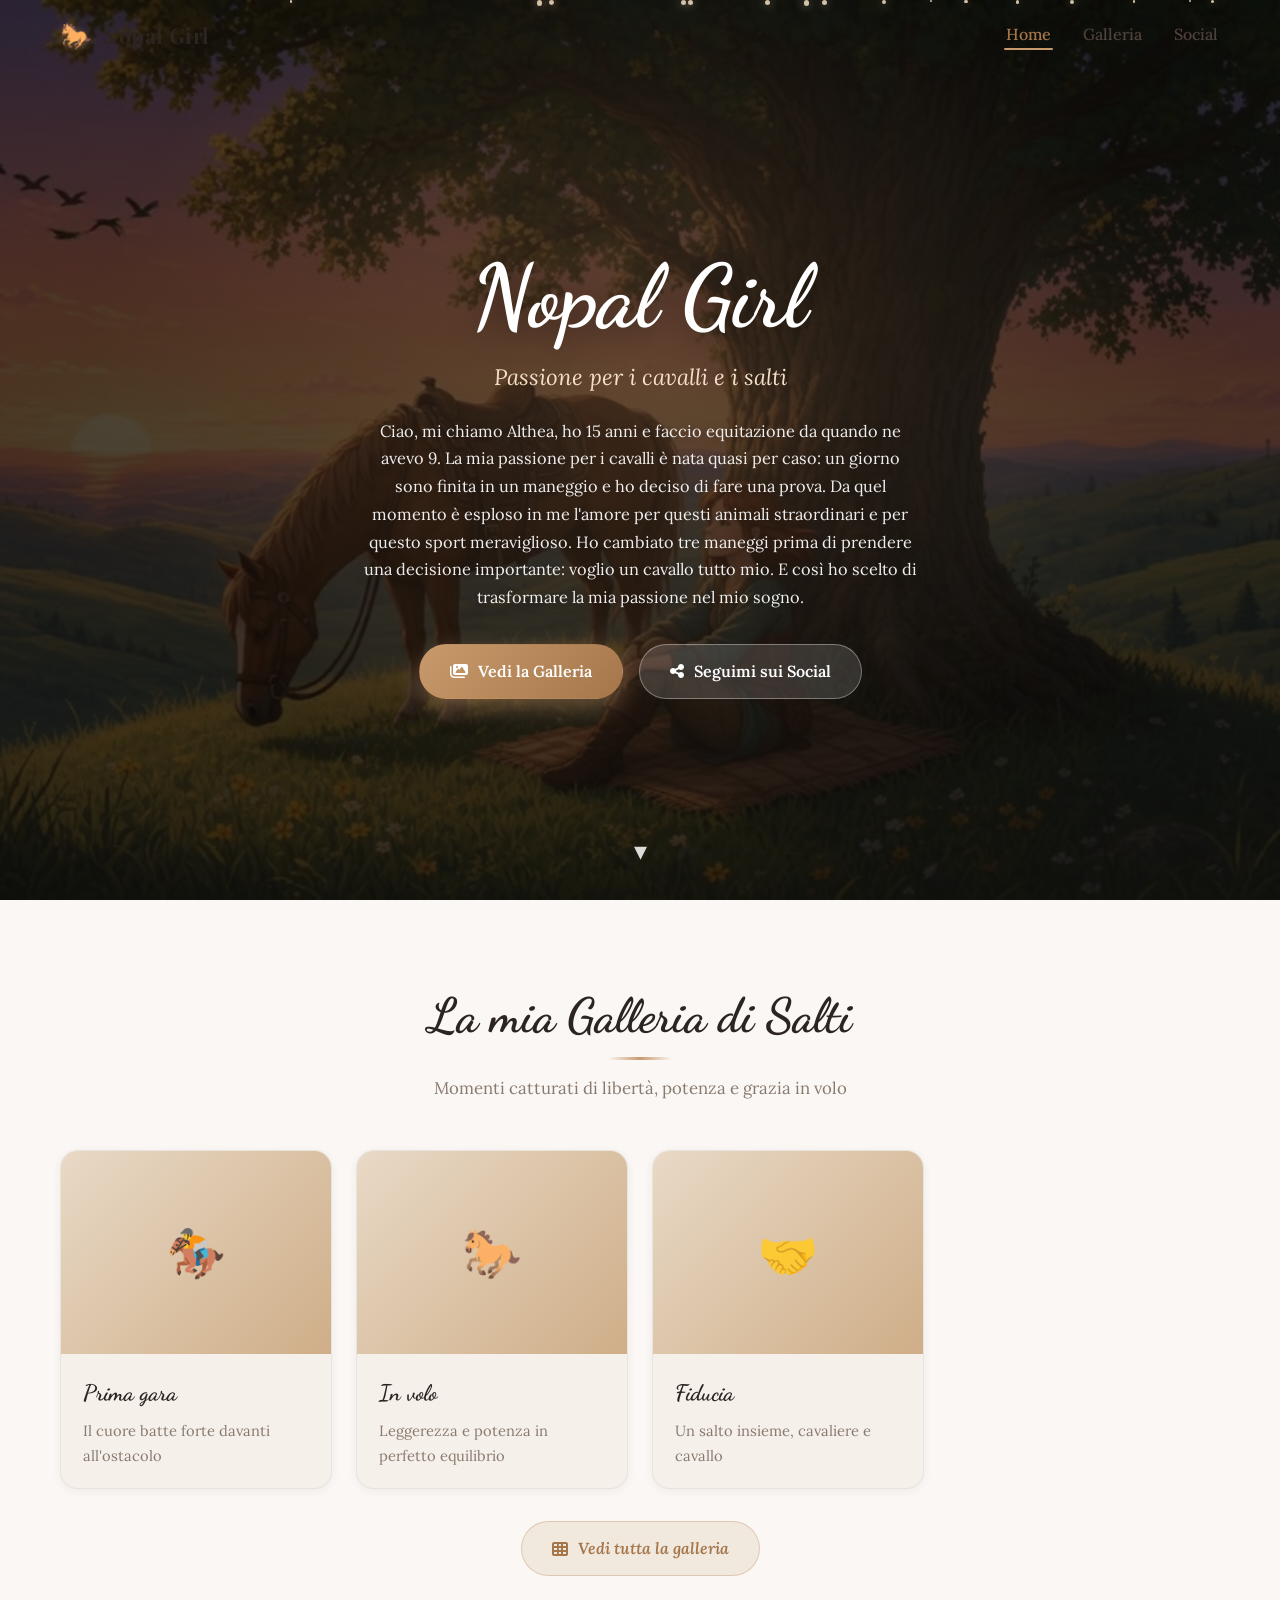
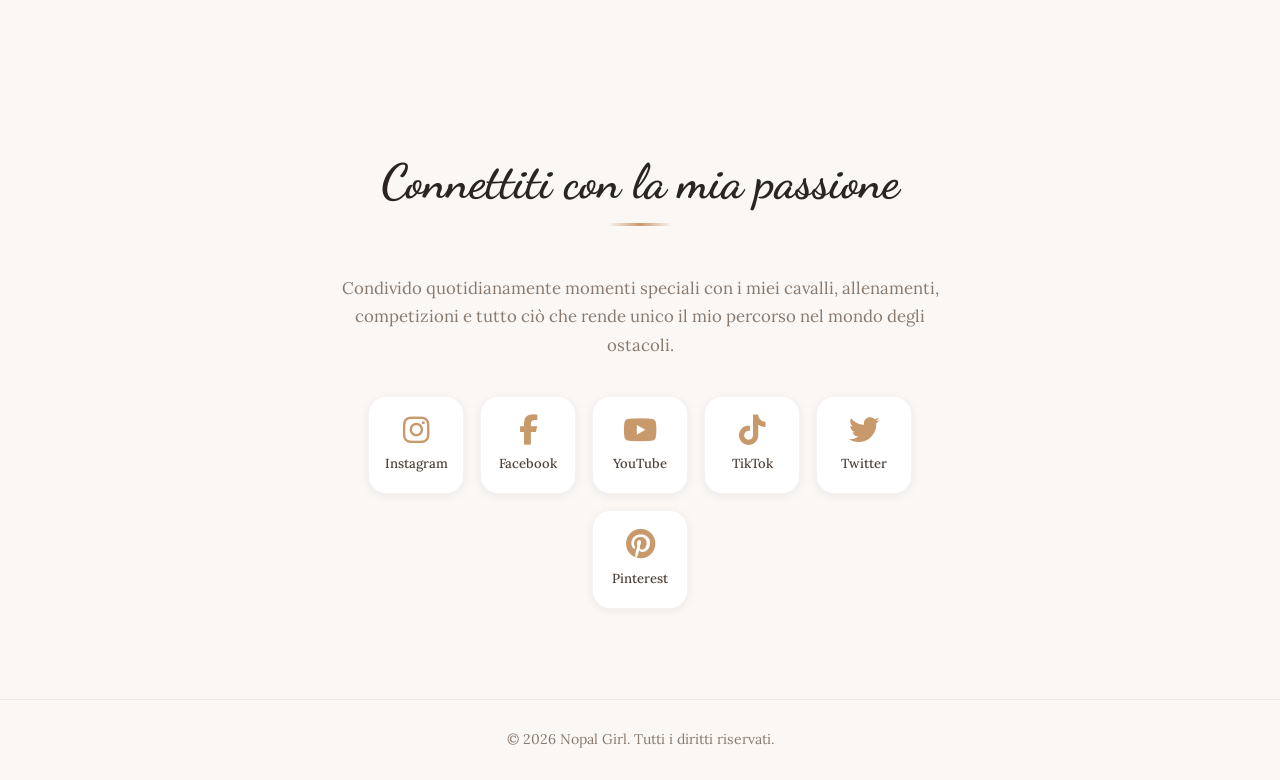
==== index.html @ e6fc36af "Riorganizza il repository: sito alla radice, rimozione backup, dati galleria centralizzati - Sposta " ====
<!DOCTYPE html>
<html lang="it">
<head>
  <meta charset="UTF-8">
  <meta name="viewport" content="width=device-width, initial-scale=1.0">
  <meta http-equiv="X-UA-Compatible" content="IE=edge">
  <title>Nopal Girl — Passione per i Cavalli</title>
  <meta name="description" content="Nopal Girl — Passione per i cavalli e i salti ostacoli. Scopri la galleria e seguimi sui social.">
  <meta name="author" content="Althea — Nopal Girl">
  <link rel="icon" href="data:image/svg+xml,<svg xmlns=%22http://www.w3.org/2000/svg%22 viewBox=%220 0 100 100%22><text y=%22.9em%22 font-size=%2290%22>🐎</text></svg>">
  <link rel="preload" as="image" href="assets/videos/video-poster.jpg">
  <link rel="preconnect" href="https://fonts.googleapis.com">
  <link rel="preconnect" href="https://fonts.gstatic.com" crossorigin>
  <link href="https://fonts.googleapis.com/css2?family=Playfair+Display:wght@400;700&family=Dancing+Script:wght@500;700&family=Lora:wght@400;500&display=swap" rel="stylesheet">
  <link rel="stylesheet" href="https://cdnjs.cloudflare.com/ajax/libs/font-awesome/6.4.0/css/all.min.css">
  <link rel="stylesheet" href="assets/css/style.css">
</head>
<body>
  <a href="#main" class="skip-link">Vai al contenuto principale</a>

  <!-- Navigation -->
  <nav class="nav" aria-label="Menu principale">
    <div class="nav-inner">
      <a href="index.html" class="logo">
        <span class="logo-icon">🐎</span> Nopal Girl
      </a>
      <button class="mobile-toggle" aria-label="Apri menu" aria-expanded="false" aria-controls="navLinks">
        <span></span><span></span><span></span>
      </button>
      <ul class="nav-links" id="navLinks">
        <li><a href="index.html" class="active">Home</a></li>
        <li><a href="gallery.html">Galleria</a></li>
        <li><a href="social.html">Social</a></li>
      </ul>
    </div>
  </nav>

  <main id="main">
    <!-- Hero with video background -->
    <section class="hero">
      <div class="hero-video" aria-hidden="true">
        <img class="poster" src="assets/videos/video-poster.jpg" alt="" decoding="async">
        <video autoplay muted loop playsinline preload="auto"
               poster="assets/videos/video-poster.jpg">
          <source src="assets/videos/video.mp4" type="video/mp4">
        </video>
      </div>
      <div class="hero-overlay" aria-hidden="true"></div>

      <div class="hero-content">
        <h1>Nopal Girl</h1>
        <p class="tagline">Passione per i cavalli e i salti</p>
        <p class="description">
          Ciao, mi chiamo Althea, ho 15 anni e faccio equitazione da quando ne avevo 9.
          La mia passione per i cavalli è nata quasi per caso: un giorno sono finita in un
          maneggio e ho deciso di fare una prova. Da quel momento è esploso in me l'amore
          per questi animali straordinari e per questo sport meraviglioso.
          Ho cambiato tre maneggi prima di prendere una decisione importante: voglio un
          cavallo tutto mio. E così ho scelto di trasformare la mia passione nel mio sogno.
        </p>
        <div class="btn-row">
          <a href="gallery.html" class="btn btn-primary"><i class="fas fa-images"></i> Vedi la Galleria</a>
          <a href="social.html" class="btn btn-ghost"><i class="fas fa-share-alt"></i> Seguimi sui Social</a>
        </div>
      </div>
      <span class="scroll-hint" aria-hidden="true">▾</span>
    </section>

    <!-- Gallery teaser -->
    <section id="gallery">
      <div class="container">
        <div class="section-head reveal">
          <h2>La mia Galleria di Salti</h2>
          <div class="underline"></div>
          <p>Momenti catturati di libertà, potenza e grazia in volo</p>
        </div>
        <div id="gallery-grid" class="gallery-grid" data-limit="3"></div>
        <p class="gallery-note reveal">
          <a href="gallery.html" class="btn btn-solid"><i class="fas fa-th"></i> Vedi tutta la galleria</a>
        </p>
      </div>
    </section>

    <!-- Social teaser -->
    <section id="social">
      <div class="container">
        <div class="section-head reveal">
          <h2>Connettiti con la mia passione</h2>
          <div class="underline"></div>
        </div>
        <div class="social-content reveal">
          <p>
            Condivido quotidianamente momenti speciali con i miei cavalli, allenamenti,
            competizioni e tutto ciò che rende unico il mio percorso nel mondo degli ostacoli.
          </p>
          <div class="social-icons">
            <a href="https://instagram.com/nopalgirl" class="social-link" target="_blank" rel="noopener"><i class="fab fa-instagram"></i><span>Instagram</span></a>
            <a href="https://facebook.com/nopalgirl" class="social-link" target="_blank" rel="noopener"><i class="fab fa-facebook-f"></i><span>Facebook</span></a>
            <a href="https://youtube.com/nopalgirl" class="social-link" target="_blank" rel="noopener"><i class="fab fa-youtube"></i><span>YouTube</span></a>
            <a href="https://tiktok.com/@nopalgirl" class="social-link" target="_blank" rel="noopener"><i class="fab fa-tiktok"></i><span>TikTok</span></a>
            <a href="https://twitter.com/nopalgirl" class="social-link" target="_blank" rel="noopener"><i class="fab fa-twitter"></i><span>Twitter</span></a>
            <a href="https://pinterest.com/nopalgirl" class="social-link" target="_blank" rel="noopener"><i class="fab fa-pinterest"></i><span>Pinterest</span></a>
          </div>
        </div>
      </div>
    </section>
  </main>

  <footer>
    <p>&copy; 2026 Nopal Girl. Tutti i diritti riservati.</p>
  </footer>

  <script src="assets/js/gallery-data.js"></script>
  <script src="assets/js/main.js"></script>
</body>
</html>
---- assets/css/style.css ----
/* ============================================================
   Nopal Girl — Dreamy equestrian theme
   Lightweight, GPU-friendly, reduced-motion aware
   ============================================================ */

:root {
  --bg: #faf7f5;
  --surface: #f5f0ea;
  --accent: #c89a6b;
  --accent-dark: #a5764a;
  --accent-soft: rgba(200, 154, 107, 0.16);
  --text-dark: #2b2420;
  --text: #4e423a;
  --text-muted: #8a7a6e;
  --white: #ffffff;

  --font-display: 'Playfair Display', Georgia, serif;
  --font-script: 'Dancing Script', cursive;
  --font-body: 'Lora', Georgia, serif;

  --nav-h: 70px;
  --radius: 18px;
  --radius-pill: 999px;
  --maxw: 1160px;
  --gap: 24px;

  --shadow-sm: 0 2px 10px rgba(43, 32, 27, 0.06);
  --shadow-md: 0 8px 30px rgba(43, 32, 27, 0.10);
  --shadow-lg: 0 18px 50px rgba(43, 32, 27, 0.16);

  --ease: cubic-bezier(0.22, 1, 0.36, 1);
}

* {
  margin: 0;
  padding: 0;
  box-sizing: border-box;
}

html {
  scroll-behavior: smooth;
}

body {
  font-family: var(--font-body);
  background: var(--bg);
  color: var(--text-dark);
  line-height: 1.7;
  min-height: 100vh;
  overflow-x: hidden;
  -webkit-font-smoothing: antialiased;
}

img, video {
  max-width: 100%;
  display: block;
}

a {
  color: inherit;
  text-decoration: none;
}

/* Accessible skip link */
.skip-link {
  position: fixed;
  top: -60px;
  left: 16px;
  z-index: 2000;
  background: var(--accent-dark);
  color: #fff;
  padding: 10px 18px;
  border-radius: 0 0 10px 10px;
  font-size: 0.9rem;
  transition: top 0.3s var(--ease);
}
.skip-link:focus {
  top: 0;
}

/* ---------------- Navigation ---------------- */
.nav {
  position: fixed;
  inset: 0 0 auto 0;
  height: var(--nav-h);
  z-index: 1000;
  display: flex;
  align-items: center;
  transition: background 0.4s var(--ease), box-shadow 0.4s var(--ease), backdrop-filter 0.4s;
}
.nav-inner {
  width: min(100% - 32px, var(--maxw));
  margin-inline: auto;
  display: flex;
  align-items: center;
  justify-content: space-between;
}
.nav.scrolled {
  background: rgba(250, 247, 245, 0.82);
  backdrop-filter: blur(14px) saturate(160%);
  -webkit-backdrop-filter: blur(14px) saturate(160%);
  box-shadow: 0 1px 0 rgba(43, 32, 27, 0.06);
}

.logo {
  display: flex;
  align-items: center;
  gap: 10px;
  font-family: var(--font-display);
  font-weight: 700;
  font-size: 1.35rem;
  letter-spacing: 0.02em;
}
.logo-icon {
  font-size: 1.6rem;
  filter: drop-shadow(0 2px 4px rgba(200, 154, 107, 0.4));
  transition: transform 0.4s var(--ease);
}
.logo:hover .logo-icon {
  transform: scale(1.12) rotate(-6deg);
}

.nav-links {
  display: flex;
  gap: 28px;
  list-style: none;
}
.nav-links a {
  position: relative;
  font-weight: 500;
  font-size: 1rem;
  color: var(--text);
  padding: 6px 2px;
  transition: color 0.3s;
}
.nav-links a::after {
  content: '';
  position: absolute;
  left: 0;
  bottom: 0;
  width: 0;
  height: 2px;
  background: var(--accent);
  border-radius: 2px;
  transition: width 0.35s var(--ease);
}
.nav-links a:hover,
.nav-links a.active {
  color: var(--accent-dark);
}
.nav-links a:hover::after,
.nav-links a.active::after {
  width: 100%;
}

.mobile-toggle {
  display: none;
  flex-direction: column;
  gap: 5px;
  background: none;
  border: none;
  cursor: pointer;
  padding: 8px;
}
.mobile-toggle span {
  width: 24px;
  height: 2px;
  background: var(--text-dark);
  border-radius: 2px;
  transition: transform 0.35s var(--ease), opacity 0.3s;
}
.mobile-toggle.open span:nth-child(1) { transform: translateY(7px) rotate(45deg); }
.mobile-toggle.open span:nth-child(2) { opacity: 0; }
.mobile-toggle.open span:nth-child(3) { transform: translateY(-7px) rotate(-45deg); }

/* ---------------- Layout ---------------- */
.container {
  width: min(100% - 32px, var(--maxw));
  margin-inline: auto;
}

section {
  padding: 90px 0;
  scroll-margin-top: var(--nav-h);
}

.section-head {
  text-align: center;
  margin-bottom: 48px;
}
.section-head h2 {
  font-family: var(--font-script);
  font-size: clamp(2.2rem, 5vw, 3rem);
  color: var(--text-dark);
  font-weight: 700;
  line-height: 1.1;
}
.section-head .underline {
  width: 64px;
  height: 3px;
  margin: 14px auto 0;
  background: linear-gradient(90deg, transparent, var(--accent), transparent);
  border-radius: 2px;
}
.section-head p {
  color: var(--text-muted);
  margin-top: 14px;
  font-size: 1.05rem;
}

/* ---------------- Hero + video background ---------------- */
.hero {
  position: relative;
  min-height: 100vh;
  display: flex;
  align-items: center;
  justify-content: center;
  text-align: center;
  padding: calc(var(--nav-h) + 40px) 20px 60px;
  overflow: hidden;
  color: #fff;
}
.hero-video {
  position: absolute;
  inset: 0;
  z-index: -2;
  overflow: hidden;
}
.hero-video video {
  position: absolute;
  top: 50%;
  left: 50%;
  width: 100%;
  height: 100%;
  object-fit: cover;
  transform: translate(-50%, -50%);
  filter: brightness(0.55) saturate(1.05);
}
.hero-video img.poster {
  position: absolute;
  inset: 0;
  width: 100%;
  height: 100%;
  object-fit: cover;
  filter: brightness(0.55) saturate(1.05);
}
.hero-overlay {
  position: absolute;
  inset: 0;
  z-index: -1;
  background:
    radial-gradient(ellipse at 50% 40%, rgba(200, 154, 107, 0.18), transparent 60%),
    linear-gradient(180deg, rgba(20, 14, 10, 0.45), rgba(20, 14, 10, 0.65));
}

.hero-content {
  max-width: 720px;
  animation: heroIn 1.2s var(--ease) both;
}
.hero h1 {
  font-family: var(--font-script);
  font-size: clamp(3.2rem, 9vw, 5.5rem);
  font-weight: 700;
  line-height: 1.05;
  text-shadow: 0 4px 30px rgba(0, 0, 0, 0.45);
}
.hero .tagline {
  font-size: clamp(1.1rem, 2.5vw, 1.4rem);
  color: #f4dfc6;
  font-style: italic;
  margin-top: 14px;
}
.hero .description {
  margin: 22px auto 32px;
  color: rgba(255, 255, 255, 0.92);
  font-size: 1.02rem;
  max-width: 560px;
  text-shadow: 0 2px 12px rgba(0, 0, 0, 0.35);
}
.scroll-hint {
  position: absolute;
  bottom: 28px;
  left: 50%;
  transform: translateX(-50%);
  color: rgba(255, 255, 255, 0.85);
  font-size: 1.6rem;
  animation: bounce 2s ease-in-out infinite;
}

/* ---------------- Buttons ---------------- */
.btn-row {
  display: flex;
  gap: 16px;
  justify-content: center;
  flex-wrap: wrap;
}
.btn {
  display: inline-flex;
  align-items: center;
  gap: 10px;
  padding: 13px 30px;
  border-radius: var(--radius-pill);
  font-weight: 600;
  font-size: 1rem;
  font-family: var(--font-body);
  border: 1px solid transparent;
  cursor: pointer;
  transition: transform 0.35s var(--ease), box-shadow 0.35s var(--ease), background 0.35s, color 0.35s;
  transform: translateY(0);
}
.btn:hover {
  transform: translateY(-3px);
}
.btn:focus-visible {
  outline: 2px solid var(--accent-dark);
  outline-offset: 3px;
}
.btn-primary {
  background: linear-gradient(135deg, var(--accent), var(--accent-dark));
  color: #fff;
  box-shadow: 0 8px 24px rgba(200, 154, 107, 0.45);
}
.btn-primary:hover {
  box-shadow: 0 12px 32px rgba(200, 154, 107, 0.6);
}
.btn-ghost {
  background: rgba(255, 255, 255, 0.14);
  color: #fff;
  border-color: rgba(255, 255, 255, 0.35);
  backdrop-filter: blur(6px);
  -webkit-backdrop-filter: blur(6px);
}
.btn-ghost:hover {
  background: rgba(255, 255, 255, 0.24);
}
.btn-solid {
  background: var(--accent-soft);
  color: var(--accent-dark);
  border-color: rgba(200, 154, 107, 0.4);
}
.btn-solid:hover {
  background: rgba(200, 154, 107, 0.28);
  box-shadow: 0 8px 24px rgba(200, 154, 107, 0.25);
}

/* ---------------- Gallery ---------------- */
.gallery-grid {
  display: grid;
  grid-template-columns: repeat(auto-fill, minmax(260px, 1fr));
  gap: var(--gap);
}
.card {
  border-radius: var(--radius);
  overflow: hidden;
  background: var(--surface);
  box-shadow: var(--shadow-sm);
  border: 1px solid rgba(43, 32, 27, 0.06);
  transition: transform 0.45s var(--ease), box-shadow 0.45s var(--ease);
}
.card:hover {
  transform: translateY(-6px);
  box-shadow: var(--shadow-md);
}
.card-media {
  position: relative;
  aspect-ratio: 4 / 3;
  overflow: hidden;
  background: linear-gradient(135deg, #e8d9c6, #cfae88);
}
.card-media img {
  width: 100%;
  height: 100%;
  object-fit: cover;
  transition: transform 0.6s var(--ease);
}
.card:hover .card-media img {
  transform: scale(1.06);
}
.card-media .placeholder {
  position: absolute;
  inset: 0;
  display: grid;
  place-items: center;
  font-size: 3rem;
  color: rgba(255, 255, 255, 0.9);
}
.card-body {
  padding: 20px 22px;
}
.card-body h3 {
  font-family: var(--font-script);
  font-size: 1.4rem;
  font-weight: 700;
  margin-bottom: 6px;
}
.card-body p {
  color: var(--text-muted);
  font-size: 0.92rem;
}

.gallery-note {
  text-align: center;
  color: var(--text-muted);
  font-style: italic;
  margin-top: 32px;
}

/* ---------------- Social ---------------- */
.social-content {
  max-width: 640px;
  margin: 0 auto;
  text-align: center;
}
.social-content > p {
  color: var(--text-muted);
  font-size: 1.05rem;
  margin-bottom: 36px;
}
.social-icons {
  display: flex;
  justify-content: center;
  gap: 16px;
  flex-wrap: wrap;
}
.social-link {
  display: flex;
  flex-direction: column;
  align-items: center;
  gap: 8px;
  width: 96px;
  padding: 18px 10px;
  border-radius: var(--radius);
  background: var(--white);
  box-shadow: var(--shadow-sm);
  border: 1px solid rgba(43, 32, 27, 0.05);
  color: var(--text);
  transition: transform 0.4s var(--ease), box-shadow 0.4s var(--ease), color 0.3s;
}
.social-link:hover {
  transform: translateY(-5px);
  box-shadow: var(--shadow-md);
  color: var(--accent-dark);
}
.social-link i {
  font-size: 1.9rem;
  color: var(--accent);
  transition: transform 0.4s var(--ease);
}
.social-link:hover i {
  transform: scale(1.15);
}
.social-link span {
  font-size: 0.82rem;
  font-weight: 500;
}

/* ---------------- Footer ---------------- */
footer {
  text-align: center;
  padding: 28px 16px;
  color: var(--text-muted);
  font-size: 0.88rem;
  border-top: 1px solid rgba(43, 32, 27, 0.07);
}

/* ---------------- Reveal animations ---------------- */
.reveal {
  opacity: 0;
  transform: translateY(28px);
  transition: opacity 0.7s var(--ease), transform 0.7s var(--ease);
}
.reveal.is-visible {
  opacity: 1;
  transform: translateY(0);
}

@keyframes heroIn {
  from { opacity: 0; transform: translateY(30px); }
  to   { opacity: 1; transform: translateY(0); }
}
@keyframes bounce {
  0%, 100% { transform: translate(-50%, 0); }
  50%      { transform: translate(-50%, 8px); }
}

/* Sparkle dust (CSS-only, cheap) */
.sparkles {
  position: fixed;
  inset: 0;
  pointer-events: none;
  z-index: 1;
  overflow: hidden;
}
.sparkle {
  position: absolute;
  width: 5px;
  height: 5px;
  border-radius: 50%;
  background: rgba(244, 223, 198, 0.85);
  box-shadow: 0 0 10px rgba(244, 223, 198, 0.6);
  animation: floatUp linear infinite;
}
@keyframes floatUp {
  0%   { transform: translateY(100vh) scale(0.4); opacity: 0; }
  10%  { opacity: 0.9; }
  100% { transform: translateY(-10vh) scale(1); opacity: 0; }
}

/* ---------------- Responsive ---------------- */
@media (max-width: 720px) {
  .nav-links {
    position: fixed;
    top: var(--nav-h);
    right: 0;
    flex-direction: column;
    gap: 8px;
    background: rgba(250, 247, 245, 0.97);
    backdrop-filter: blur(14px);
    -webkit-backdrop-filter: blur(14px);
    padding: 18px 24px;
    border-radius: 0 0 0 16px;
    box-shadow: var(--shadow-lg);
    transform: translateX(120%);
    transition: transform 0.4s var(--ease);
    min-width: 200px;
  }
  .nav-links.open {
    transform: translateX(0);
  }
  .nav-links a { font-size: 1.1rem; }
  .mobile-toggle { display: flex; }
  section { padding: 60px 0; }
  .social-link { width: 84px; padding: 14px 8px; }
}

/* ---------------- Reduced motion ---------------- */
@media (prefers-reduced-motion: reduce) {
  html { scroll-behavior: auto; }
  *, *::before, *::after {
    animation-duration: 0.001ms !important;
    animation-iteration-count: 1 !important;
    transition-duration: 0.001ms !important;
  }
  .reveal { opacity: 1; transform: none; }
  .sparkles { display: none; }
}
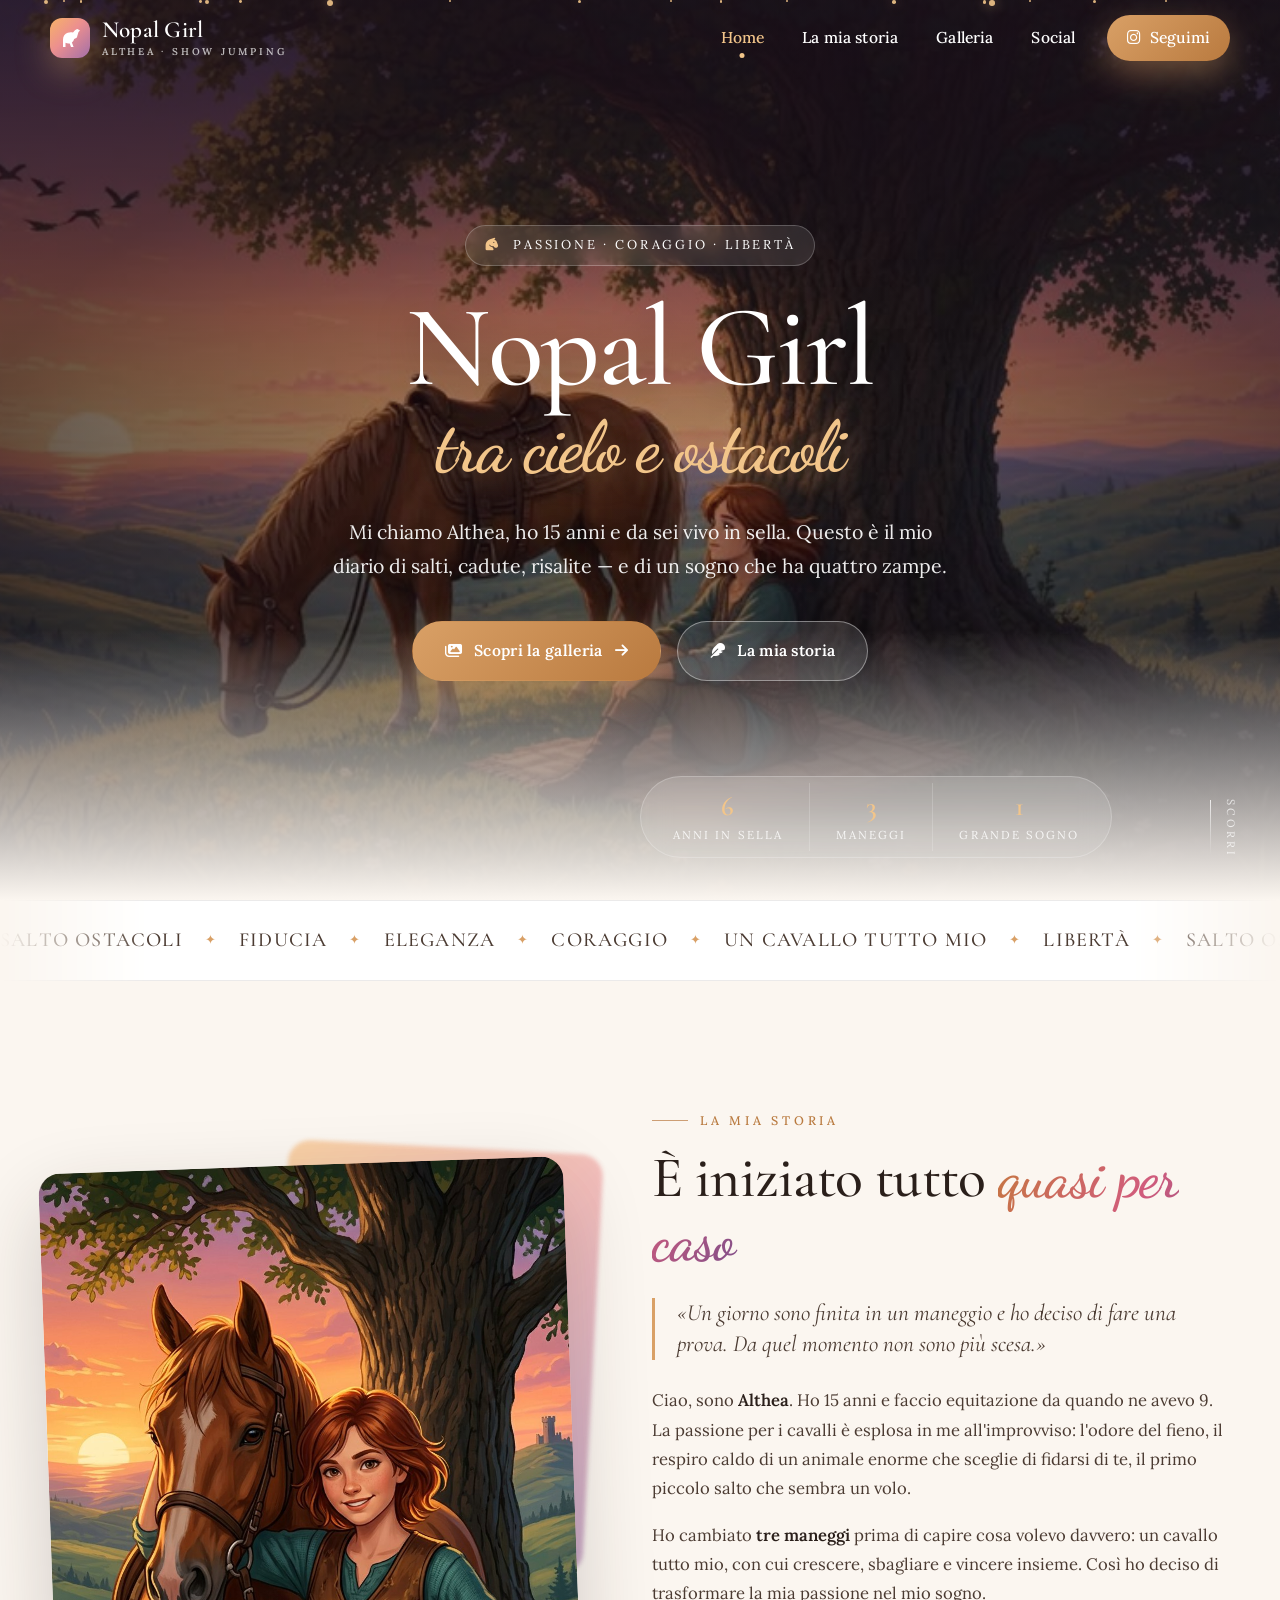
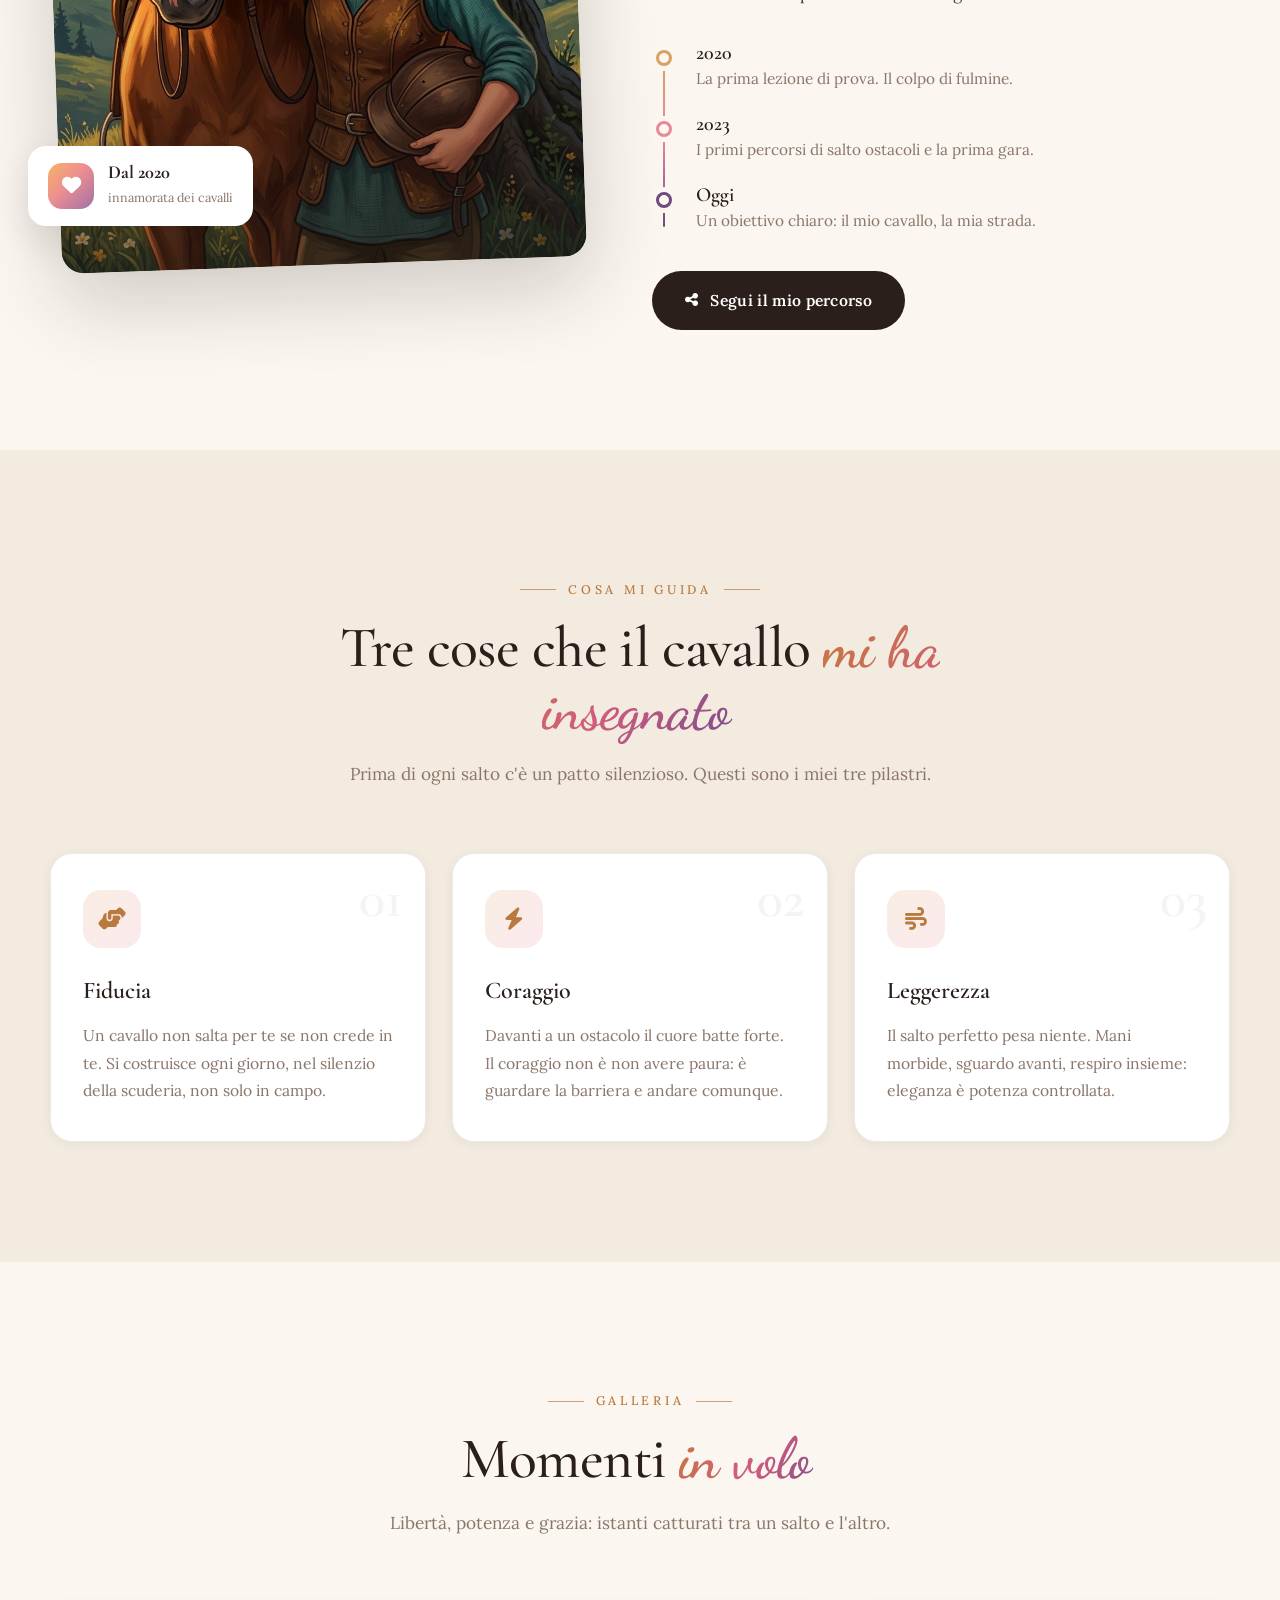
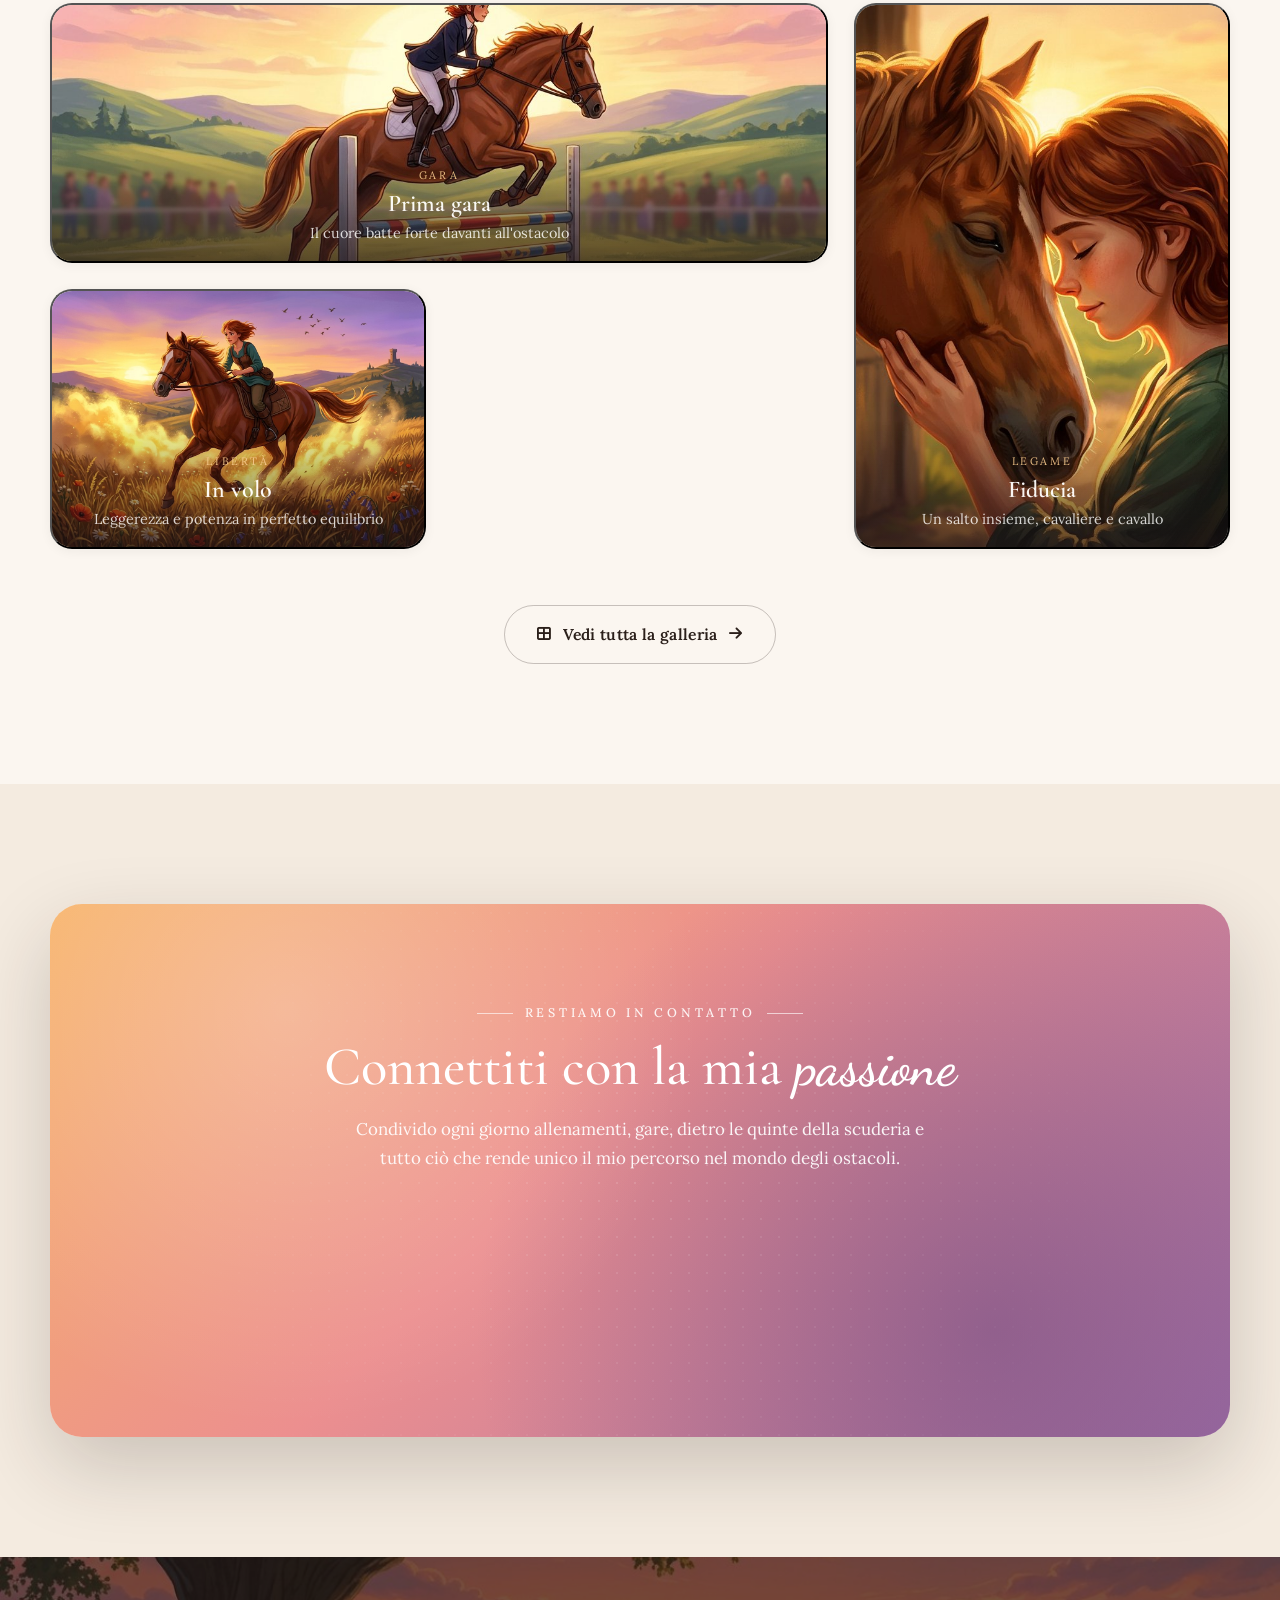
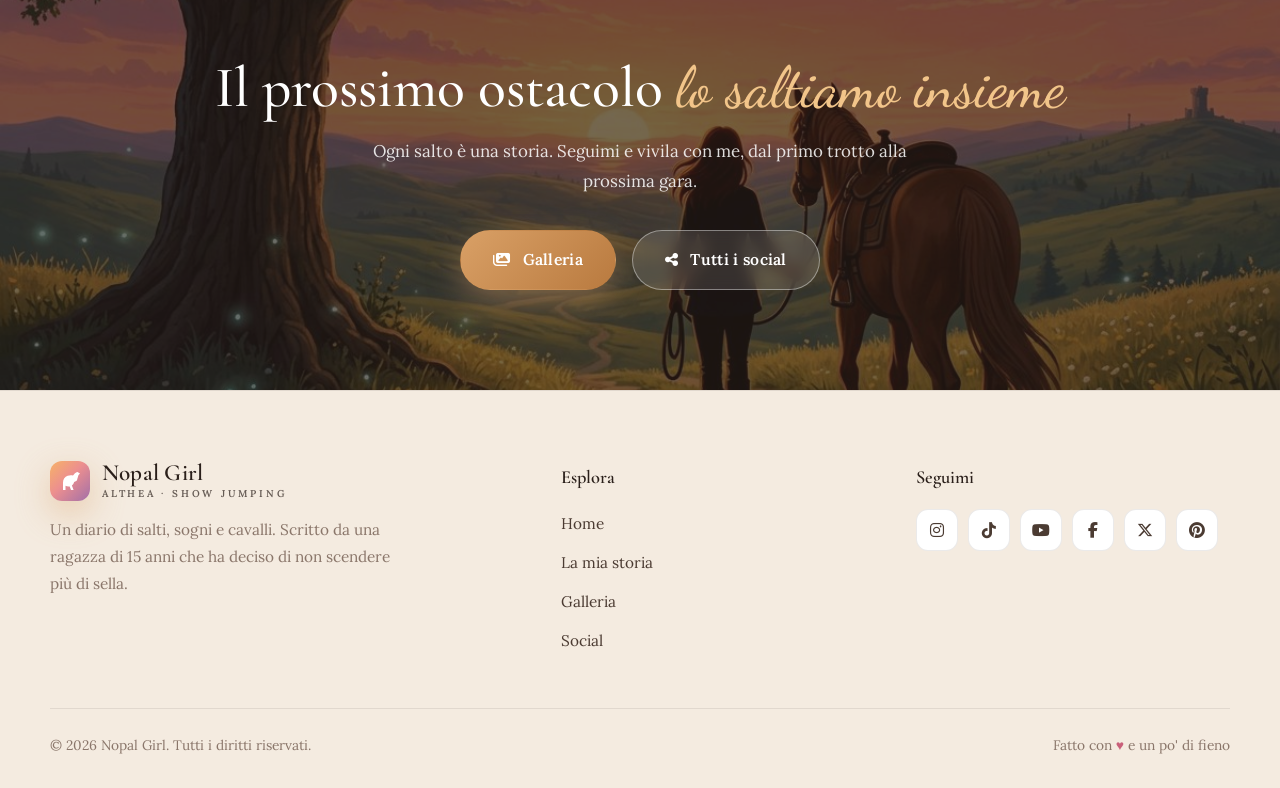
==== commit 596d832b: "Redesign completo del sito: tema Golden Hour, galleria a mosaico con lightbox, illustrazioni - Nuovo" ====
--- a/index.html
+++ b/index.html
@@ -3,114 +3,280 @@
 <head>
   <meta charset="UTF-8">
   <meta name="viewport" content="width=device-width, initial-scale=1.0">
-  <meta http-equiv="X-UA-Compatible" content="IE=edge">
-  <title>Nopal Girl — Passione per i Cavalli</title>
-  <meta name="description" content="Nopal Girl — Passione per i cavalli e i salti ostacoli. Scopri la galleria e seguimi sui social.">
+  <title>Nopal Girl — Althea, passione per i cavalli e il salto ostacoli</title>
+  <meta name="description" content="Nopal Girl è Althea: 15 anni, sei di equitazione e un sogno grande quanto un cavallo tutto suo. Scopri la sua storia, la galleria e seguila sui social.">
   <meta name="author" content="Althea — Nopal Girl">
+  <meta name="theme-color" content="#2a1f1a">
   <link rel="icon" href="data:image/svg+xml,<svg xmlns=%22http://www.w3.org/2000/svg%22 viewBox=%220 0 100 100%22><text y=%22.9em%22 font-size=%2290%22>🐎</text></svg>">
+
+  <meta property="og:type" content="website">
+  <meta property="og:locale" content="it_IT">
+  <meta property="og:site_name" content="Nopal Girl">
+  <meta property="og:title" content="Nopal Girl — Passione per i cavalli e il salto ostacoli">
+  <meta property="og:description" content="La storia di Althea, 15 anni, tra maneggi, salti e il sogno di un cavallo tutto suo.">
+  <meta property="og:image" content="assets/videos/video-poster.jpg">
+  <meta name="twitter:card" content="summary_large_image">
+
   <link rel="preload" as="image" href="assets/videos/video-poster.jpg">
   <link rel="preconnect" href="https://fonts.googleapis.com">
   <link rel="preconnect" href="https://fonts.gstatic.com" crossorigin>
-  <link href="https://fonts.googleapis.com/css2?family=Playfair+Display:wght@400;700&family=Dancing+Script:wght@500;700&family=Lora:wght@400;500&display=swap" rel="stylesheet">
-  <link rel="stylesheet" href="https://cdnjs.cloudflare.com/ajax/libs/font-awesome/6.4.0/css/all.min.css">
+  <link href="https://fonts.googleapis.com/css2?family=Cormorant+Garamond:ital,wght@0,500;0,600;1,500&family=Dancing+Script:wght@600;700&family=Lora:ital,wght@0,400;0,500;0,600;1,400&display=swap" rel="stylesheet">
+  <link rel="stylesheet" href="https://cdnjs.cloudflare.com/ajax/libs/font-awesome/6.5.2/css/all.min.css">
   <link rel="stylesheet" href="assets/css/style.css">
+
+  <script type="application/ld+json">
+  {
+    "@context": "https://schema.org",
+    "@type": "Person",
+    "name": "Althea",
+    "alternateName": "Nopal Girl",
+    "description": "Giovane amazzone italiana appassionata di salto ostacoli.",
+    "sameAs": [
+      "https://instagram.com/nopalgirl",
+      "https://youtube.com/nopalgirl",
+      "https://tiktok.com/@nopalgirl"
+    ]
+  }
+  </script>
 </head>
 <body>
   <a href="#main" class="skip-link">Vai al contenuto principale</a>
+  <div class="progress" aria-hidden="true"></div>
 
   <!-- Navigation -->
   <nav class="nav" aria-label="Menu principale">
     <div class="nav-inner">
-      <a href="index.html" class="logo">
-        <span class="logo-icon">🐎</span> Nopal Girl
+      <a href="index.html" class="logo" aria-label="Nopal Girl — Home">
+        <span class="logo-mark" aria-hidden="true">
+          <svg viewBox="0 0 24 24"><path d="M19.5 3c-1.2.2-2.4.9-3.2 1.9L15 6.5c-1.7-.4-3.6-.3-5.3.3C6.8 7.8 5 10.4 5 13.4V21h2.5v-4.2c.9.5 1.9.8 3 .8h1.2l1.3 3.4h2.6l-1.7-4.5c1.1-.8 1.9-2 2.2-3.4l1.6-.8c.9-.5 1.5-1.4 1.6-2.4L20.5 6 22 4.5 19.5 3z"/></svg>
+        </span>
+        <span>Nopal Girl<small>Althea · Show jumping</small></span>
       </a>
       <button class="mobile-toggle" aria-label="Apri menu" aria-expanded="false" aria-controls="navLinks">
         <span></span><span></span><span></span>
       </button>
       <ul class="nav-links" id="navLinks">
         <li><a href="index.html" class="active">Home</a></li>
+        <li><a href="index.html#storia">La mia storia</a></li>
         <li><a href="gallery.html">Galleria</a></li>
         <li><a href="social.html">Social</a></li>
+        <li><a href="social.html" class="nav-cta"><i class="fab fa-instagram"></i>&nbsp; Seguimi</a></li>
       </ul>
     </div>
   </nav>
 
   <main id="main">
-    <!-- Hero with video background -->
-    <section class="hero">
+    <!-- ============ HERO ============ -->
+    <section class="hero" aria-labelledby="hero-title">
       <div class="hero-video" aria-hidden="true">
-        <img class="poster" src="assets/videos/video-poster.jpg" alt="" decoding="async">
-        <video autoplay muted loop playsinline preload="auto"
-               poster="assets/videos/video-poster.jpg">
+        <img class="poster" src="assets/videos/video-poster.jpg" alt="" decoding="async" fetchpriority="high">
+        <video muted loop playsinline autoplay preload="auto" poster="assets/videos/video-poster.jpg">
           <source src="assets/videos/video.mp4" type="video/mp4">
         </video>
       </div>
       <div class="hero-overlay" aria-hidden="true"></div>
+      <div class="hero-vignette" aria-hidden="true"></div>
 
       <div class="hero-content">
-        <h1>Nopal Girl</h1>
-        <p class="tagline">Passione per i cavalli e i salti</p>
-        <p class="description">
-          Ciao, mi chiamo Althea, ho 15 anni e faccio equitazione da quando ne avevo 9.
-          La mia passione per i cavalli è nata quasi per caso: un giorno sono finita in un
-          maneggio e ho deciso di fare una prova. Da quel momento è esploso in me l'amore
-          per questi animali straordinari e per questo sport meraviglioso.
-          Ho cambiato tre maneggi prima di prendere una decisione importante: voglio un
-          cavallo tutto mio. E così ho scelto di trasformare la mia passione nel mio sogno.
+        <span class="hero-kicker"><i class="fas fa-horse-head"></i> Passione · Coraggio · Libertà</span>
+        <h1 id="hero-title">Nopal Girl<span class="script">tra cielo e ostacoli</span></h1>
+        <p class="lead">
+          Mi chiamo Althea, ho 15 anni e da sei vivo in sella. Questo è il mio diario
+          di salti, cadute, risalite — e di un sogno che ha quattro zampe.
         </p>
         <div class="btn-row">
-          <a href="gallery.html" class="btn btn-primary"><i class="fas fa-images"></i> Vedi la Galleria</a>
-          <a href="social.html" class="btn btn-ghost"><i class="fas fa-share-alt"></i> Seguimi sui Social</a>
-        </div>
-      </div>
-      <span class="scroll-hint" aria-hidden="true">▾</span>
-    </section>
-
-    <!-- Gallery teaser -->
-    <section id="gallery">
+          <a href="gallery.html" class="btn btn-primary"><i class="fas fa-images"></i> Scopri la galleria <i class="fas fa-arrow-right"></i></a>
+          <a href="#storia" class="btn btn-ghost"><i class="fas fa-feather"></i> La mia storia</a>
+        </div>
+      </div>
+
+      <div class="hero-stats" aria-label="In numeri">
+        <div><strong>6</strong><span>anni in sella</span></div>
+        <div><strong>3</strong><span>maneggi</span></div>
+        <div><strong>1</strong><span>grande sogno</span></div>
+      </div>
+      <span class="scroll-hint" aria-hidden="true">scorri</span>
+    </section>
+
+    <!-- ============ MARQUEE ============ -->
+    <div class="marquee" aria-hidden="true">
+      <div class="marquee-track">
+        <span>Salto ostacoli</span><span>Fiducia</span><span>Eleganza</span><span>Coraggio</span><span>Un cavallo tutto mio</span><span>Libertà</span>
+        <span>Salto ostacoli</span><span>Fiducia</span><span>Eleganza</span><span>Coraggio</span><span>Un cavallo tutto mio</span><span>Libertà</span>
+      </div>
+    </div>
+
+    <!-- ============ STORIA ============ -->
+    <section id="storia" class="section" aria-labelledby="storia-title">
+      <div class="container about-grid">
+        <div class="about-visual reveal-left">
+          <div class="about-frame">
+            <img src="assets/images/portrait.jpg" alt="Althea sorride appoggiata al collo del suo cavallo al tramonto" loading="lazy" decoding="async">
+          </div>
+          <div class="about-badge">
+            <span class="ic"><i class="fas fa-heart"></i></span>
+            <div><strong>Dal 2020</strong><span>innamorata dei cavalli</span></div>
+          </div>
+        </div>
+
+        <div class="about-copy reveal">
+          <span class="eyebrow">La mia storia</span>
+          <h2 id="storia-title" class="h2">È iniziato tutto <em>quasi per caso</em></h2>
+          <blockquote class="quote">
+            «Un giorno sono finita in un maneggio e ho deciso di fare una prova.
+            Da quel momento non sono più scesa.»
+          </blockquote>
+          <p>
+            Ciao, sono <strong>Althea</strong>. Ho 15 anni e faccio equitazione da quando ne avevo 9.
+            La passione per i cavalli è esplosa in me all'improvviso: l'odore del fieno,
+            il respiro caldo di un animale enorme che sceglie di fidarsi di te, il primo
+            piccolo salto che sembra un volo.
+          </p>
+          <p>
+            Ho cambiato <strong>tre maneggi</strong> prima di capire cosa volevo davvero:
+            un cavallo tutto mio, con cui crescere, sbagliare e vincere insieme.
+            Così ho deciso di trasformare la mia passione nel mio sogno.
+          </p>
+
+          <ol class="timeline">
+            <li><span class="year">2020</span><span class="what">La prima lezione di prova. Il colpo di fulmine.</span></li>
+            <li><span class="year">2023</span><span class="what">I primi percorsi di salto ostacoli e la prima gara.</span></li>
+            <li><span class="year">Oggi</span><span class="what">Un obiettivo chiaro: il mio cavallo, la mia strada.</span></li>
+          </ol>
+
+          <div class="btn-row" style="justify-content:flex-start">
+            <a href="social.html" class="btn btn-dark"><i class="fas fa-share-nodes"></i> Segui il mio percorso</a>
+          </div>
+        </div>
+      </div>
+    </section>
+
+    <!-- ============ VALORI ============ -->
+    <section class="section section-alt" aria-labelledby="valori-title">
       <div class="container">
         <div class="section-head reveal">
-          <h2>La mia Galleria di Salti</h2>
-          <div class="underline"></div>
-          <p>Momenti catturati di libertà, potenza e grazia in volo</p>
+          <span class="eyebrow center">Cosa mi guida</span>
+          <h2 id="valori-title">Tre cose che il cavallo <em>mi ha insegnato</em></h2>
+          <p>Prima di ogni salto c'è un patto silenzioso. Questi sono i miei tre pilastri.</p>
+        </div>
+        <div class="values" data-stagger>
+          <article class="value reveal">
+            <span class="num" aria-hidden="true">01</span>
+            <span class="ic"><i class="fas fa-handshake-angle"></i></span>
+            <h3>Fiducia</h3>
+            <p>Un cavallo non salta per te se non crede in te. Si costruisce ogni giorno, nel silenzio della scuderia, non solo in campo.</p>
+          </article>
+          <article class="value reveal">
+            <span class="num" aria-hidden="true">02</span>
+            <span class="ic"><i class="fas fa-bolt"></i></span>
+            <h3>Coraggio</h3>
+            <p>Davanti a un ostacolo il cuore batte forte. Il coraggio non è non avere paura: è guardare la barriera e andare comunque.</p>
+          </article>
+          <article class="value reveal">
+            <span class="num" aria-hidden="true">03</span>
+            <span class="ic"><i class="fas fa-wind"></i></span>
+            <h3>Leggerezza</h3>
+            <p>Il salto perfetto pesa niente. Mani morbide, sguardo avanti, respiro insieme: eleganza è potenza controllata.</p>
+          </article>
+        </div>
+      </div>
+    </section>
+
+    <!-- ============ GALLERIA ============ -->
+    <section id="gallery" class="section" aria-labelledby="gallery-title">
+      <div class="container">
+        <div class="section-head reveal">
+          <span class="eyebrow center">Galleria</span>
+          <h2 id="gallery-title">Momenti <em>in volo</em></h2>
+          <p>Libertà, potenza e grazia: istanti catturati tra un salto e l'altro.</p>
         </div>
         <div id="gallery-grid" class="gallery-grid" data-limit="3"></div>
         <p class="gallery-note reveal">
-          <a href="gallery.html" class="btn btn-solid"><i class="fas fa-th"></i> Vedi tutta la galleria</a>
+          <a href="gallery.html" class="btn btn-outline"><i class="fas fa-border-all"></i> Vedi tutta la galleria <i class="fas fa-arrow-right"></i></a>
         </p>
       </div>
     </section>
 
-    <!-- Social teaser -->
-    <section id="social">
+    <!-- ============ SOCIAL ============ -->
+    <section id="social" class="section section-alt" aria-labelledby="social-title">
       <div class="container">
-        <div class="section-head reveal">
-          <h2>Connettiti con la mia passione</h2>
-          <div class="underline"></div>
-        </div>
-        <div class="social-content reveal">
+        <div class="social-hero reveal-scale">
+          <span class="eyebrow center">Restiamo in contatto</span>
+          <h2 id="social-title">Connettiti con la mia <em>passione</em></h2>
           <p>
-            Condivido quotidianamente momenti speciali con i miei cavalli, allenamenti,
-            competizioni e tutto ciò che rende unico il mio percorso nel mondo degli ostacoli.
+            Condivido ogni giorno allenamenti, gare, dietro le quinte della scuderia
+            e tutto ciò che rende unico il mio percorso nel mondo degli ostacoli.
           </p>
-          <div class="social-icons">
-            <a href="https://instagram.com/nopalgirl" class="social-link" target="_blank" rel="noopener"><i class="fab fa-instagram"></i><span>Instagram</span></a>
-            <a href="https://facebook.com/nopalgirl" class="social-link" target="_blank" rel="noopener"><i class="fab fa-facebook-f"></i><span>Facebook</span></a>
-            <a href="https://youtube.com/nopalgirl" class="social-link" target="_blank" rel="noopener"><i class="fab fa-youtube"></i><span>YouTube</span></a>
-            <a href="https://tiktok.com/@nopalgirl" class="social-link" target="_blank" rel="noopener"><i class="fab fa-tiktok"></i><span>TikTok</span></a>
-            <a href="https://twitter.com/nopalgirl" class="social-link" target="_blank" rel="noopener"><i class="fab fa-twitter"></i><span>Twitter</span></a>
-            <a href="https://pinterest.com/nopalgirl" class="social-link" target="_blank" rel="noopener"><i class="fab fa-pinterest"></i><span>Pinterest</span></a>
-          </div>
+          <div class="social-icons" data-stagger>
+            <a href="https://instagram.com/nopalgirl" class="social-link reveal" target="_blank" rel="noopener"><i class="fab fa-instagram"></i><span>Instagram</span><small>foto & reel</small></a>
+            <a href="https://tiktok.com/@nopalgirl" class="social-link reveal" target="_blank" rel="noopener"><i class="fab fa-tiktok"></i><span>TikTok</span><small>video brevi</small></a>
+            <a href="https://youtube.com/nopalgirl" class="social-link reveal" target="_blank" rel="noopener"><i class="fab fa-youtube"></i><span>YouTube</span><small>vlog</small></a>
+            <a href="https://facebook.com/nopalgirl" class="social-link reveal" target="_blank" rel="noopener"><i class="fab fa-facebook-f"></i><span>Facebook</span><small>community</small></a>
+            <a href="https://x.com/nopalgirl" class="social-link reveal" target="_blank" rel="noopener"><i class="fab fa-x-twitter"></i><span>X</span><small>pensieri</small></a>
+            <a href="https://pinterest.com/nopalgirl" class="social-link reveal" target="_blank" rel="noopener"><i class="fab fa-pinterest"></i><span>Pinterest</span><small>ispirazioni</small></a>
+          </div>
+        </div>
+      </div>
+    </section>
+
+    <!-- ============ CTA ============ -->
+    <section class="cta-strip" aria-labelledby="cta-title">
+      <img src="assets/images/gallery-06.jpg" alt="" aria-hidden="true" loading="lazy" decoding="async">
+      <div class="container reveal">
+        <h2 id="cta-title">Il prossimo ostacolo <em>lo saltiamo insieme</em></h2>
+        <p>Ogni salto è una storia. Seguimi e vivila con me, dal primo trotto alla prossima gara.</p>
+        <div class="btn-row">
+          <a href="gallery.html" class="btn btn-primary"><i class="fas fa-images"></i> Galleria</a>
+          <a href="social.html" class="btn btn-ghost"><i class="fas fa-share-nodes"></i> Tutti i social</a>
         </div>
       </div>
     </section>
   </main>
 
-  <footer>
-    <p>&copy; 2026 Nopal Girl. Tutti i diritti riservati.</p>
+  <!-- ============ FOOTER ============ -->
+  <footer class="footer">
+    <div class="container">
+      <div class="footer-grid">
+        <div class="footer-brand">
+          <a href="index.html" class="logo" style="color:var(--ink)">
+            <span class="logo-mark" aria-hidden="true">
+              <svg viewBox="0 0 24 24"><path d="M19.5 3c-1.2.2-2.4.9-3.2 1.9L15 6.5c-1.7-.4-3.6-.3-5.3.3C6.8 7.8 5 10.4 5 13.4V21h2.5v-4.2c.9.5 1.9.8 3 .8h1.2l1.3 3.4h2.6l-1.7-4.5c1.1-.8 1.9-2 2.2-3.4l1.6-.8c.9-.5 1.5-1.4 1.6-2.4L20.5 6 22 4.5 19.5 3z"/></svg>
+            </span>
+            <span>Nopal Girl<small>Althea · Show jumping</small></span>
+          </a>
+          <p>Un diario di salti, sogni e cavalli. Scritto da una ragazza di 15 anni che ha deciso di non scendere più di sella.</p>
+        </div>
+        <div>
+          <h4>Esplora</h4>
+          <ul class="footer-links">
+            <li><a href="index.html">Home</a></li>
+            <li><a href="index.html#storia">La mia storia</a></li>
+            <li><a href="gallery.html">Galleria</a></li>
+            <li><a href="social.html">Social</a></li>
+          </ul>
+        </div>
+        <div>
+          <h4>Seguimi</h4>
+          <div class="footer-social">
+            <a href="https://instagram.com/nopalgirl" target="_blank" rel="noopener" aria-label="Instagram"><i class="fab fa-instagram"></i></a>
+            <a href="https://tiktok.com/@nopalgirl" target="_blank" rel="noopener" aria-label="TikTok"><i class="fab fa-tiktok"></i></a>
+            <a href="https://youtube.com/nopalgirl" target="_blank" rel="noopener" aria-label="YouTube"><i class="fab fa-youtube"></i></a>
+            <a href="https://facebook.com/nopalgirl" target="_blank" rel="noopener" aria-label="Facebook"><i class="fab fa-facebook-f"></i></a>
+            <a href="https://x.com/nopalgirl" target="_blank" rel="noopener" aria-label="X"><i class="fab fa-x-twitter"></i></a>
+            <a href="https://pinterest.com/nopalgirl" target="_blank" rel="noopener" aria-label="Pinterest"><i class="fab fa-pinterest"></i></a>
+          </div>
+        </div>
+      </div>
+      <div class="footer-bottom">
+        <span>&copy; <span data-year>2026</span> Nopal Girl. Tutti i diritti riservati.</span>
+        <span>Fatto con <span class="heart">♥</span> e un po' di fieno</span>
+      </div>
+    </div>
   </footer>
+
+  <button class="to-top" aria-label="Torna su"><i class="fas fa-arrow-up"></i></button>
 
   <script src="assets/js/gallery-data.js"></script>
   <script src="assets/js/main.js"></script>
 </body>
-</html>+</html>
--- a/assets/css/style.css
+++ b/assets/css/style.css
@@ -1,536 +1,800 @@
 /* ============================================================
-   Nopal Girl — Dreamy equestrian theme
-   Lightweight, GPU-friendly, reduced-motion aware
+   Nopal Girl — "Golden Hour" equestrian theme
+   Palette ispirata alle illustrazioni: tramonto rosa/ambra,
+   colline verdi, cuoio caldo. GPU-friendly, reduced-motion aware.
    ============================================================ */
 
 :root {
-  --bg: #faf7f5;
-  --surface: #f5f0ea;
-  --accent: #c89a6b;
-  --accent-dark: #a5764a;
-  --accent-soft: rgba(200, 154, 107, 0.16);
-  --text-dark: #2b2420;
-  --text: #4e423a;
-  --text-muted: #8a7a6e;
-  --white: #ffffff;
-
-  --font-display: 'Playfair Display', Georgia, serif;
+  /* Superfici */
+  --bg: #fbf6f0;
+  --bg-alt: #f4ebe0;
+  --surface: #ffffff;
+  --ink: #2a1f1a;
+  --ink-2: #4b3b32;
+  --ink-3: #8a766a;
+  --line: rgba(42, 31, 26, 0.09);
+
+  /* Accenti tramonto */
+  --amber: #d9a066;
+  --amber-deep: #b97a3f;
+  --rose: #e8899a;
+  --rose-deep: #c9607a;
+  --plum: #6e4a7e;
+  --sage: #7f9a6c;
+  --sage-deep: #5b7a4b;
+  --gold: #f2c58a;
+
+  --grad-sunset: linear-gradient(135deg, #f7b267 0%, #ec8f8f 45%, #a26fa8 100%);
+  --grad-warm: linear-gradient(135deg, var(--amber), var(--amber-deep));
+  --grad-text: linear-gradient(120deg, #c5783d, #d15c7c 55%, #7a4d8a);
+
+  /* Tipografia */
+  --font-display: 'Cormorant Garamond', 'Playfair Display', Georgia, serif;
   --font-script: 'Dancing Script', cursive;
   --font-body: 'Lora', Georgia, serif;
 
-  --nav-h: 70px;
-  --radius: 18px;
-  --radius-pill: 999px;
-  --maxw: 1160px;
-  --gap: 24px;
-
-  --shadow-sm: 0 2px 10px rgba(43, 32, 27, 0.06);
-  --shadow-md: 0 8px 30px rgba(43, 32, 27, 0.10);
-  --shadow-lg: 0 18px 50px rgba(43, 32, 27, 0.16);
+  /* Metriche */
+  --nav-h: 76px;
+  --radius: 22px;
+  --radius-sm: 14px;
+  --pill: 999px;
+  --maxw: 1180px;
+  --gap: 26px;
+
+  --shadow-sm: 0 2px 12px rgba(42, 31, 26, 0.06);
+  --shadow-md: 0 14px 40px rgba(42, 31, 26, 0.12);
+  --shadow-lg: 0 30px 80px rgba(42, 31, 26, 0.20);
+  --glow-amber: 0 12px 34px rgba(217, 160, 102, 0.45);
 
   --ease: cubic-bezier(0.22, 1, 0.36, 1);
-}
-
-* {
-  margin: 0;
-  padding: 0;
-  box-sizing: border-box;
-}
-
-html {
-  scroll-behavior: smooth;
-}
-
+  --ease-io: cubic-bezier(0.65, 0, 0.35, 1);
+}
+
+/* ---------------- Reset ---------------- */
+*, *::before, *::after { box-sizing: border-box; margin: 0; padding: 0; }
+html { scroll-behavior: smooth; -webkit-text-size-adjust: 100%; }
 body {
   font-family: var(--font-body);
   background: var(--bg);
-  color: var(--text-dark);
-  line-height: 1.7;
+  color: var(--ink);
+  line-height: 1.75;
   min-height: 100vh;
   overflow-x: hidden;
   -webkit-font-smoothing: antialiased;
-}
-
-img, video {
-  max-width: 100%;
-  display: block;
-}
-
-a {
-  color: inherit;
-  text-decoration: none;
-}
-
-/* Accessible skip link */
+  text-rendering: optimizeLegibility;
+}
+img, video { max-width: 100%; display: block; }
+a { color: inherit; text-decoration: none; }
+button { font: inherit; color: inherit; }
+::selection { background: rgba(232, 137, 154, 0.35); color: var(--ink); }
+
+/* Texture di carta sottile su tutto il sito */
+body::before {
+  content: '';
+  position: fixed;
+  inset: 0;
+  z-index: 0;
+  pointer-events: none;
+  opacity: 0.35;
+  background-image:
+    radial-gradient(rgba(42, 31, 26, 0.035) 1px, transparent 1px);
+  background-size: 3px 3px;
+  mix-blend-mode: multiply;
+}
+
+/* ---------------- Skip link ---------------- */
 .skip-link {
-  position: fixed;
-  top: -60px;
-  left: 16px;
-  z-index: 2000;
-  background: var(--accent-dark);
-  color: #fff;
-  padding: 10px 18px;
-  border-radius: 0 0 10px 10px;
-  font-size: 0.9rem;
-  transition: top 0.3s var(--ease);
-}
-.skip-link:focus {
-  top: 0;
+  position: fixed; top: -70px; left: 16px; z-index: 3000;
+  background: var(--ink); color: #fff;
+  padding: 10px 18px; border-radius: 0 0 12px 12px;
+  font-size: 0.9rem; transition: top 0.3s var(--ease);
+}
+.skip-link:focus { top: 0; }
+
+/* ---------------- Scroll progress ---------------- */
+.progress {
+  position: fixed; top: 0; left: 0; z-index: 2001;
+  height: 3px; width: 100%;
+  transform-origin: 0 50%;
+  transform: scaleX(0);
+  background: var(--grad-sunset);
 }
 
 /* ---------------- Navigation ---------------- */
 .nav {
-  position: fixed;
-  inset: 0 0 auto 0;
+  position: fixed; inset: 0 0 auto 0; z-index: 1000;
   height: var(--nav-h);
-  z-index: 1000;
-  display: flex;
-  align-items: center;
-  transition: background 0.4s var(--ease), box-shadow 0.4s var(--ease), backdrop-filter 0.4s;
+  display: flex; align-items: center;
+  transition: background 0.5s var(--ease), box-shadow 0.5s var(--ease), height 0.4s var(--ease);
+  color: #fff;
 }
 .nav-inner {
-  width: min(100% - 32px, var(--maxw));
+  width: min(100% - 40px, var(--maxw));
   margin-inline: auto;
-  display: flex;
-  align-items: center;
-  justify-content: space-between;
-}
-.nav.scrolled {
-  background: rgba(250, 247, 245, 0.82);
-  backdrop-filter: blur(14px) saturate(160%);
-  -webkit-backdrop-filter: blur(14px) saturate(160%);
-  box-shadow: 0 1px 0 rgba(43, 32, 27, 0.06);
-}
+  display: flex; align-items: center; justify-content: space-between;
+  gap: 24px;
+}
+.nav.scrolled,
+.nav.on-light {
+  background: rgba(251, 246, 240, 0.78);
+  backdrop-filter: blur(18px) saturate(170%);
+  -webkit-backdrop-filter: blur(18px) saturate(170%);
+  box-shadow: 0 1px 0 var(--line), 0 10px 30px rgba(42, 31, 26, 0.06);
+  color: var(--ink);
+}
+.nav.scrolled { height: 64px; }
 
 .logo {
-  display: flex;
-  align-items: center;
-  gap: 10px;
+  display: flex; align-items: center; gap: 12px;
   font-family: var(--font-display);
-  font-weight: 700;
-  font-size: 1.35rem;
-  letter-spacing: 0.02em;
-}
-.logo-icon {
-  font-size: 1.6rem;
-  filter: drop-shadow(0 2px 4px rgba(200, 154, 107, 0.4));
-  transition: transform 0.4s var(--ease);
-}
-.logo:hover .logo-icon {
-  transform: scale(1.12) rotate(-6deg);
-}
-
-.nav-links {
-  display: flex;
-  gap: 28px;
-  list-style: none;
-}
+  font-weight: 600; font-size: 1.45rem; letter-spacing: 0.01em;
+  line-height: 1;
+}
+.logo-mark {
+  width: 40px; height: 40px; border-radius: 12px;
+  display: grid; place-items: center;
+  background: var(--grad-sunset);
+  box-shadow: var(--glow-amber);
+  transition: transform 0.5s var(--ease);
+}
+.logo-mark svg { width: 24px; height: 24px; fill: #fff; }
+.logo:hover .logo-mark { transform: rotate(-8deg) scale(1.08); }
+.logo small {
+  display: block; font-family: var(--font-body);
+  font-size: 0.62rem; letter-spacing: 0.28em; text-transform: uppercase;
+  opacity: 0.7; margin-top: 4px;
+}
+
+.nav-links { display: flex; gap: 6px; list-style: none; align-items: center; }
 .nav-links a {
-  position: relative;
-  font-weight: 500;
-  font-size: 1rem;
-  color: var(--text);
-  padding: 6px 2px;
-  transition: color 0.3s;
-}
-.nav-links a::after {
-  content: '';
-  position: absolute;
-  left: 0;
-  bottom: 0;
-  width: 0;
-  height: 2px;
-  background: var(--accent);
-  border-radius: 2px;
-  transition: width 0.35s var(--ease);
-}
-.nav-links a:hover,
-.nav-links a.active {
-  color: var(--accent-dark);
-}
-.nav-links a:hover::after,
+  position: relative; display: inline-block;
+  padding: 8px 16px; border-radius: var(--pill);
+  font-weight: 500; font-size: 0.98rem; letter-spacing: 0.01em;
+  transition: color 0.3s, background 0.3s;
+}
+.nav-links a:hover { background: rgba(255, 255, 255, 0.14); }
+.nav.on-light .nav-links a:hover,
+.nav.scrolled .nav-links a:hover { background: rgba(42, 31, 26, 0.06); }
+.nav-links a.active { color: var(--gold); }
+.nav.on-light .nav-links a.active,
+.nav.scrolled .nav-links a.active { color: var(--amber-deep); }
 .nav-links a.active::after {
-  width: 100%;
-}
+  content: ''; position: absolute; left: 50%; bottom: 2px;
+  width: 5px; height: 5px; border-radius: 50%;
+  background: currentColor; transform: translateX(-50%);
+}
+.nav-cta {
+  margin-left: 10px;
+  padding: 9px 20px !important;
+  background: var(--grad-warm);
+  color: #fff !important;
+  box-shadow: var(--glow-amber);
+}
+.nav-cta:hover { transform: translateY(-1px); background: var(--grad-warm) !important; }
 
 .mobile-toggle {
-  display: none;
-  flex-direction: column;
-  gap: 5px;
-  background: none;
-  border: none;
-  cursor: pointer;
-  padding: 8px;
+  display: none; flex-direction: column; justify-content: center; gap: 5px;
+  width: 44px; height: 44px; border-radius: 12px;
+  background: rgba(255, 255, 255, 0.12); border: 1px solid rgba(255, 255, 255, 0.25);
+  cursor: pointer; padding: 0 10px;
+}
+.nav.on-light .mobile-toggle, .nav.scrolled .mobile-toggle {
+  background: rgba(42, 31, 26, 0.05); border-color: var(--line);
 }
 .mobile-toggle span {
-  width: 24px;
-  height: 2px;
-  background: var(--text-dark);
-  border-radius: 2px;
+  width: 100%; height: 2px; background: currentColor; border-radius: 2px;
   transition: transform 0.35s var(--ease), opacity 0.3s;
 }
 .mobile-toggle.open span:nth-child(1) { transform: translateY(7px) rotate(45deg); }
 .mobile-toggle.open span:nth-child(2) { opacity: 0; }
 .mobile-toggle.open span:nth-child(3) { transform: translateY(-7px) rotate(-45deg); }
 
-/* ---------------- Layout ---------------- */
-.container {
-  width: min(100% - 32px, var(--maxw));
-  margin-inline: auto;
-}
-
-section {
-  padding: 90px 0;
-  scroll-margin-top: var(--nav-h);
-}
-
-.section-head {
-  text-align: center;
-  margin-bottom: 48px;
-}
-.section-head h2 {
-  font-family: var(--font-script);
-  font-size: clamp(2.2rem, 5vw, 3rem);
-  color: var(--text-dark);
-  font-weight: 700;
-  line-height: 1.1;
-}
-.section-head .underline {
-  width: 64px;
-  height: 3px;
-  margin: 14px auto 0;
-  background: linear-gradient(90deg, transparent, var(--accent), transparent);
+/* ---------------- Layout helpers ---------------- */
+.container { width: min(100% - 40px, var(--maxw)); margin-inline: auto; position: relative; z-index: 1; }
+.section { padding: 120px 0; position: relative; scroll-margin-top: var(--nav-h); }
+.section-alt { background: var(--bg-alt); }
+.page-top { padding-top: calc(var(--nav-h) + 90px); }
+
+.eyebrow {
+  display: inline-flex; align-items: center; gap: 12px;
+  font-size: 0.78rem; letter-spacing: 0.3em; text-transform: uppercase;
+  color: var(--amber-deep); font-weight: 500;
+}
+.eyebrow::before { content: ''; width: 36px; height: 1px; background: currentColor; opacity: 0.7; }
+.eyebrow.center { justify-content: center; }
+.eyebrow.center::after { content: ''; width: 36px; height: 1px; background: currentColor; opacity: 0.7; }
+
+.section-head { text-align: center; max-width: 720px; margin: 0 auto 64px; }
+.section-head h2, .h2 {
+  font-family: var(--font-display);
+  font-weight: 500;
+  font-size: clamp(2.4rem, 5vw, 3.6rem);
+  line-height: 1.08; letter-spacing: -0.01em;
+  margin-top: 16px;
+}
+.section-head h2 em, .h2 em {
+  font-family: var(--font-script); font-style: normal; font-weight: 600;
+  background: var(--grad-text);
+  -webkit-background-clip: text; background-clip: text; color: transparent;
+  padding-right: 0.15em;
+}
+.section-head p { color: var(--ink-3); margin-top: 18px; font-size: 1.08rem; }
+
+/* ---------------- Hero ---------------- */
+.hero {
+  position: relative; min-height: 100svh; min-height: 100vh;
+  display: grid; place-items: center;
+  padding: calc(var(--nav-h) + 40px) 20px 110px;
+  overflow: hidden; color: #fff; isolation: isolate;
+}
+.hero-video { position: absolute; inset: 0; z-index: -3; overflow: hidden; background: #2a1f1a; }
+.hero-video video, .hero-video img.poster {
+  position: absolute; inset: 0; width: 100%; height: 100%;
+  object-fit: cover; transform: scale(1.04);
+  animation: kenburns 24s var(--ease-io) infinite alternate;
+}
+.hero-video video { opacity: 0; transition: opacity 1.2s ease; }
+.hero-video video.is-ready { opacity: 1; }
+.hero-overlay {
+  position: absolute; inset: 0; z-index: -2;
+  background:
+    radial-gradient(ellipse 60% 55% at 50% 60%, rgba(30, 18, 30, 0.10), rgba(24, 14, 22, 0.62) 90%),
+    linear-gradient(180deg, rgba(40, 20, 40, 0.55) 0%, rgba(40, 20, 40, 0.10) 35%, rgba(20, 12, 18, 0.55) 100%);
+}
+.hero-vignette {
+  position: absolute; inset: 0; z-index: -1; pointer-events: none;
+  background: linear-gradient(180deg, transparent 70%, var(--bg) 100%);
+}
+
+.hero-content { text-align: center; max-width: 820px; }
+.hero-content > * { animation: rise 1.1s var(--ease) both; }
+.hero-content > *:nth-child(1) { animation-delay: 0.15s; }
+.hero-content > *:nth-child(2) { animation-delay: 0.30s; }
+.hero-content > *:nth-child(3) { animation-delay: 0.45s; }
+.hero-content > *:nth-child(4) { animation-delay: 0.60s; }
+.hero-content > *:nth-child(5) { animation-delay: 0.75s; }
+
+.hero-kicker {
+  display: inline-flex; align-items: center; gap: 10px;
+  padding: 8px 18px; border-radius: var(--pill);
+  background: rgba(255, 255, 255, 0.10);
+  border: 1px solid rgba(255, 255, 255, 0.22);
+  backdrop-filter: blur(8px); -webkit-backdrop-filter: blur(8px);
+  font-size: 0.8rem; letter-spacing: 0.22em; text-transform: uppercase;
+}
+.hero-kicker i { color: var(--gold); }
+.hero h1 {
+  font-family: var(--font-display);
+  font-weight: 500;
+  font-size: clamp(3.4rem, 10vw, 7.2rem);
+  line-height: 0.98; letter-spacing: -0.02em;
+  margin-top: 26px;
+  text-shadow: 0 10px 40px rgba(0, 0, 0, 0.35);
+}
+.hero h1 .script {
+  display: block; font-family: var(--font-script); font-weight: 600;
+  font-size: 0.62em; line-height: 1.1; margin-top: 4px;
+  color: var(--gold);
+  text-shadow: 0 6px 30px rgba(242, 197, 138, 0.35);
+}
+.hero .lead {
+  margin: 28px auto 0; max-width: 620px;
+  font-size: clamp(1.05rem, 1.6vw, 1.22rem);
+  color: rgba(255, 255, 255, 0.92);
+  text-shadow: 0 2px 14px rgba(0, 0, 0, 0.35);
+}
+.hero .btn-row { margin-top: 38px; }
+
+.hero-stats {
+  position: absolute; bottom: 42px; left: 50%; transform: translateX(-50%);
+  display: flex; gap: 0; align-items: stretch;
+  border-radius: var(--pill);
+  background: rgba(255, 255, 255, 0.10);
+  border: 1px solid rgba(255, 255, 255, 0.22);
+  backdrop-filter: blur(14px); -webkit-backdrop-filter: blur(14px);
+  padding: 6px;
+  animation: rise 1.1s var(--ease) 1s both;
+  z-index: 1;
+}
+.hero-stats > div {
+  padding: 8px 26px; text-align: center; line-height: 1.2;
+  border-right: 1px solid rgba(255, 255, 255, 0.18);
+}
+.hero-stats > div:last-child { border-right: 0; }
+.hero-stats strong {
+  display: block; font-family: var(--font-display); font-weight: 600;
+  font-size: 1.7rem; color: var(--gold);
+}
+.hero-stats span { font-size: 0.72rem; letter-spacing: 0.18em; text-transform: uppercase; opacity: 0.85; }
+
+.scroll-hint {
+  position: absolute; bottom: 42px; right: 40px;
+  display: flex; flex-direction: column; align-items: center; gap: 10px;
+  font-size: 0.68rem; letter-spacing: 0.28em; text-transform: uppercase;
+  color: rgba(255, 255, 255, 0.75);
+  writing-mode: vertical-rl;
+  animation: rise 1.1s var(--ease) 1.2s both;
+}
+.scroll-hint::after {
+  content: ''; width: 1px; height: 56px;
+  background: linear-gradient(180deg, rgba(255, 255, 255, 0.8), transparent);
+  animation: drip 2.2s var(--ease-io) infinite;
+}
+
+/* ---------------- Buttons ---------------- */
+.btn-row { display: flex; gap: 16px; justify-content: center; flex-wrap: wrap; }
+.btn {
+  position: relative; display: inline-flex; align-items: center; gap: 12px;
+  padding: 15px 32px; border-radius: var(--pill);
+  font-family: var(--font-body); font-weight: 600; font-size: 0.98rem; letter-spacing: 0.02em;
+  border: 1px solid transparent; cursor: pointer; overflow: hidden;
+  transition: transform 0.4s var(--ease), box-shadow 0.4s var(--ease), background 0.4s, color 0.4s, border-color 0.4s;
+}
+.btn i { font-size: 0.95em; transition: transform 0.4s var(--ease); }
+.btn:hover { transform: translateY(-3px); }
+.btn:hover i.fa-arrow-right { transform: translateX(4px); }
+.btn:focus-visible { outline: 2px solid var(--amber-deep); outline-offset: 3px; }
+
+.btn-primary { background: var(--grad-warm); color: #fff; box-shadow: var(--glow-amber); }
+.btn-primary::before {
+  content: ''; position: absolute; inset: 0;
+  background: linear-gradient(120deg, transparent 30%, rgba(255, 255, 255, 0.35) 50%, transparent 70%);
+  transform: translateX(-120%); transition: transform 0.8s var(--ease);
+}
+.btn-primary:hover::before { transform: translateX(120%); }
+.btn-primary:hover { box-shadow: 0 18px 44px rgba(217, 160, 102, 0.55); }
+
+.btn-ghost {
+  background: rgba(255, 255, 255, 0.12); color: #fff;
+  border-color: rgba(255, 255, 255, 0.4);
+  backdrop-filter: blur(8px); -webkit-backdrop-filter: blur(8px);
+}
+.btn-ghost:hover { background: rgba(255, 255, 255, 0.24); }
+
+.btn-outline { background: transparent; color: var(--ink); border-color: rgba(42, 31, 26, 0.25); }
+.btn-outline:hover { border-color: var(--ink); background: var(--ink); color: #fff; }
+
+.btn-dark { background: var(--ink); color: #fff; }
+.btn-dark:hover { background: var(--amber-deep); box-shadow: var(--glow-amber); }
+
+/* ---------------- Marquee ---------------- */
+.marquee {
+  position: relative; z-index: 1;
+  padding: 22px 0; overflow: hidden;
+  border-block: 1px solid var(--line);
+  background: var(--surface);
+  -webkit-mask-image: linear-gradient(90deg, transparent, #000 12%, #000 88%, transparent);
+  mask-image: linear-gradient(90deg, transparent, #000 12%, #000 88%, transparent);
+}
+.marquee-track { display: flex; gap: 0; width: max-content; animation: marquee 40s linear infinite; }
+.marquee:hover .marquee-track { animation-play-state: paused; }
+.marquee-track span {
+  display: inline-flex; align-items: center; gap: 22px;
+  padding-right: 22px;
+  font-family: var(--font-display); font-size: 1.25rem; font-weight: 500;
+  letter-spacing: 0.06em; text-transform: uppercase; color: var(--ink-2);
+  white-space: nowrap;
+}
+.marquee-track span::after { content: '✦'; color: var(--amber); font-size: 0.8rem; }
+
+/* ---------------- About / Storia ---------------- */
+.about-grid {
+  display: grid; grid-template-columns: 1fr 1.1fr;
+  gap: clamp(40px, 6vw, 90px); align-items: center;
+}
+.about-visual { position: relative; }
+.about-frame {
+  position: relative; border-radius: var(--radius); overflow: hidden;
+  box-shadow: var(--shadow-lg);
+  aspect-ratio: 3 / 4;
+  transform: rotate(-2deg);
+  transition: transform 0.8s var(--ease);
+}
+.about-visual:hover .about-frame { transform: rotate(0deg) scale(1.01); }
+.about-frame img { width: 100%; height: 100%; object-fit: cover; }
+.about-frame::after {
+  content: ''; position: absolute; inset: 0;
+  background: linear-gradient(180deg, transparent 60%, rgba(42, 31, 26, 0.45));
+}
+.about-visual::before {
+  content: ''; position: absolute; inset: -18px -18px auto auto;
+  width: 60%; height: 60%; border-radius: var(--radius);
+  background: var(--grad-sunset); opacity: 0.55; z-index: -1;
+  filter: blur(2px); transform: rotate(3deg);
+}
+.about-badge {
+  position: absolute; left: -22px; bottom: 40px;
+  background: var(--surface); border-radius: 18px;
+  padding: 16px 20px; box-shadow: var(--shadow-md);
+  display: flex; align-items: center; gap: 14px;
+  animation: floaty 6s ease-in-out infinite;
+}
+.about-badge .ic {
+  width: 46px; height: 46px; border-radius: 14px; display: grid; place-items: center;
+  background: var(--grad-sunset); color: #fff; font-size: 1.2rem;
+}
+.about-badge strong { display: block; font-family: var(--font-display); font-size: 1.15rem; line-height: 1.1; }
+.about-badge span { font-size: 0.78rem; color: var(--ink-3); }
+
+.about-copy .h2 { margin-top: 16px; }
+.about-copy .quote {
+  margin: 26px 0; padding-left: 22px;
+  border-left: 3px solid var(--amber);
+  font-family: var(--font-display); font-size: 1.45rem; line-height: 1.35;
+  font-style: italic; color: var(--ink-2);
+}
+.about-copy p { color: var(--ink-2); font-size: 1.04rem; margin-bottom: 18px; }
+.about-copy p strong { color: var(--ink); font-weight: 600; }
+
+.timeline { list-style: none; margin: 34px 0 36px; position: relative; }
+.timeline::before {
+  content: ''; position: absolute; left: 11px; top: 8px; bottom: 8px; width: 2px;
+  background: linear-gradient(180deg, var(--amber), var(--rose), var(--plum));
   border-radius: 2px;
 }
-.section-head p {
-  color: var(--text-muted);
-  margin-top: 14px;
-  font-size: 1.05rem;
-}
-
-/* ---------------- Hero + video background ---------------- */
-.hero {
-  position: relative;
-  min-height: 100vh;
-  display: flex;
-  align-items: center;
-  justify-content: center;
-  text-align: center;
-  padding: calc(var(--nav-h) + 40px) 20px 60px;
+.timeline li { position: relative; padding-left: 44px; margin-bottom: 20px; }
+.timeline li::before {
+  content: ''; position: absolute; left: 4px; top: 8px;
+  width: 16px; height: 16px; border-radius: 50%;
+  background: var(--bg); border: 3px solid var(--amber);
+  box-shadow: 0 0 0 5px var(--bg);
+}
+.timeline li:nth-child(2)::before { border-color: var(--rose); }
+.timeline li:nth-child(3)::before { border-color: var(--plum); }
+.timeline .year {
+  font-family: var(--font-display); font-weight: 600; font-size: 1.25rem;
+  color: var(--ink); display: block; line-height: 1.1;
+}
+.timeline .what { color: var(--ink-3); font-size: 0.96rem; }
+
+/* ---------------- Valori ---------------- */
+.values {
+  display: grid; grid-template-columns: repeat(3, 1fr); gap: var(--gap);
+}
+.value {
+  position: relative; padding: 36px 32px;
+  border-radius: var(--radius); background: var(--surface);
+  border: 1px solid var(--line); box-shadow: var(--shadow-sm);
+  transition: transform 0.5s var(--ease), box-shadow 0.5s var(--ease);
   overflow: hidden;
-  color: #fff;
-}
-.hero-video {
-  position: absolute;
-  inset: 0;
-  z-index: -2;
-  overflow: hidden;
-}
-.hero-video video {
-  position: absolute;
-  top: 50%;
-  left: 50%;
-  width: 100%;
-  height: 100%;
-  object-fit: cover;
-  transform: translate(-50%, -50%);
-  filter: brightness(0.55) saturate(1.05);
-}
-.hero-video img.poster {
-  position: absolute;
-  inset: 0;
-  width: 100%;
-  height: 100%;
-  object-fit: cover;
-  filter: brightness(0.55) saturate(1.05);
-}
-.hero-overlay {
-  position: absolute;
-  inset: 0;
-  z-index: -1;
-  background:
-    radial-gradient(ellipse at 50% 40%, rgba(200, 154, 107, 0.18), transparent 60%),
-    linear-gradient(180deg, rgba(20, 14, 10, 0.45), rgba(20, 14, 10, 0.65));
-}
-
-.hero-content {
-  max-width: 720px;
-  animation: heroIn 1.2s var(--ease) both;
-}
-.hero h1 {
-  font-family: var(--font-script);
-  font-size: clamp(3.2rem, 9vw, 5.5rem);
-  font-weight: 700;
-  line-height: 1.05;
-  text-shadow: 0 4px 30px rgba(0, 0, 0, 0.45);
-}
-.hero .tagline {
-  font-size: clamp(1.1rem, 2.5vw, 1.4rem);
-  color: #f4dfc6;
-  font-style: italic;
-  margin-top: 14px;
-}
-.hero .description {
-  margin: 22px auto 32px;
-  color: rgba(255, 255, 255, 0.92);
-  font-size: 1.02rem;
-  max-width: 560px;
-  text-shadow: 0 2px 12px rgba(0, 0, 0, 0.35);
-}
-.scroll-hint {
-  position: absolute;
-  bottom: 28px;
-  left: 50%;
-  transform: translateX(-50%);
-  color: rgba(255, 255, 255, 0.85);
-  font-size: 1.6rem;
-  animation: bounce 2s ease-in-out infinite;
-}
-
-/* ---------------- Buttons ---------------- */
-.btn-row {
-  display: flex;
-  gap: 16px;
-  justify-content: center;
-  flex-wrap: wrap;
-}
-.btn {
-  display: inline-flex;
-  align-items: center;
-  gap: 10px;
-  padding: 13px 30px;
-  border-radius: var(--radius-pill);
-  font-weight: 600;
-  font-size: 1rem;
-  font-family: var(--font-body);
-  border: 1px solid transparent;
-  cursor: pointer;
-  transition: transform 0.35s var(--ease), box-shadow 0.35s var(--ease), background 0.35s, color 0.35s;
-  transform: translateY(0);
-}
-.btn:hover {
-  transform: translateY(-3px);
-}
-.btn:focus-visible {
-  outline: 2px solid var(--accent-dark);
-  outline-offset: 3px;
-}
-.btn-primary {
-  background: linear-gradient(135deg, var(--accent), var(--accent-dark));
-  color: #fff;
-  box-shadow: 0 8px 24px rgba(200, 154, 107, 0.45);
-}
-.btn-primary:hover {
-  box-shadow: 0 12px 32px rgba(200, 154, 107, 0.6);
-}
-.btn-ghost {
-  background: rgba(255, 255, 255, 0.14);
-  color: #fff;
-  border-color: rgba(255, 255, 255, 0.35);
-  backdrop-filter: blur(6px);
-  -webkit-backdrop-filter: blur(6px);
-}
-.btn-ghost:hover {
-  background: rgba(255, 255, 255, 0.24);
-}
-.btn-solid {
-  background: var(--accent-soft);
-  color: var(--accent-dark);
-  border-color: rgba(200, 154, 107, 0.4);
-}
-.btn-solid:hover {
-  background: rgba(200, 154, 107, 0.28);
-  box-shadow: 0 8px 24px rgba(200, 154, 107, 0.25);
+}
+.value::before {
+  content: ''; position: absolute; inset: 0 auto auto 0; width: 100%; height: 4px;
+  background: var(--grad-sunset); transform: scaleX(0); transform-origin: left;
+  transition: transform 0.6s var(--ease);
+}
+.value:hover { transform: translateY(-8px); box-shadow: var(--shadow-md); }
+.value:hover::before { transform: scaleX(1); }
+.value .ic {
+  width: 58px; height: 58px; border-radius: 18px; display: grid; place-items: center;
+  font-size: 1.4rem; color: var(--amber-deep);
+  background: linear-gradient(135deg, rgba(217, 160, 102, 0.18), rgba(232, 137, 154, 0.18));
+  margin-bottom: 22px;
+}
+.value h3 { font-family: var(--font-display); font-weight: 600; font-size: 1.5rem; margin-bottom: 10px; }
+.value p { color: var(--ink-3); font-size: 0.98rem; }
+.value .num {
+  position: absolute; right: 22px; top: 18px;
+  font-family: var(--font-display); font-size: 3.4rem; font-weight: 600; line-height: 1;
+  color: rgba(42, 31, 26, 0.05);
 }
 
 /* ---------------- Gallery ---------------- */
 .gallery-grid {
-  display: grid;
-  grid-template-columns: repeat(auto-fill, minmax(260px, 1fr));
-  gap: var(--gap);
+  display: grid; gap: var(--gap);
+  grid-template-columns: repeat(3, 1fr);
+  grid-auto-rows: 260px;
+  grid-auto-flow: dense;
 }
 .card {
-  border-radius: var(--radius);
-  overflow: hidden;
-  background: var(--surface);
+  position: relative; border-radius: var(--radius); overflow: hidden;
+  background: var(--bg-alt);
   box-shadow: var(--shadow-sm);
-  border: 1px solid rgba(43, 32, 27, 0.06);
-  transition: transform 0.45s var(--ease), box-shadow 0.45s var(--ease);
-}
-.card:hover {
+  cursor: zoom-in;
+  transition: transform 0.6s var(--ease), box-shadow 0.6s var(--ease);
+}
+.card:hover { transform: translateY(-6px); box-shadow: var(--shadow-md); }
+.card:focus-visible { outline: 3px solid var(--amber-deep); outline-offset: 4px; }
+.card.wide { grid-column: span 2; }
+.card.tall { grid-row: span 2; }
+.card img {
+  width: 100%; height: 100%; object-fit: cover;
+  transition: transform 1s var(--ease), filter 0.6s;
+}
+.card:hover img { transform: scale(1.06); }
+.card .placeholder {
+  position: absolute; inset: 0; display: grid; place-items: center;
+  font-size: 3rem; background: linear-gradient(135deg, #f3dcc2, #e0b28c);
+  color: rgba(255, 255, 255, 0.95);
+}
+.card-caption {
+  position: absolute; inset: auto 0 0 0; padding: 24px 24px 22px;
+  color: #fff;
+  background: linear-gradient(180deg, transparent, rgba(30, 18, 20, 0.78));
+  transform: translateY(8px); opacity: 0.94;
+  transition: transform 0.6s var(--ease), opacity 0.6s;
+}
+.card:hover .card-caption { transform: translateY(0); opacity: 1; }
+.card-caption .tag {
+  display: inline-block; font-size: 0.68rem; letter-spacing: 0.24em; text-transform: uppercase;
+  color: var(--gold); margin-bottom: 6px;
+}
+.card-caption h3 { font-family: var(--font-display); font-weight: 600; font-size: 1.5rem; line-height: 1.1; }
+.card-caption p { font-size: 0.9rem; opacity: 0.85; margin-top: 4px; }
+.card .zoom {
+  position: absolute; top: 16px; right: 16px;
+  width: 40px; height: 40px; border-radius: 50%;
+  display: grid; place-items: center;
+  background: rgba(255, 255, 255, 0.18); color: #fff;
+  border: 1px solid rgba(255, 255, 255, 0.35);
+  backdrop-filter: blur(8px); -webkit-backdrop-filter: blur(8px);
+  opacity: 0; transform: scale(0.8);
+  transition: opacity 0.4s, transform 0.5s var(--ease);
+}
+.card:hover .zoom { opacity: 1; transform: scale(1); }
+
+.gallery-note { text-align: center; margin-top: 56px; }
+
+/* ---------------- Lightbox ---------------- */
+.lightbox {
+  position: fixed; inset: 0; z-index: 4000;
+  display: grid; place-items: center; padding: 24px;
+  background: rgba(20, 12, 16, 0.92);
+  backdrop-filter: blur(12px); -webkit-backdrop-filter: blur(12px);
+  opacity: 0; visibility: hidden;
+  transition: opacity 0.4s, visibility 0.4s;
+}
+.lightbox.open { opacity: 1; visibility: visible; }
+.lightbox figure {
+  max-width: min(1100px, 100%); max-height: 100%;
+  display: flex; flex-direction: column; align-items: center;
+  transform: scale(0.94) translateY(12px);
+  transition: transform 0.5s var(--ease);
+}
+.lightbox.open figure { transform: none; }
+.lightbox img {
+  max-width: 100%; max-height: 78vh; border-radius: var(--radius);
+  box-shadow: 0 40px 100px rgba(0, 0, 0, 0.6);
+}
+.lightbox figcaption { color: #fff; text-align: center; margin-top: 18px; }
+.lightbox figcaption h3 { font-family: var(--font-display); font-weight: 600; font-size: 1.6rem; }
+.lightbox figcaption p { opacity: 0.75; font-size: 0.95rem; }
+.lb-btn {
+  position: absolute; width: 52px; height: 52px; border-radius: 50%;
+  border: 1px solid rgba(255, 255, 255, 0.3); background: rgba(255, 255, 255, 0.1);
+  color: #fff; font-size: 1.1rem; cursor: pointer; display: grid; place-items: center;
+  transition: background 0.3s, transform 0.3s var(--ease);
+}
+.lb-btn:hover { background: rgba(255, 255, 255, 0.22); transform: scale(1.06); }
+.lb-close { top: 22px; right: 22px; }
+.lb-prev { left: 22px; top: 50%; transform: translateY(-50%); }
+.lb-next { right: 22px; top: 50%; transform: translateY(-50%); }
+.lb-prev:hover { transform: translateY(-50%) scale(1.06); }
+.lb-next:hover { transform: translateY(-50%) scale(1.06); }
+.lb-counter {
+  position: absolute; bottom: 22px; left: 50%; transform: translateX(-50%);
+  color: rgba(255, 255, 255, 0.7); font-size: 0.85rem; letter-spacing: 0.2em;
+}
+
+/* ---------------- Social ---------------- */
+.social-hero {
+  position: relative; border-radius: 32px; overflow: hidden;
+  padding: clamp(48px, 7vw, 90px) clamp(24px, 6vw, 80px);
+  color: #fff; text-align: center;
+  background: var(--grad-sunset);
+  box-shadow: var(--shadow-lg);
+}
+.social-hero::before {
+  content: ''; position: absolute; inset: 0;
+  background:
+    radial-gradient(circle at 20% 20%, rgba(255, 255, 255, 0.25), transparent 40%),
+    radial-gradient(circle at 80% 80%, rgba(110, 74, 126, 0.55), transparent 50%);
+}
+.social-hero::after {
+  content: ''; position: absolute; inset: 0; opacity: 0.25;
+  background-image: radial-gradient(rgba(255, 255, 255, 0.5) 1px, transparent 1px);
+  background-size: 18px 18px;
+  mask-image: radial-gradient(circle at 50% 50%, #000, transparent 75%);
+  -webkit-mask-image: radial-gradient(circle at 50% 50%, #000, transparent 75%);
+}
+.social-hero > * { position: relative; z-index: 1; }
+.social-hero .eyebrow { color: rgba(255, 255, 255, 0.9); }
+.social-hero h2 { font-family: var(--font-display); font-weight: 500; font-size: clamp(2.2rem, 4.6vw, 3.4rem); line-height: 1.08; margin-top: 14px; }
+.social-hero h2 em { font-family: var(--font-script); font-style: normal; font-weight: 600; color: #fff; }
+.social-hero p { max-width: 600px; margin: 18px auto 0; opacity: 0.92; font-size: 1.06rem; }
+
+.social-icons {
+  display: grid; grid-template-columns: repeat(6, 1fr); gap: 14px;
+  margin-top: 44px;
+}
+.social-link {
+  display: flex; flex-direction: column; align-items: center; gap: 10px;
+  padding: 22px 12px; border-radius: 20px;
+  background: rgba(255, 255, 255, 0.14);
+  border: 1px solid rgba(255, 255, 255, 0.28);
+  backdrop-filter: blur(10px); -webkit-backdrop-filter: blur(10px);
+  color: #fff;
+  transition: transform 0.45s var(--ease), background 0.4s, box-shadow 0.4s;
+}
+.social-link:hover {
   transform: translateY(-6px);
-  box-shadow: var(--shadow-md);
-}
-.card-media {
-  position: relative;
-  aspect-ratio: 4 / 3;
-  overflow: hidden;
-  background: linear-gradient(135deg, #e8d9c6, #cfae88);
-}
-.card-media img {
-  width: 100%;
-  height: 100%;
-  object-fit: cover;
-  transition: transform 0.6s var(--ease);
-}
-.card:hover .card-media img {
-  transform: scale(1.06);
-}
-.card-media .placeholder {
-  position: absolute;
-  inset: 0;
-  display: grid;
-  place-items: center;
-  font-size: 3rem;
-  color: rgba(255, 255, 255, 0.9);
-}
-.card-body {
-  padding: 20px 22px;
-}
-.card-body h3 {
-  font-family: var(--font-script);
-  font-size: 1.4rem;
-  font-weight: 700;
-  margin-bottom: 6px;
-}
-.card-body p {
-  color: var(--text-muted);
-  font-size: 0.92rem;
-}
-
-.gallery-note {
-  text-align: center;
-  color: var(--text-muted);
-  font-style: italic;
-  margin-top: 32px;
-}
-
-/* ---------------- Social ---------------- */
-.social-content {
-  max-width: 640px;
-  margin: 0 auto;
-  text-align: center;
-}
-.social-content > p {
-  color: var(--text-muted);
-  font-size: 1.05rem;
-  margin-bottom: 36px;
-}
-.social-icons {
-  display: flex;
-  justify-content: center;
-  gap: 16px;
-  flex-wrap: wrap;
-}
-.social-link {
-  display: flex;
-  flex-direction: column;
-  align-items: center;
-  gap: 8px;
-  width: 96px;
-  padding: 18px 10px;
-  border-radius: var(--radius);
-  background: var(--white);
-  box-shadow: var(--shadow-sm);
-  border: 1px solid rgba(43, 32, 27, 0.05);
-  color: var(--text);
-  transition: transform 0.4s var(--ease), box-shadow 0.4s var(--ease), color 0.3s;
-}
-.social-link:hover {
-  transform: translateY(-5px);
-  box-shadow: var(--shadow-md);
-  color: var(--accent-dark);
-}
-.social-link i {
-  font-size: 1.9rem;
-  color: var(--accent);
-  transition: transform 0.4s var(--ease);
-}
-.social-link:hover i {
-  transform: scale(1.15);
-}
-.social-link span {
-  font-size: 0.82rem;
-  font-weight: 500;
-}
+  background: rgba(255, 255, 255, 0.94); color: var(--ink);
+  box-shadow: 0 20px 40px rgba(42, 31, 26, 0.25);
+}
+.social-link i { font-size: 1.7rem; transition: transform 0.45s var(--ease); }
+.social-link:hover i { transform: scale(1.15) rotate(-6deg); }
+.social-link:hover .fa-instagram { color: #d6249f; }
+.social-link:hover .fa-facebook-f { color: #1877f2; }
+.social-link:hover .fa-youtube { color: #ff0000; }
+.social-link:hover .fa-tiktok { color: #000; }
+.social-link:hover .fa-x-twitter { color: #000; }
+.social-link:hover .fa-pinterest { color: #e60023; }
+.social-link span { font-size: 0.82rem; font-weight: 600; letter-spacing: 0.04em; }
+.social-link small { font-size: 0.68rem; opacity: 0.75; margin-top: -6px; }
+
+/* Cards social estese (pagina social) */
+.social-cards { display: grid; grid-template-columns: repeat(3, 1fr); gap: var(--gap); margin-top: 64px; }
+.social-card {
+  position: relative; padding: 34px 30px; border-radius: var(--radius);
+  background: var(--surface); border: 1px solid var(--line); box-shadow: var(--shadow-sm);
+  display: flex; flex-direction: column; gap: 14px;
+  transition: transform 0.5s var(--ease), box-shadow 0.5s var(--ease);
+}
+.social-card:hover { transform: translateY(-8px); box-shadow: var(--shadow-md); }
+.social-card .ic {
+  width: 56px; height: 56px; border-radius: 16px; display: grid; place-items: center;
+  font-size: 1.5rem; color: #fff;
+}
+.social-card h3 { font-family: var(--font-display); font-weight: 600; font-size: 1.5rem; }
+.social-card p { color: var(--ink-3); font-size: 0.96rem; flex: 1; }
+.social-card .go { display: inline-flex; align-items: center; gap: 8px; color: var(--amber-deep); font-weight: 600; font-size: 0.92rem; }
+.social-card .go i { transition: transform 0.4s var(--ease); }
+.social-card:hover .go i { transform: translateX(4px); }
+.ic-ig { background: linear-gradient(45deg, #f9ce34, #ee2a7b, #6228d7); }
+.ic-yt { background: #ff0000; }
+.ic-tt { background: #111; }
+.ic-fb { background: #1877f2; }
+.ic-x  { background: #222; }
+.ic-pi { background: #e60023; }
+
+/* ---------------- CTA strip ---------------- */
+.cta-strip {
+  position: relative; overflow: hidden;
+  padding: 100px 0;
+  color: #fff; text-align: center;
+  background: var(--ink);
+}
+.cta-strip img {
+  position: absolute; inset: 0; width: 100%; height: 100%; object-fit: cover;
+  opacity: 0.35; filter: saturate(1.1);
+}
+.cta-strip::before {
+  content: ''; position: absolute; inset: 0;
+  background: linear-gradient(180deg, rgba(42, 31, 26, 0.5), rgba(42, 31, 26, 0.85));
+}
+.cta-strip .container { position: relative; }
+.cta-strip h2 { font-family: var(--font-display); font-weight: 500; font-size: clamp(2.2rem, 5vw, 3.6rem); line-height: 1.08; }
+.cta-strip h2 em { font-family: var(--font-script); font-style: normal; color: var(--gold); }
+.cta-strip p { max-width: 560px; margin: 18px auto 34px; opacity: 0.85; font-size: 1.06rem; }
 
 /* ---------------- Footer ---------------- */
 footer {
-  text-align: center;
-  padding: 28px 16px;
-  color: var(--text-muted);
-  font-size: 0.88rem;
-  border-top: 1px solid rgba(43, 32, 27, 0.07);
-}
+  position: relative; z-index: 1;
+  background: var(--bg-alt);
+  border-top: 1px solid var(--line);
+  padding: 70px 0 30px;
+}
+.footer-grid { display: grid; grid-template-columns: 1.5fr 1fr 1fr; gap: 40px; align-items: start; }
+.footer-brand p { color: var(--ink-3); margin-top: 16px; max-width: 360px; font-size: 0.96rem; }
+.footer h4 { font-family: var(--font-display); font-weight: 600; font-size: 1.15rem; margin-bottom: 16px; }
+.footer-links { list-style: none; display: grid; gap: 10px; }
+.footer-links a { color: var(--ink-2); font-size: 0.96rem; transition: color 0.3s, padding-left 0.3s var(--ease); }
+.footer-links a:hover { color: var(--amber-deep); padding-left: 6px; }
+.footer-social { display: flex; gap: 10px; flex-wrap: wrap; }
+.footer-social a {
+  width: 42px; height: 42px; border-radius: 12px; display: grid; place-items: center;
+  background: var(--surface); border: 1px solid var(--line); color: var(--ink-2);
+  transition: transform 0.4s var(--ease), background 0.3s, color 0.3s, box-shadow 0.3s;
+}
+.footer-social a:hover { transform: translateY(-4px); background: var(--ink); color: #fff; box-shadow: var(--shadow-md); }
+.footer-bottom {
+  margin-top: 54px; padding-top: 24px; border-top: 1px solid var(--line);
+  display: flex; justify-content: space-between; flex-wrap: wrap; gap: 12px;
+  color: var(--ink-3); font-size: 0.86rem;
+}
+.footer-bottom .heart { color: var(--rose-deep); }
+
+/* Back to top */
+.to-top {
+  position: fixed; right: 24px; bottom: 24px; z-index: 900;
+  width: 48px; height: 48px; border-radius: 50%; border: 0; cursor: pointer;
+  background: var(--ink); color: #fff; display: grid; place-items: center;
+  box-shadow: var(--shadow-md);
+  opacity: 0; visibility: hidden; transform: translateY(12px);
+  transition: opacity 0.4s, visibility 0.4s, transform 0.4s var(--ease), background 0.3s;
+}
+.to-top.show { opacity: 1; visibility: visible; transform: none; }
+.to-top:hover { background: var(--amber-deep); }
 
 /* ---------------- Reveal animations ---------------- */
-.reveal {
-  opacity: 0;
-  transform: translateY(28px);
-  transition: opacity 0.7s var(--ease), transform 0.7s var(--ease);
-}
-.reveal.is-visible {
-  opacity: 1;
-  transform: translateY(0);
-}
-
-@keyframes heroIn {
-  from { opacity: 0; transform: translateY(30px); }
-  to   { opacity: 1; transform: translateY(0); }
-}
-@keyframes bounce {
-  0%, 100% { transform: translate(-50%, 0); }
-  50%      { transform: translate(-50%, 8px); }
-}
-
-/* Sparkle dust (CSS-only, cheap) */
-.sparkles {
-  position: fixed;
-  inset: 0;
-  pointer-events: none;
-  z-index: 1;
-  overflow: hidden;
-}
+.reveal { opacity: 0; transform: translateY(34px); transition: opacity 0.9s var(--ease), transform 0.9s var(--ease); }
+.reveal.is-visible { opacity: 1; transform: none; }
+.reveal-left { opacity: 0; transform: translateX(-40px); transition: opacity 0.9s var(--ease), transform 0.9s var(--ease); }
+.reveal-left.is-visible { opacity: 1; transform: none; }
+.reveal-scale { opacity: 0; transform: scale(0.94); transition: opacity 0.9s var(--ease), transform 0.9s var(--ease); }
+.reveal-scale.is-visible { opacity: 1; transform: none; }
+[data-stagger] > * { transition-delay: calc(var(--i, 0) * 90ms); }
+
+@keyframes rise { from { opacity: 0; transform: translateY(28px); } to { opacity: 1; transform: none; } }
+@keyframes kenburns { from { transform: scale(1.04) translate(0, 0); } to { transform: scale(1.12) translate(-1.5%, -1%); } }
+@keyframes drip { 0% { transform: scaleY(0); transform-origin: top; } 50% { transform: scaleY(1); transform-origin: top; } 51% { transform-origin: bottom; } 100% { transform: scaleY(0); transform-origin: bottom; } }
+@keyframes floaty { 0%, 100% { transform: translateY(0); } 50% { transform: translateY(-10px); } }
+@keyframes marquee { to { transform: translateX(-50%); } }
+
+/* Sparkle dust */
+.sparkles { position: fixed; inset: 0; pointer-events: none; z-index: 0; overflow: hidden; }
 .sparkle {
-  position: absolute;
-  width: 5px;
-  height: 5px;
-  border-radius: 50%;
-  background: rgba(244, 223, 198, 0.85);
-  box-shadow: 0 0 10px rgba(244, 223, 198, 0.6);
+  position: absolute; border-radius: 50%;
+  background: rgba(242, 197, 138, 0.9);
+  box-shadow: 0 0 12px rgba(242, 197, 138, 0.7);
   animation: floatUp linear infinite;
 }
 @keyframes floatUp {
   0%   { transform: translateY(100vh) scale(0.4); opacity: 0; }
-  10%  { opacity: 0.9; }
+  10%  { opacity: 0.8; }
   100% { transform: translateY(-10vh) scale(1); opacity: 0; }
 }
 
 /* ---------------- Responsive ---------------- */
+@media (max-width: 1024px) {
+  .values { grid-template-columns: 1fr 1fr; }
+  .social-icons { grid-template-columns: repeat(3, 1fr); }
+  .social-cards { grid-template-columns: 1fr 1fr; }
+  .footer-grid { grid-template-columns: 1fr 1fr; }
+  .hero-stats { display: none; }
+}
+@media (max-width: 860px) {
+  .about-grid { grid-template-columns: 1fr; }
+  .about-visual { max-width: 420px; margin: 0 auto 20px; }
+  .gallery-grid { grid-template-columns: 1fr 1fr; grid-auto-rows: 220px; }
+  .card.wide { grid-column: span 2; }
+  .card.tall { grid-row: span 1; }
+}
 @media (max-width: 720px) {
+  :root { --nav-h: 66px; }
+  .section { padding: 80px 0; }
+  .page-top { padding-top: calc(var(--nav-h) + 60px); }
   .nav-links {
-    position: fixed;
-    top: var(--nav-h);
-    right: 0;
-    flex-direction: column;
-    gap: 8px;
-    background: rgba(250, 247, 245, 0.97);
-    backdrop-filter: blur(14px);
-    -webkit-backdrop-filter: blur(14px);
-    padding: 18px 24px;
-    border-radius: 0 0 0 16px;
+    position: fixed; top: 0; right: 0; bottom: 0; width: min(80vw, 340px);
+    flex-direction: column; align-items: flex-start; justify-content: center; gap: 6px;
+    padding: 90px 32px 40px;
+    background: rgba(251, 246, 240, 0.97);
+    backdrop-filter: blur(20px); -webkit-backdrop-filter: blur(20px);
     box-shadow: var(--shadow-lg);
-    transform: translateX(120%);
-    transition: transform 0.4s var(--ease);
-    min-width: 200px;
+    transform: translateX(110%);
+    transition: transform 0.5s var(--ease);
+    color: var(--ink);
   }
-  .nav-links.open {
-    transform: translateX(0);
-  }
-  .nav-links a { font-size: 1.1rem; }
-  .mobile-toggle { display: flex; }
-  section { padding: 60px 0; }
-  .social-link { width: 84px; padding: 14px 8px; }
+  .nav-links.open { transform: translateX(0); }
+  .nav-links li { width: 100%; }
+  .nav-links a { display: block; width: 100%; font-size: 1.35rem; font-family: var(--font-display); font-weight: 600; padding: 12px 16px; }
+  .nav-links a.active { color: var(--amber-deep); }
+  .nav-links a.active::after { display: none; }
+  .nav-cta { margin: 14px 0 0; text-align: center; font-family: var(--font-body) !important; font-size: 1rem !important; }
+  .mobile-toggle { display: flex; position: relative; z-index: 1001; }
+  .nav-links.open ~ .mobile-toggle, .mobile-toggle.open { color: var(--ink); background: rgba(42, 31, 26, 0.05); border-color: var(--line); }
+
+  .hero { padding-bottom: 90px; }
+  .scroll-hint { display: none; }
+  .values { grid-template-columns: 1fr; }
+  .gallery-grid { grid-template-columns: 1fr; grid-auto-rows: 240px; }
+  .card.wide { grid-column: span 1; }
+  .social-icons { grid-template-columns: repeat(2, 1fr); }
+  .social-cards { grid-template-columns: 1fr; }
+  .footer-grid { grid-template-columns: 1fr; }
+  .about-badge { left: 8px; bottom: 16px; padding: 12px 16px; }
+  .lb-prev, .lb-next { width: 44px; height: 44px; top: auto; bottom: 60px; transform: none; }
+  .lb-prev:hover, .lb-next:hover { transform: scale(1.06); }
 }
 
 /* ---------------- Reduced motion ---------------- */
@@ -541,6 +805,7 @@
     animation-iteration-count: 1 !important;
     transition-duration: 0.001ms !important;
   }
-  .reveal { opacity: 1; transform: none; }
-  .sparkles { display: none; }
-}+  .reveal, .reveal-left, .reveal-scale { opacity: 1; transform: none; }
+  .sparkles, .marquee-track { animation: none; }
+  .hero-video video, .hero-video img.poster { animation: none; transform: none; }
+}
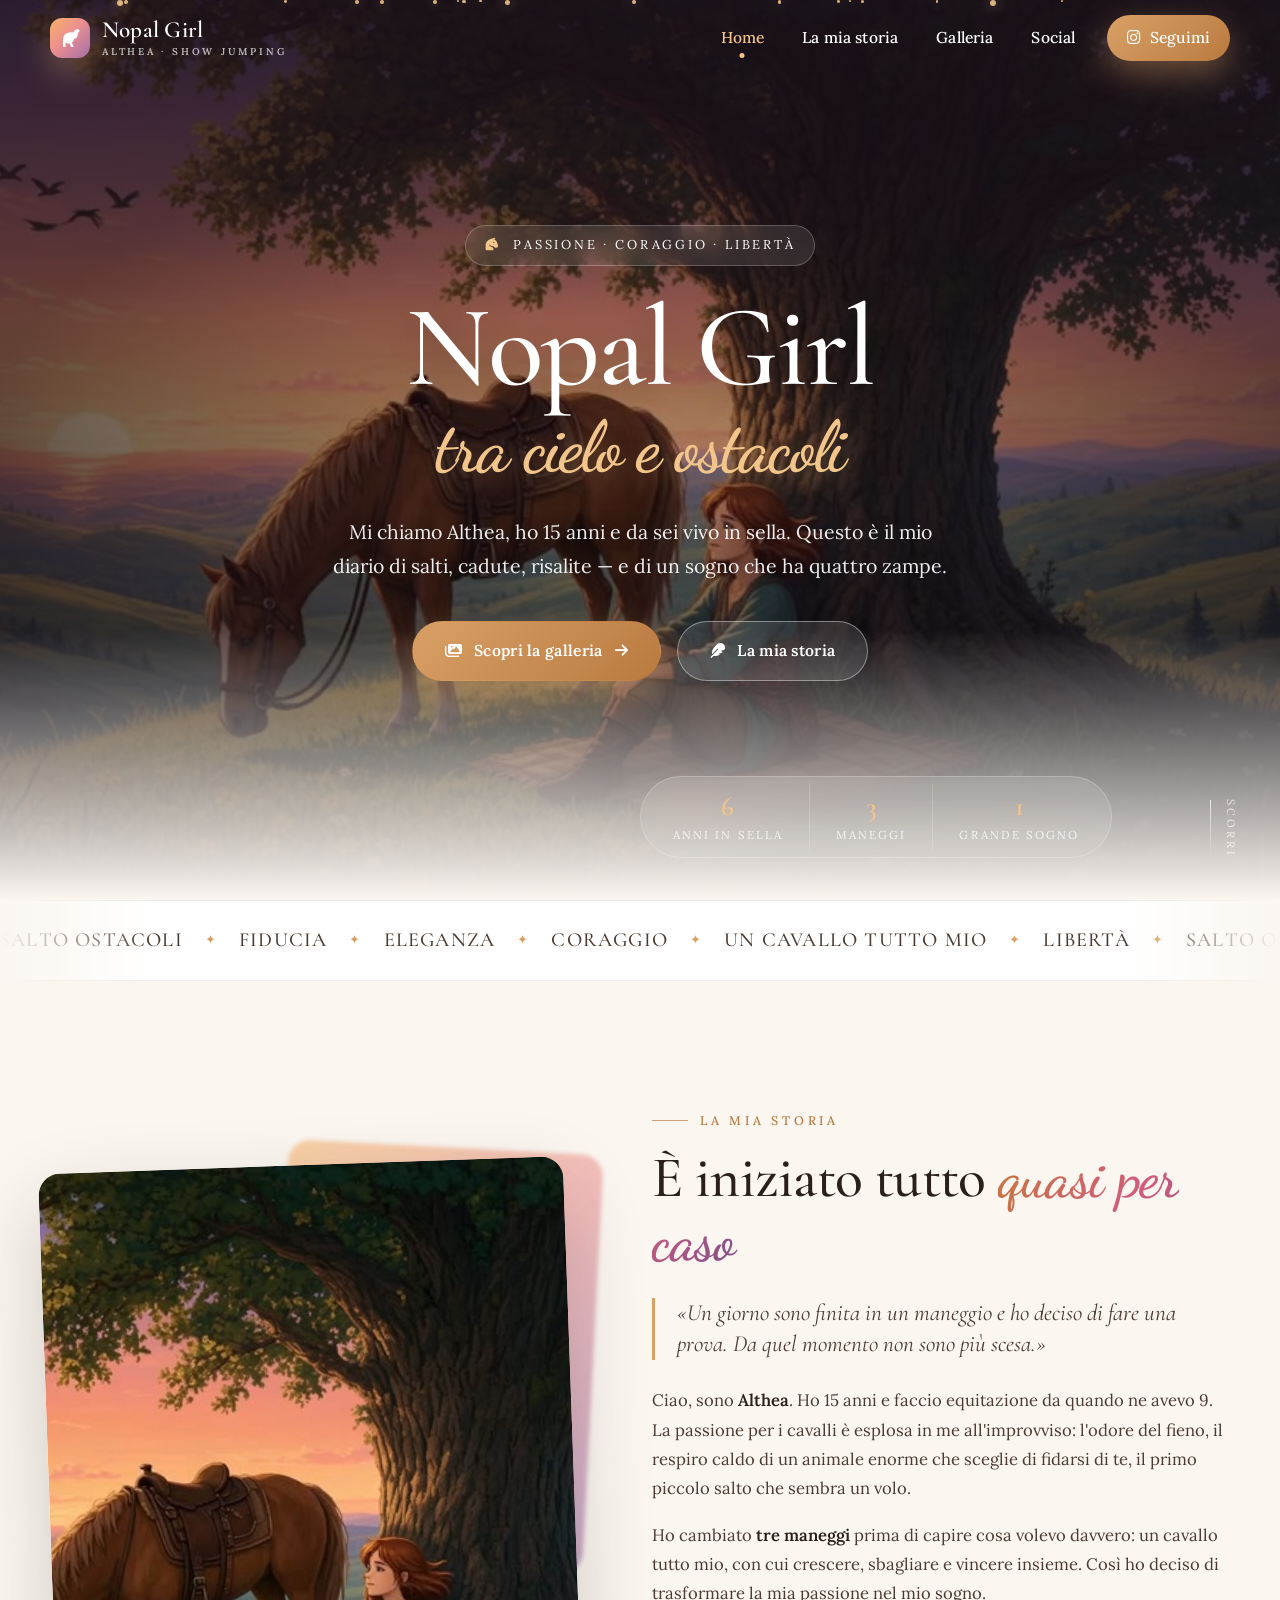
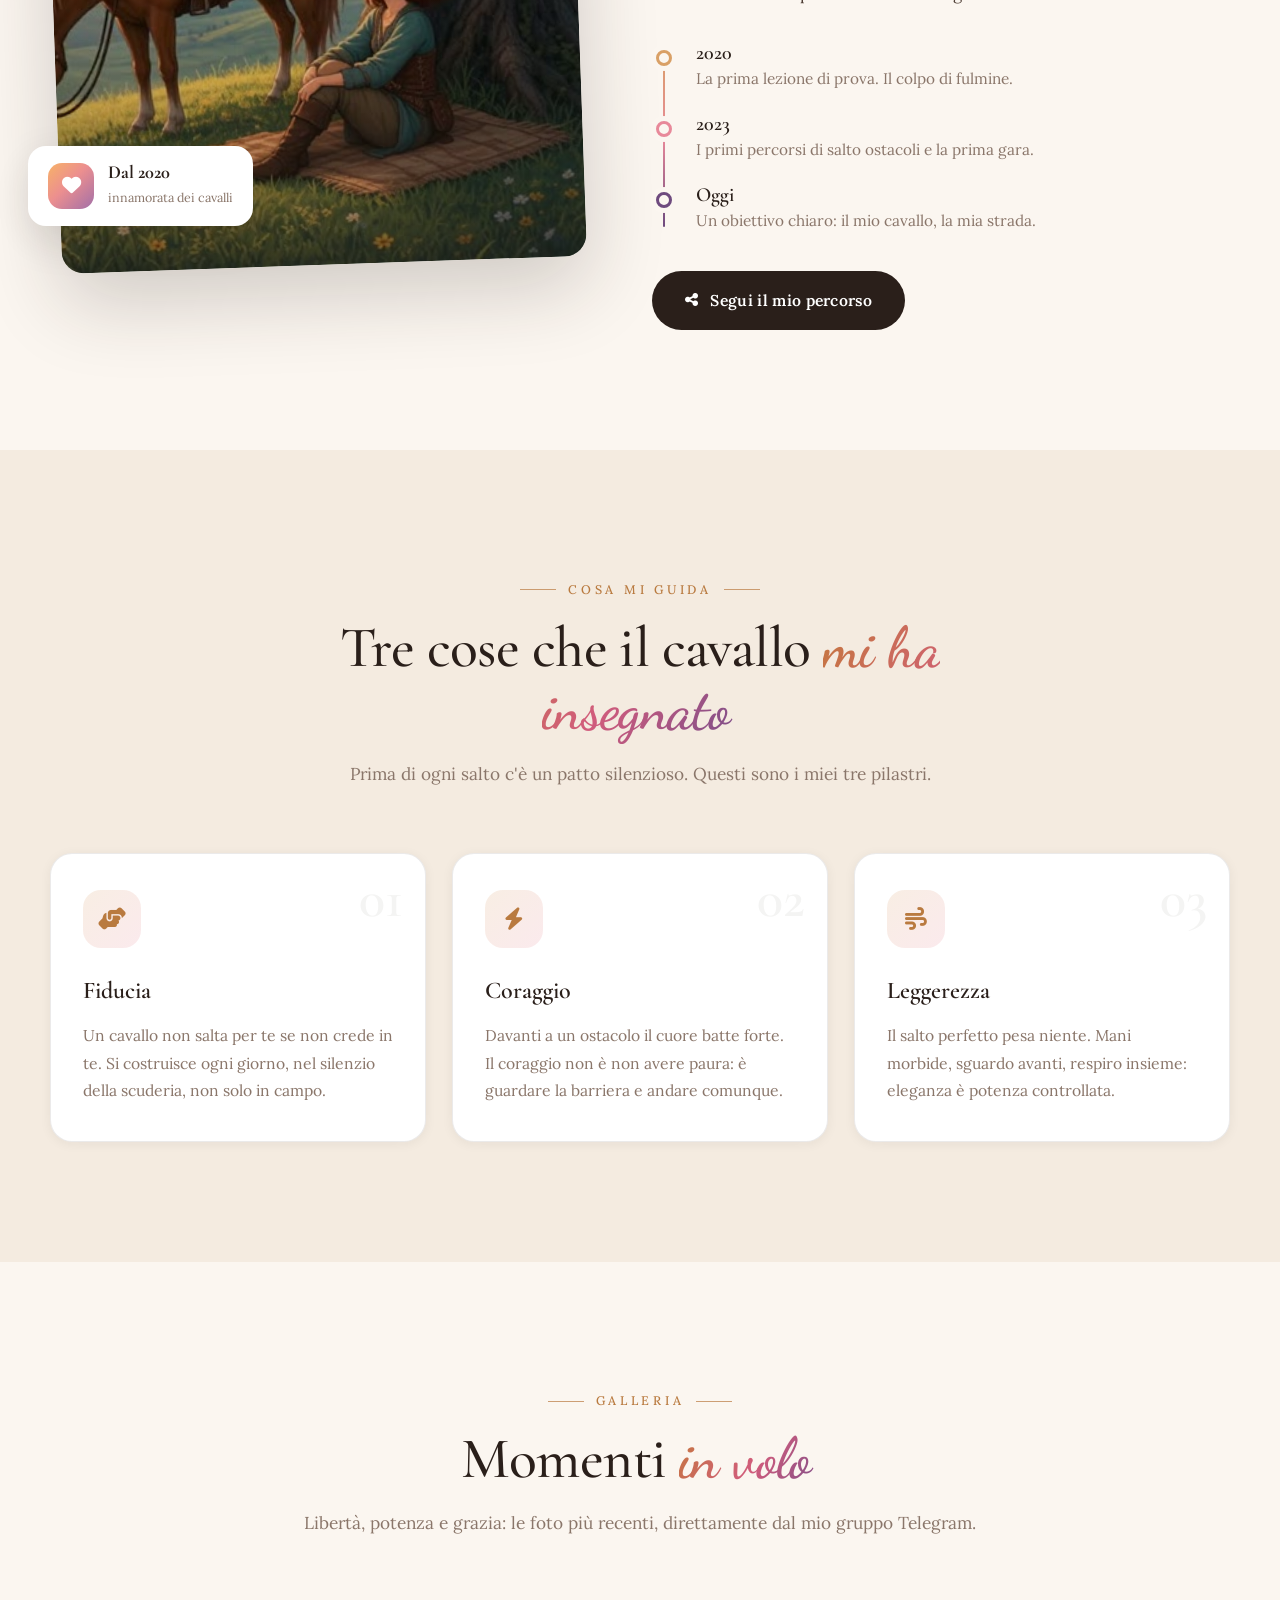
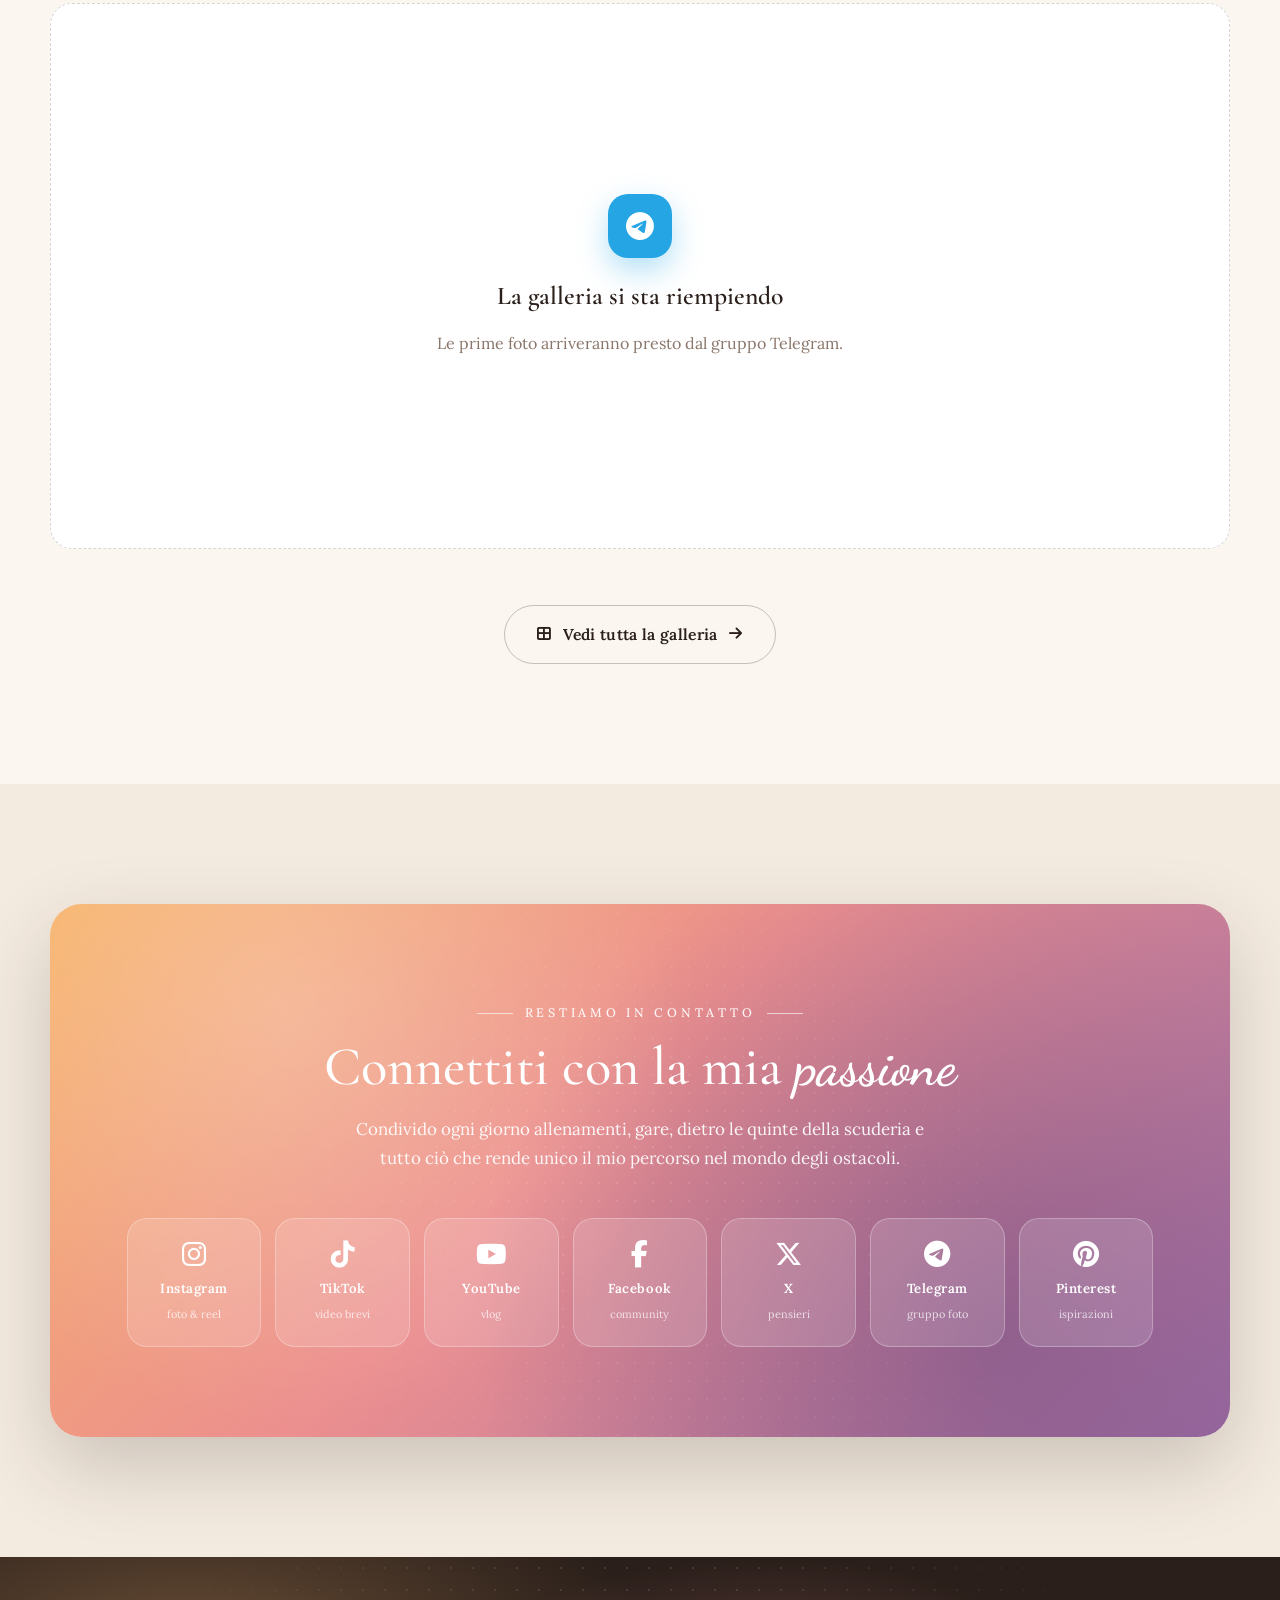
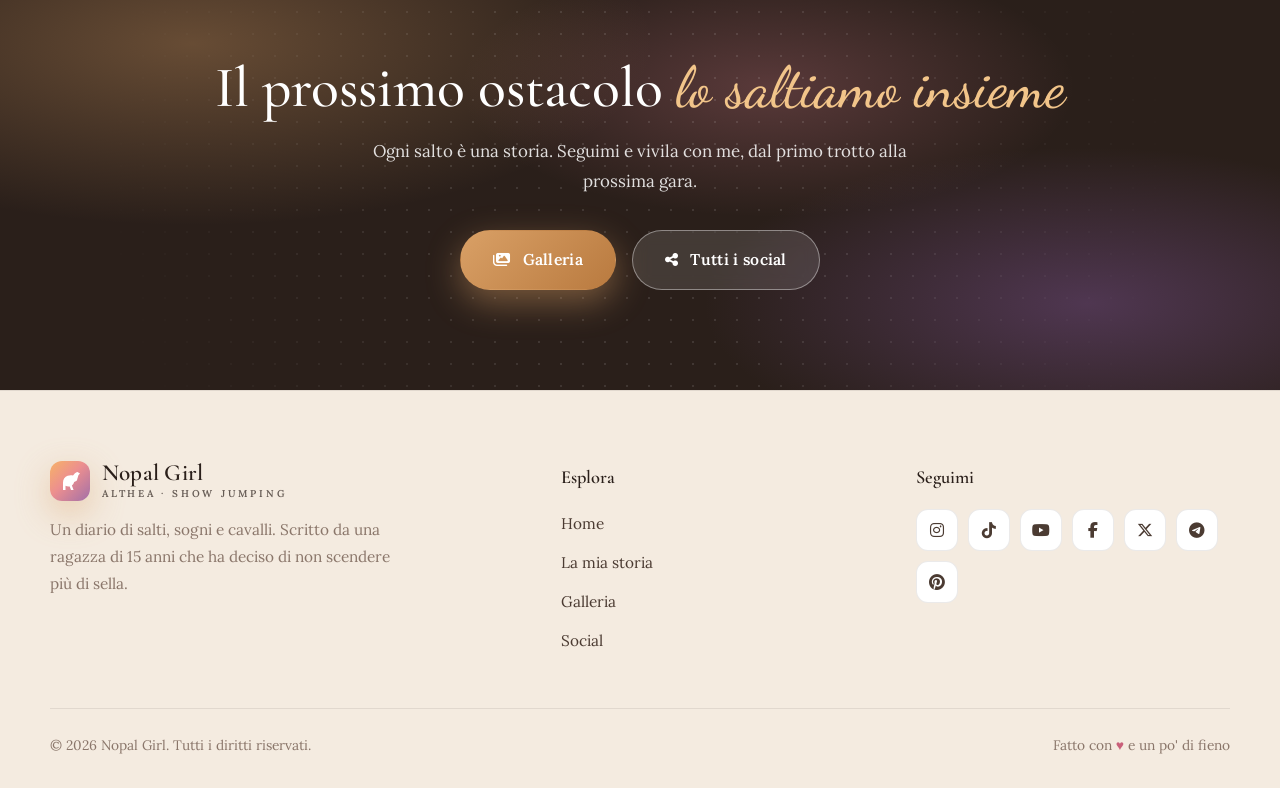
==== commit a3bd6c22: "Galleria alimentata dal gruppo Telegram, rimosse tutte le immagini generate - Eliminate le 7 illustr" ====
--- a/index.html
+++ b/index.html
@@ -111,7 +111,7 @@
       <div class="container about-grid">
         <div class="about-visual reveal-left">
           <div class="about-frame">
-            <img src="assets/images/portrait.jpg" alt="Althea sorride appoggiata al collo del suo cavallo al tramonto" loading="lazy" decoding="async">
+            <img src="assets/videos/video-poster.jpg" alt="Althea seduta sotto una quercia accanto al suo cavallo al tramonto" loading="lazy" decoding="async">
           </div>
           <div class="about-badge">
             <span class="ic"><i class="fas fa-heart"></i></span>
@@ -188,9 +188,10 @@
         <div class="section-head reveal">
           <span class="eyebrow center">Galleria</span>
           <h2 id="gallery-title">Momenti <em>in volo</em></h2>
-          <p>Libertà, potenza e grazia: istanti catturati tra un salto e l'altro.</p>
-        </div>
-        <div id="gallery-grid" class="gallery-grid" data-limit="3"></div>
+          <p>Libertà, potenza e grazia: le foto più recenti, direttamente dal mio gruppo Telegram.</p>
+          <p id="gallery-meta" class="gallery-meta" aria-live="polite"></p>
+        </div>
+        <div id="gallery-grid" class="gallery-grid" data-src="assets/data/gallery.json" data-limit="3" aria-busy="true"></div>
         <p class="gallery-note reveal">
           <a href="gallery.html" class="btn btn-outline"><i class="fas fa-border-all"></i> Vedi tutta la galleria <i class="fas fa-arrow-right"></i></a>
         </p>
@@ -213,6 +214,7 @@
             <a href="https://youtube.com/nopalgirl" class="social-link reveal" target="_blank" rel="noopener"><i class="fab fa-youtube"></i><span>YouTube</span><small>vlog</small></a>
             <a href="https://facebook.com/nopalgirl" class="social-link reveal" target="_blank" rel="noopener"><i class="fab fa-facebook-f"></i><span>Facebook</span><small>community</small></a>
             <a href="https://x.com/nopalgirl" class="social-link reveal" target="_blank" rel="noopener"><i class="fab fa-x-twitter"></i><span>X</span><small>pensieri</small></a>
+            <a href="https://t.me/+gjZgJrg2KqRkOWE0" class="social-link reveal" target="_blank" rel="noopener"><i class="fab fa-telegram"></i><span>Telegram</span><small>gruppo foto</small></a>
             <a href="https://pinterest.com/nopalgirl" class="social-link reveal" target="_blank" rel="noopener"><i class="fab fa-pinterest"></i><span>Pinterest</span><small>ispirazioni</small></a>
           </div>
         </div>
@@ -221,7 +223,6 @@
 
     <!-- ============ CTA ============ -->
     <section class="cta-strip" aria-labelledby="cta-title">
-      <img src="assets/images/gallery-06.jpg" alt="" aria-hidden="true" loading="lazy" decoding="async">
       <div class="container reveal">
         <h2 id="cta-title">Il prossimo ostacolo <em>lo saltiamo insieme</em></h2>
         <p>Ogni salto è una storia. Seguimi e vivila con me, dal primo trotto alla prossima gara.</p>
@@ -263,6 +264,7 @@
             <a href="https://youtube.com/nopalgirl" target="_blank" rel="noopener" aria-label="YouTube"><i class="fab fa-youtube"></i></a>
             <a href="https://facebook.com/nopalgirl" target="_blank" rel="noopener" aria-label="Facebook"><i class="fab fa-facebook-f"></i></a>
             <a href="https://x.com/nopalgirl" target="_blank" rel="noopener" aria-label="X"><i class="fab fa-x-twitter"></i></a>
+            <a href="https://t.me/+gjZgJrg2KqRkOWE0" target="_blank" rel="noopener" aria-label="Telegram"><i class="fab fa-telegram"></i></a>
             <a href="https://pinterest.com/nopalgirl" target="_blank" rel="noopener" aria-label="Pinterest"><i class="fab fa-pinterest"></i></a>
           </div>
         </div>
@@ -276,7 +278,6 @@
 
   <button class="to-top" aria-label="Torna su"><i class="fas fa-arrow-up"></i></button>
 
-  <script src="assets/js/gallery-data.js"></script>
   <script src="assets/js/main.js"></script>
 </body>
 </html>
--- a/assets/css/style.css
+++ b/assets/css/style.css
@@ -534,6 +534,35 @@
 .card:hover .zoom { opacity: 1; transform: scale(1); }
 
 .gallery-note { text-align: center; margin-top: 56px; }
+.gallery-meta {
+  display: inline-flex; align-items: center; gap: 8px; margin-top: 14px;
+  padding: 6px 14px; border-radius: var(--pill);
+  background: var(--surface); border: 1px solid var(--line);
+  font-size: 0.8rem; letter-spacing: 0.06em; color: var(--ink-3);
+}
+.gallery-meta:empty { display: none; }
+.gallery-meta i { color: #26a5e4; }
+.gallery-grid[aria-busy="true"]:empty { min-height: 260px; }
+.gallery-grid[aria-busy="true"]:empty::before {
+  content: ''; grid-column: 1 / -1; border-radius: var(--radius);
+  background: linear-gradient(90deg, var(--bg-alt) 25%, #f9f1e7 50%, var(--bg-alt) 75%);
+  background-size: 200% 100%; animation: shimmer 1.4s linear infinite;
+}
+.gallery-empty {
+  grid-column: 1 / -1; grid-row: span 2;
+  display: grid; place-items: center; align-content: center; gap: 10px;
+  text-align: center; padding: 60px 24px;
+  border-radius: var(--radius); border: 1px dashed rgba(42, 31, 26, 0.18);
+  background: var(--surface);
+}
+.gallery-empty .ic {
+  width: 64px; height: 64px; border-radius: 20px; display: grid; place-items: center;
+  font-size: 1.8rem; color: #fff; background: #26a5e4; margin-bottom: 6px;
+  box-shadow: 0 12px 30px rgba(38, 165, 228, 0.35);
+}
+.gallery-empty h3 { font-family: var(--font-display); font-weight: 600; font-size: 1.6rem; }
+.gallery-empty p { color: var(--ink-3); max-width: 420px; }
+@keyframes shimmer { to { background-position: -200% 0; } }
 
 /* ---------------- Lightbox ---------------- */
 .lightbox {
@@ -604,7 +633,7 @@
 .social-hero p { max-width: 600px; margin: 18px auto 0; opacity: 0.92; font-size: 1.06rem; }
 
 .social-icons {
-  display: grid; grid-template-columns: repeat(6, 1fr); gap: 14px;
+  display: grid; grid-template-columns: repeat(7, 1fr); gap: 14px;
   margin-top: 44px;
 }
 .social-link {
@@ -629,6 +658,7 @@
 .social-link:hover .fa-tiktok { color: #000; }
 .social-link:hover .fa-x-twitter { color: #000; }
 .social-link:hover .fa-pinterest { color: #e60023; }
+.social-link:hover .fa-telegram { color: #26a5e4; }
 .social-link span { font-size: 0.82rem; font-weight: 600; letter-spacing: 0.04em; }
 .social-link small { font-size: 0.68rem; opacity: 0.75; margin-top: -6px; }
 
@@ -656,6 +686,7 @@
 .ic-fb { background: #1877f2; }
 .ic-x  { background: #222; }
 .ic-pi { background: #e60023; }
+.ic-tg { background: #26a5e4; }
 
 /* ---------------- CTA strip ---------------- */
 .cta-strip {
@@ -664,13 +695,19 @@
   color: #fff; text-align: center;
   background: var(--ink);
 }
-.cta-strip img {
-  position: absolute; inset: 0; width: 100%; height: 100%; object-fit: cover;
-  opacity: 0.35; filter: saturate(1.1);
-}
 .cta-strip::before {
   content: ''; position: absolute; inset: 0;
-  background: linear-gradient(180deg, rgba(42, 31, 26, 0.5), rgba(42, 31, 26, 0.85));
+  background:
+    radial-gradient(ellipse 60% 70% at 15% 20%, rgba(217, 160, 102, 0.35), transparent 60%),
+    radial-gradient(ellipse 50% 60% at 85% 80%, rgba(110, 74, 126, 0.55), transparent 60%),
+    radial-gradient(ellipse 40% 50% at 60% 30%, rgba(232, 137, 154, 0.25), transparent 60%);
+}
+.cta-strip::after {
+  content: ''; position: absolute; inset: 0; opacity: 0.18;
+  background-image: radial-gradient(rgba(255, 255, 255, 0.6) 1px, transparent 1px);
+  background-size: 22px 22px;
+  -webkit-mask-image: radial-gradient(circle at 50% 50%, #000 30%, transparent 80%);
+  mask-image: radial-gradient(circle at 50% 50%, #000 30%, transparent 80%);
 }
 .cta-strip .container { position: relative; }
 .cta-strip h2 { font-family: var(--font-display); font-weight: 500; font-size: clamp(2.2rem, 5vw, 3.6rem); line-height: 1.08; }
@@ -748,7 +785,7 @@
 /* ---------------- Responsive ---------------- */
 @media (max-width: 1024px) {
   .values { grid-template-columns: 1fr 1fr; }
-  .social-icons { grid-template-columns: repeat(3, 1fr); }
+  .social-icons { grid-template-columns: repeat(4, 1fr); }
   .social-cards { grid-template-columns: 1fr 1fr; }
   .footer-grid { grid-template-columns: 1fr 1fr; }
   .hero-stats { display: none; }
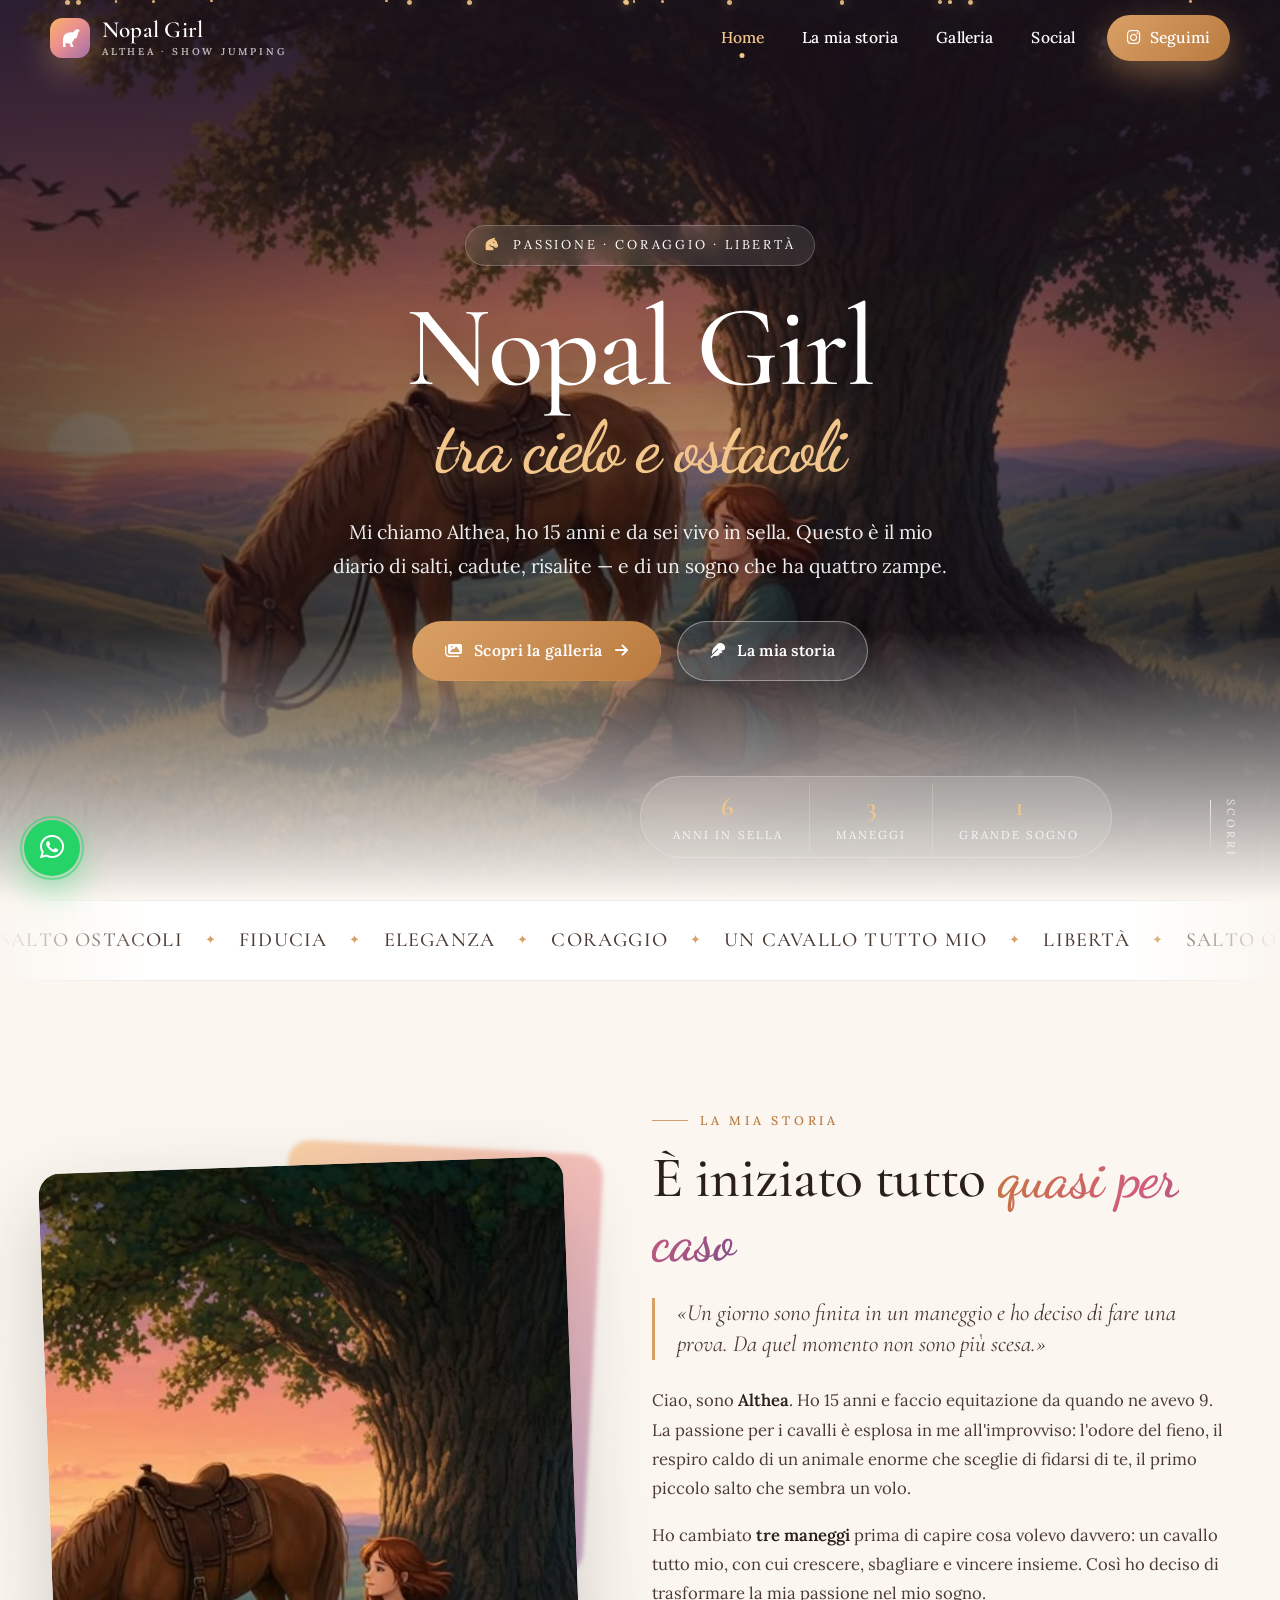
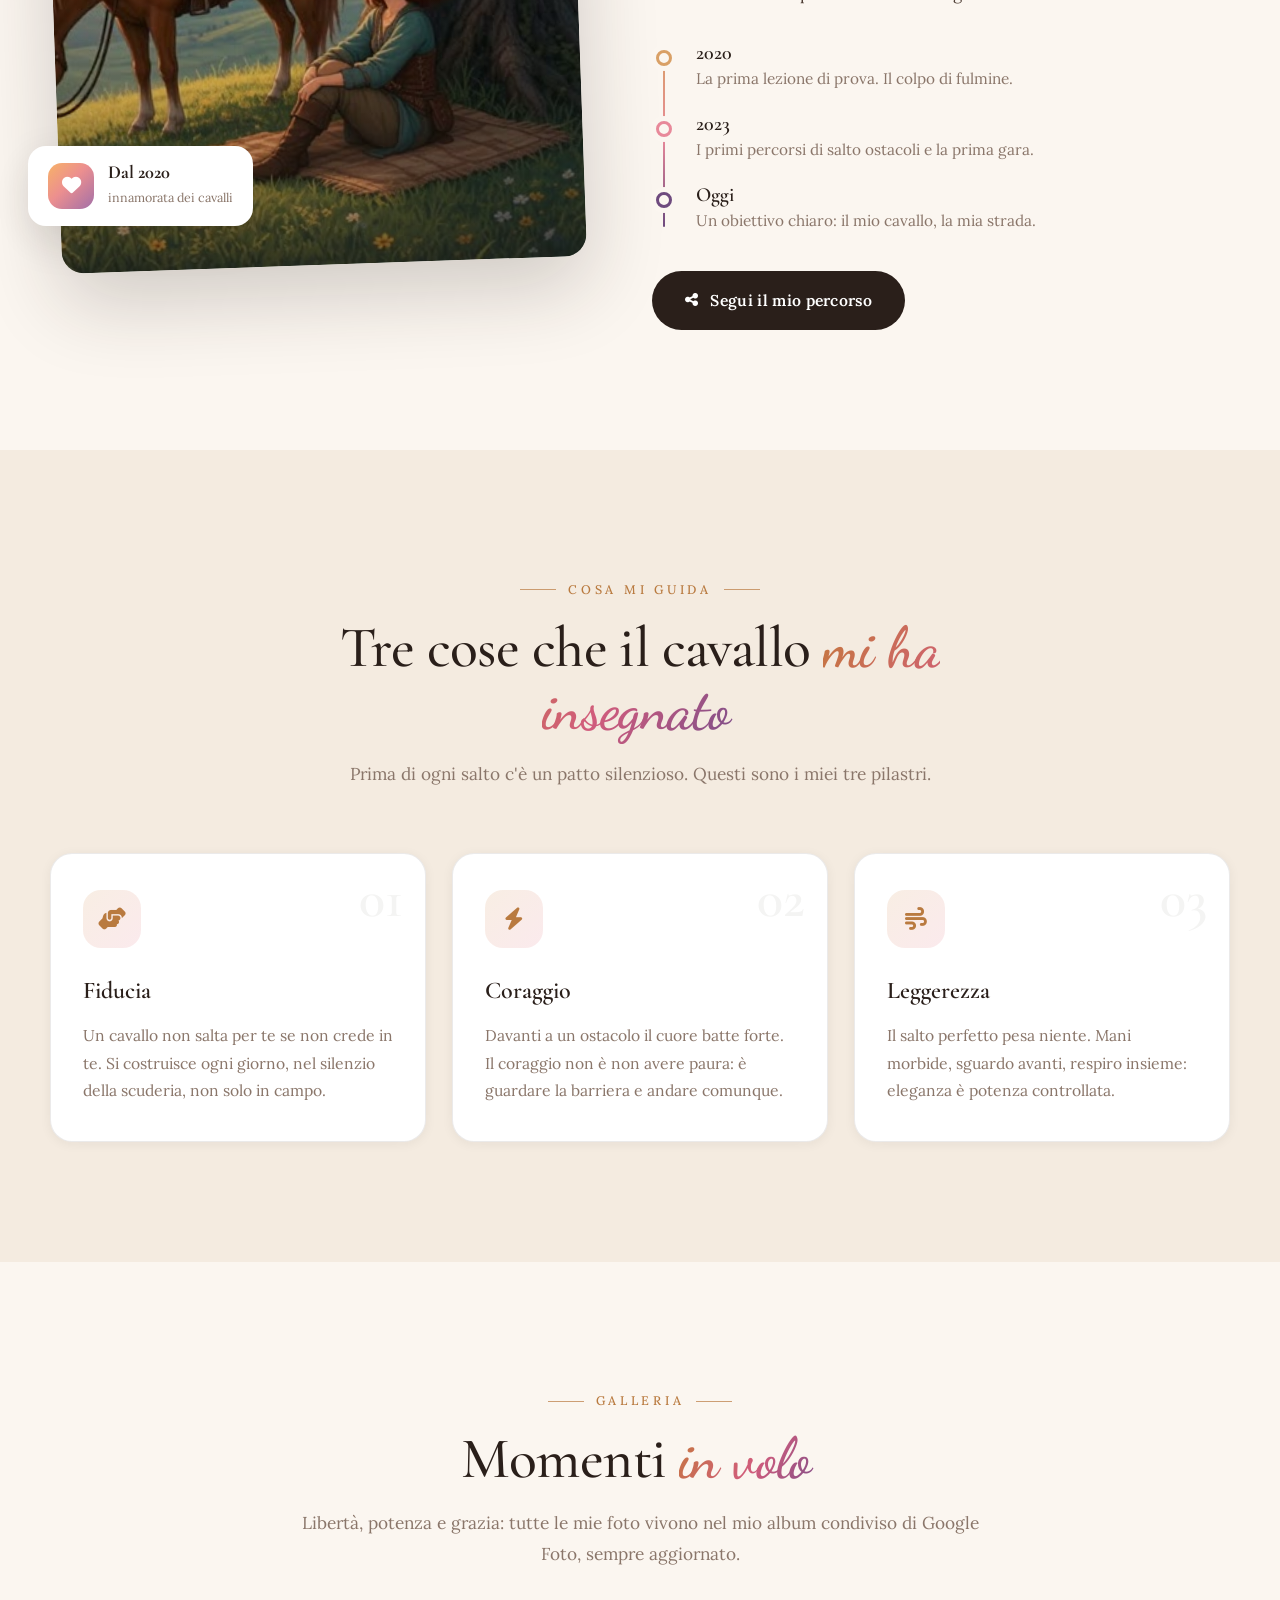
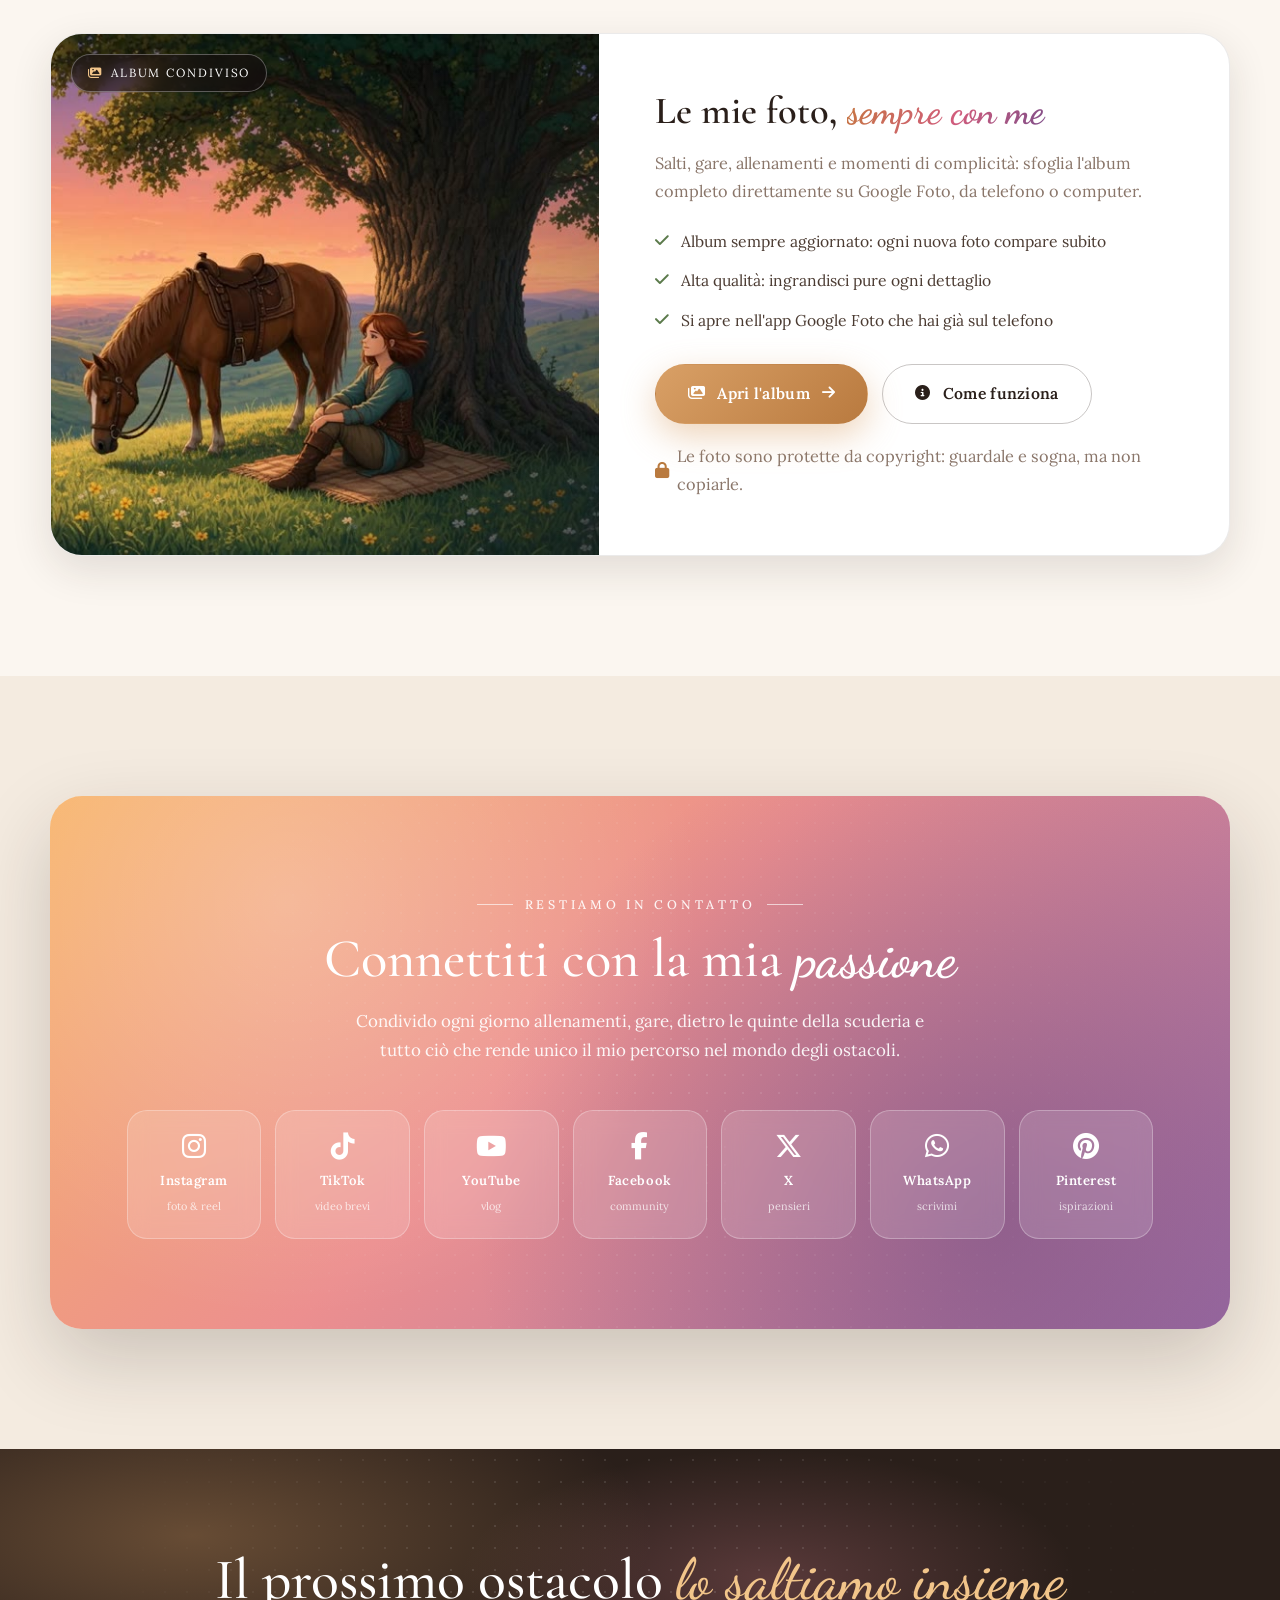
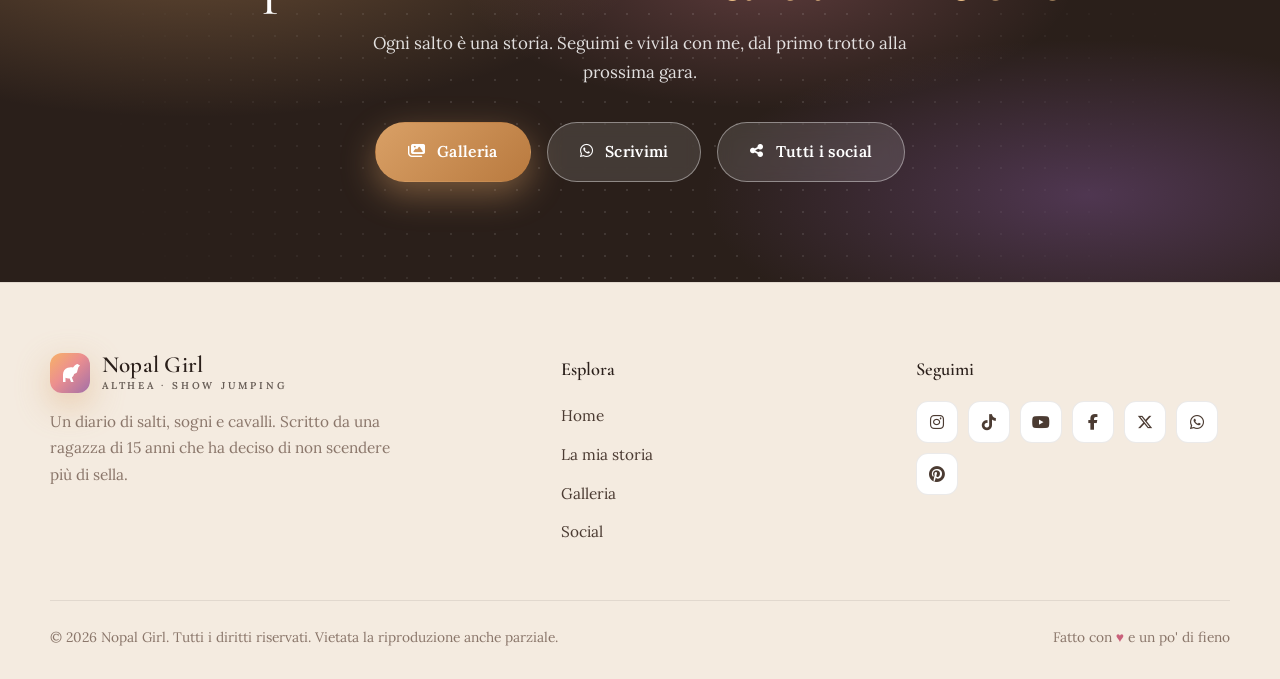
==== commit 47b0893a: "Galleria via Google Foto, contatto WhatsApp, link offuscati e protezione anti-copia - Rimossa intera" ====
--- a/index.html
+++ b/index.html
@@ -188,13 +188,28 @@
         <div class="section-head reveal">
           <span class="eyebrow center">Galleria</span>
           <h2 id="gallery-title">Momenti <em>in volo</em></h2>
-          <p>Libertà, potenza e grazia: le foto più recenti, direttamente dal mio gruppo Telegram.</p>
-          <p id="gallery-meta" class="gallery-meta" aria-live="polite"></p>
-        </div>
-        <div id="gallery-grid" class="gallery-grid" data-src="assets/data/gallery.json" data-limit="3" aria-busy="true"></div>
-        <p class="gallery-note reveal">
-          <a href="gallery.html" class="btn btn-outline"><i class="fas fa-border-all"></i> Vedi tutta la galleria <i class="fas fa-arrow-right"></i></a>
-        </p>
+          <p>Libertà, potenza e grazia: tutte le mie foto vivono nel mio album condiviso di Google Foto, sempre aggiornato.</p>
+        </div>
+        <div class="album-card reveal-scale">
+          <div class="album-cover">
+            <span class="album-badge-float"><i class="fas fa-images"></i> Album condiviso</span>
+            <img src="assets/videos/video-poster.jpg" alt="Althea con il suo cavallo al tramonto" loading="lazy" decoding="async" draggable="false">
+          </div>
+          <div class="album-body">
+            <h3>Le mie foto, <em>sempre con me</em></h3>
+            <p>Salti, gare, allenamenti e momenti di complicità: sfoglia l'album completo direttamente su Google Foto, da telefono o computer.</p>
+            <ul class="album-feats">
+              <li><i class="fas fa-check"></i> Album sempre aggiornato: ogni nuova foto compare subito</li>
+              <li><i class="fas fa-check"></i> Alta qualità: ingrandisci pure ogni dettaglio</li>
+              <li><i class="fas fa-check"></i> Si apre nell'app Google Foto che hai già sul telefono</li>
+            </ul>
+            <div class="album-actions">
+              <a data-secret="photos" href="#" class="btn btn-primary" target="_blank" rel="noopener"><i class="fas fa-images"></i> Apri l'album <i class="fas fa-arrow-right"></i></a>
+              <a href="gallery.html" class="btn btn-outline"><i class="fas fa-circle-info"></i> Come funziona</a>
+            </div>
+            <p class="album-note"><i class="fas fa-lock"></i> Le foto sono protette da copyright: guardale e sogna, ma non copiarle.</p>
+          </div>
+        </div>
       </div>
     </section>
 
@@ -214,7 +229,7 @@
             <a href="https://youtube.com/nopalgirl" class="social-link reveal" target="_blank" rel="noopener"><i class="fab fa-youtube"></i><span>YouTube</span><small>vlog</small></a>
             <a href="https://facebook.com/nopalgirl" class="social-link reveal" target="_blank" rel="noopener"><i class="fab fa-facebook-f"></i><span>Facebook</span><small>community</small></a>
             <a href="https://x.com/nopalgirl" class="social-link reveal" target="_blank" rel="noopener"><i class="fab fa-x-twitter"></i><span>X</span><small>pensieri</small></a>
-            <a href="https://t.me/+gjZgJrg2KqRkOWE0" class="social-link reveal" target="_blank" rel="noopener"><i class="fab fa-telegram"></i><span>Telegram</span><small>gruppo foto</small></a>
+            <a data-secret="whatsapp" href="#" class="social-link reveal" target="_blank" rel="noopener"><i class="fab fa-whatsapp"></i><span>WhatsApp</span><small>scrivimi</small></a>
             <a href="https://pinterest.com/nopalgirl" class="social-link reveal" target="_blank" rel="noopener"><i class="fab fa-pinterest"></i><span>Pinterest</span><small>ispirazioni</small></a>
           </div>
         </div>
@@ -228,6 +243,7 @@
         <p>Ogni salto è una storia. Seguimi e vivila con me, dal primo trotto alla prossima gara.</p>
         <div class="btn-row">
           <a href="gallery.html" class="btn btn-primary"><i class="fas fa-images"></i> Galleria</a>
+          <a data-secret="whatsapp" href="#" class="btn btn-ghost" target="_blank" rel="noopener"><i class="fab fa-whatsapp"></i> Scrivimi</a>
           <a href="social.html" class="btn btn-ghost"><i class="fas fa-share-nodes"></i> Tutti i social</a>
         </div>
       </div>
@@ -264,18 +280,20 @@
             <a href="https://youtube.com/nopalgirl" target="_blank" rel="noopener" aria-label="YouTube"><i class="fab fa-youtube"></i></a>
             <a href="https://facebook.com/nopalgirl" target="_blank" rel="noopener" aria-label="Facebook"><i class="fab fa-facebook-f"></i></a>
             <a href="https://x.com/nopalgirl" target="_blank" rel="noopener" aria-label="X"><i class="fab fa-x-twitter"></i></a>
-            <a href="https://t.me/+gjZgJrg2KqRkOWE0" target="_blank" rel="noopener" aria-label="Telegram"><i class="fab fa-telegram"></i></a>
+            <a data-secret="whatsapp" href="#" target="_blank" rel="noopener" aria-label="WhatsApp"><i class="fab fa-whatsapp"></i></a>
             <a href="https://pinterest.com/nopalgirl" target="_blank" rel="noopener" aria-label="Pinterest"><i class="fab fa-pinterest"></i></a>
           </div>
         </div>
       </div>
       <div class="footer-bottom">
-        <span>&copy; <span data-year>2026</span> Nopal Girl. Tutti i diritti riservati.</span>
+        <span>&copy; <span data-year>2026</span> Nopal Girl. Tutti i diritti riservati. Vietata la riproduzione anche parziale.</span>
         <span>Fatto con <span class="heart">♥</span> e un po' di fieno</span>
       </div>
     </div>
   </footer>
 
+  <a data-secret="whatsapp" href="#" class="wa-float" target="_blank" rel="noopener" aria-label="Scrivimi su WhatsApp"><i class="fab fa-whatsapp"></i></a>
+  <div class="print-notice">Nopal Girl — Contenuti protetti da copyright. Stampa e riproduzione vietate.</div>
   <button class="to-top" aria-label="Torna su"><i class="fas fa-arrow-up"></i></button>
 
   <script src="assets/js/main.js"></script>
--- a/assets/css/style.css
+++ b/assets/css/style.css
@@ -479,131 +479,69 @@
   color: rgba(42, 31, 26, 0.05);
 }
 
-/* ---------------- Gallery ---------------- */
-.gallery-grid {
-  display: grid; gap: var(--gap);
-  grid-template-columns: repeat(3, 1fr);
-  grid-auto-rows: 260px;
-  grid-auto-flow: dense;
-}
-.card {
-  position: relative; border-radius: var(--radius); overflow: hidden;
-  background: var(--bg-alt);
-  box-shadow: var(--shadow-sm);
-  cursor: zoom-in;
-  transition: transform 0.6s var(--ease), box-shadow 0.6s var(--ease);
-}
-.card:hover { transform: translateY(-6px); box-shadow: var(--shadow-md); }
-.card:focus-visible { outline: 3px solid var(--amber-deep); outline-offset: 4px; }
-.card.wide { grid-column: span 2; }
-.card.tall { grid-row: span 2; }
-.card img {
-  width: 100%; height: 100%; object-fit: cover;
-  transition: transform 1s var(--ease), filter 0.6s;
-}
-.card:hover img { transform: scale(1.06); }
-.card .placeholder {
-  position: absolute; inset: 0; display: grid; place-items: center;
-  font-size: 3rem; background: linear-gradient(135deg, #f3dcc2, #e0b28c);
-  color: rgba(255, 255, 255, 0.95);
-}
-.card-caption {
-  position: absolute; inset: auto 0 0 0; padding: 24px 24px 22px;
-  color: #fff;
-  background: linear-gradient(180deg, transparent, rgba(30, 18, 20, 0.78));
-  transform: translateY(8px); opacity: 0.94;
-  transition: transform 0.6s var(--ease), opacity 0.6s;
-}
-.card:hover .card-caption { transform: translateY(0); opacity: 1; }
-.card-caption .tag {
-  display: inline-block; font-size: 0.68rem; letter-spacing: 0.24em; text-transform: uppercase;
-  color: var(--gold); margin-bottom: 6px;
-}
-.card-caption h3 { font-family: var(--font-display); font-weight: 600; font-size: 1.5rem; line-height: 1.1; }
-.card-caption p { font-size: 0.9rem; opacity: 0.85; margin-top: 4px; }
-.card .zoom {
-  position: absolute; top: 16px; right: 16px;
-  width: 40px; height: 40px; border-radius: 50%;
-  display: grid; place-items: center;
-  background: rgba(255, 255, 255, 0.18); color: #fff;
-  border: 1px solid rgba(255, 255, 255, 0.35);
+/* ---------------- Album Google Foto ---------------- */
+.album-card {
+  position: relative; overflow: hidden;
+  display: grid; grid-template-columns: 1fr 1.15fr;
+  border-radius: 32px; background: var(--surface);
+  border: 1px solid var(--line); box-shadow: var(--shadow-md);
+}
+.album-cover { position: relative; min-height: 400px; overflow: hidden; background: var(--bg-alt); }
+.album-cover img {
+  position: absolute; inset: 0; width: 100%; height: 100%; object-fit: cover;
+  transition: transform 1s var(--ease);
+}
+.album-card:hover .album-cover img { transform: scale(1.05); }
+.album-cover::after {
+  content: ''; position: absolute; inset: 0;
+  background: linear-gradient(100deg, transparent 55%, rgba(42, 31, 26, 0.28));
+}
+.album-badge-float {
+  position: absolute; top: 20px; left: 20px; z-index: 1;
+  display: inline-flex; align-items: center; gap: 8px;
+  padding: 8px 16px; border-radius: var(--pill);
+  background: rgba(20, 12, 16, 0.55); color: #fff;
+  font-size: 0.74rem; letter-spacing: 0.16em; text-transform: uppercase;
+  border: 1px solid rgba(255, 255, 255, 0.3);
   backdrop-filter: blur(8px); -webkit-backdrop-filter: blur(8px);
-  opacity: 0; transform: scale(0.8);
-  transition: opacity 0.4s, transform 0.5s var(--ease);
-}
-.card:hover .zoom { opacity: 1; transform: scale(1); }
-
-.gallery-note { text-align: center; margin-top: 56px; }
-.gallery-meta {
-  display: inline-flex; align-items: center; gap: 8px; margin-top: 14px;
-  padding: 6px 14px; border-radius: var(--pill);
+}
+.album-badge-float i { color: var(--gold); }
+.album-body {
+  padding: clamp(32px, 5vw, 56px);
+  display: flex; flex-direction: column; justify-content: center; gap: 16px;
+}
+.album-body h3 {
+  font-family: var(--font-display); font-weight: 600;
+  font-size: clamp(1.8rem, 3vw, 2.4rem); line-height: 1.12;
+}
+.album-body h3 em {
+  font-family: var(--font-script); font-style: normal;
+  background: var(--grad-text);
+  -webkit-background-clip: text; background-clip: text; color: transparent;
+  padding-right: 0.1em;
+}
+.album-body > p { color: var(--ink-3); font-size: 1.02rem; }
+.album-feats { list-style: none; display: grid; gap: 12px; margin: 6px 0 8px; }
+.album-feats li { display: flex; gap: 12px; align-items: flex-start; color: var(--ink-2); font-size: 0.98rem; }
+.album-feats i { color: var(--sage-deep); margin-top: 5px; }
+.album-actions { display: flex; gap: 14px; flex-wrap: wrap; margin-top: 6px; }
+.album-note { margin-top: 2px; font-size: 0.85rem; color: var(--ink-3); display: flex; align-items: center; gap: 8px; }
+.album-note i { color: var(--amber-deep); }
+
+.album-steps { display: grid; grid-template-columns: repeat(3, 1fr); gap: var(--gap); margin-top: var(--gap); }
+.album-step {
   background: var(--surface); border: 1px solid var(--line);
-  font-size: 0.8rem; letter-spacing: 0.06em; color: var(--ink-3);
-}
-.gallery-meta:empty { display: none; }
-.gallery-meta i { color: #26a5e4; }
-.gallery-grid[aria-busy="true"]:empty { min-height: 260px; }
-.gallery-grid[aria-busy="true"]:empty::before {
-  content: ''; grid-column: 1 / -1; border-radius: var(--radius);
-  background: linear-gradient(90deg, var(--bg-alt) 25%, #f9f1e7 50%, var(--bg-alt) 75%);
-  background-size: 200% 100%; animation: shimmer 1.4s linear infinite;
-}
-.gallery-empty {
-  grid-column: 1 / -1; grid-row: span 2;
-  display: grid; place-items: center; align-content: center; gap: 10px;
-  text-align: center; padding: 60px 24px;
-  border-radius: var(--radius); border: 1px dashed rgba(42, 31, 26, 0.18);
-  background: var(--surface);
-}
-.gallery-empty .ic {
-  width: 64px; height: 64px; border-radius: 20px; display: grid; place-items: center;
-  font-size: 1.8rem; color: #fff; background: #26a5e4; margin-bottom: 6px;
-  box-shadow: 0 12px 30px rgba(38, 165, 228, 0.35);
-}
-.gallery-empty h3 { font-family: var(--font-display); font-weight: 600; font-size: 1.6rem; }
-.gallery-empty p { color: var(--ink-3); max-width: 420px; }
-@keyframes shimmer { to { background-position: -200% 0; } }
-
-/* ---------------- Lightbox ---------------- */
-.lightbox {
-  position: fixed; inset: 0; z-index: 4000;
-  display: grid; place-items: center; padding: 24px;
-  background: rgba(20, 12, 16, 0.92);
-  backdrop-filter: blur(12px); -webkit-backdrop-filter: blur(12px);
-  opacity: 0; visibility: hidden;
-  transition: opacity 0.4s, visibility 0.4s;
-}
-.lightbox.open { opacity: 1; visibility: visible; }
-.lightbox figure {
-  max-width: min(1100px, 100%); max-height: 100%;
-  display: flex; flex-direction: column; align-items: center;
-  transform: scale(0.94) translateY(12px);
-  transition: transform 0.5s var(--ease);
-}
-.lightbox.open figure { transform: none; }
-.lightbox img {
-  max-width: 100%; max-height: 78vh; border-radius: var(--radius);
-  box-shadow: 0 40px 100px rgba(0, 0, 0, 0.6);
-}
-.lightbox figcaption { color: #fff; text-align: center; margin-top: 18px; }
-.lightbox figcaption h3 { font-family: var(--font-display); font-weight: 600; font-size: 1.6rem; }
-.lightbox figcaption p { opacity: 0.75; font-size: 0.95rem; }
-.lb-btn {
-  position: absolute; width: 52px; height: 52px; border-radius: 50%;
-  border: 1px solid rgba(255, 255, 255, 0.3); background: rgba(255, 255, 255, 0.1);
-  color: #fff; font-size: 1.1rem; cursor: pointer; display: grid; place-items: center;
-  transition: background 0.3s, transform 0.3s var(--ease);
-}
-.lb-btn:hover { background: rgba(255, 255, 255, 0.22); transform: scale(1.06); }
-.lb-close { top: 22px; right: 22px; }
-.lb-prev { left: 22px; top: 50%; transform: translateY(-50%); }
-.lb-next { right: 22px; top: 50%; transform: translateY(-50%); }
-.lb-prev:hover { transform: translateY(-50%) scale(1.06); }
-.lb-next:hover { transform: translateY(-50%) scale(1.06); }
-.lb-counter {
-  position: absolute; bottom: 22px; left: 50%; transform: translateX(-50%);
-  color: rgba(255, 255, 255, 0.7); font-size: 0.85rem; letter-spacing: 0.2em;
-}
+  border-radius: var(--radius); padding: 28px 26px; box-shadow: var(--shadow-sm);
+  transition: transform 0.5s var(--ease), box-shadow 0.5s var(--ease);
+}
+.album-step:hover { transform: translateY(-6px); box-shadow: var(--shadow-md); }
+.album-step .n {
+  font-family: var(--font-display); font-size: 2.6rem; font-weight: 600; line-height: 1;
+  background: var(--grad-text);
+  -webkit-background-clip: text; background-clip: text; color: transparent;
+}
+.album-step h4 { font-family: var(--font-display); font-size: 1.2rem; margin: 10px 0 6px; }
+.album-step p { color: var(--ink-3); font-size: 0.92rem; }
 
 /* ---------------- Social ---------------- */
 .social-hero {
@@ -658,7 +596,7 @@
 .social-link:hover .fa-tiktok { color: #000; }
 .social-link:hover .fa-x-twitter { color: #000; }
 .social-link:hover .fa-pinterest { color: #e60023; }
-.social-link:hover .fa-telegram { color: #26a5e4; }
+.social-link:hover .fa-whatsapp { color: #25d366; }
 .social-link span { font-size: 0.82rem; font-weight: 600; letter-spacing: 0.04em; }
 .social-link small { font-size: 0.68rem; opacity: 0.75; margin-top: -6px; }
 
@@ -686,7 +624,7 @@
 .ic-fb { background: #1877f2; }
 .ic-x  { background: #222; }
 .ic-pi { background: #e60023; }
-.ic-tg { background: #26a5e4; }
+.ic-wa { background: #25d366; }
 
 /* ---------------- CTA strip ---------------- */
 .cta-strip {
@@ -782,6 +720,59 @@
   100% { transform: translateY(-10vh) scale(1); opacity: 0; }
 }
 
+/* ---------------- Protezione contenuti ---------------- */
+img, video {
+  -webkit-user-drag: none;
+  user-select: none;
+  -webkit-user-select: none;
+}
+/* Niente menu long-press su iOS */
+body { -webkit-touch-callout: none; }
+
+/* Avviso toast per i tentativi di copia */
+.toast {
+  position: fixed; left: 50%; bottom: 28px; z-index: 5000;
+  transform: translate(-50%, 16px);
+  background: rgba(42, 31, 26, 0.94); color: #fff;
+  padding: 12px 22px; border-radius: var(--pill);
+  font-size: 0.88rem; letter-spacing: 0.02em; text-align: center;
+  box-shadow: var(--shadow-md);
+  opacity: 0; visibility: hidden;
+  transition: opacity 0.35s, transform 0.35s var(--ease), visibility 0.35s;
+  pointer-events: none; max-width: calc(100vw - 40px);
+}
+.toast.show { opacity: 1; visibility: visible; transform: translate(-50%, 0); }
+
+/* Pulsante WhatsApp flottante */
+.wa-float {
+  position: fixed; left: 24px; bottom: 24px; z-index: 900;
+  width: 56px; height: 56px; border-radius: 50%;
+  display: grid; place-items: center;
+  background: #25d366; color: #fff; font-size: 1.7rem;
+  box-shadow: 0 14px 34px rgba(37, 211, 102, 0.45);
+  transition: transform 0.4s var(--ease), box-shadow 0.4s;
+}
+.wa-float:hover { transform: scale(1.1) rotate(-6deg); box-shadow: 0 18px 44px rgba(37, 211, 102, 0.55); }
+.wa-float::before {
+  content: ''; position: absolute; inset: -4px; border-radius: 50%;
+  border: 2px solid rgba(37, 211, 102, 0.5);
+  animation: wa-ping 2.4s ease-out infinite;
+}
+@keyframes wa-ping {
+  0% { transform: scale(0.85); opacity: 1; }
+  100% { transform: scale(1.25); opacity: 0; }
+}
+
+/* Stampa disabilitata: solo avviso copyright */
+.print-notice { display: none; }
+@media print {
+  body > *:not(.print-notice) { display: none !important; }
+  .print-notice {
+    display: block !important; padding: 80px 30px; text-align: center;
+    font-family: Georgia, serif; font-size: 1.2rem; color: #000;
+  }
+}
+
 /* ---------------- Responsive ---------------- */
 @media (max-width: 1024px) {
   .values { grid-template-columns: 1fr 1fr; }
@@ -793,9 +784,9 @@
 @media (max-width: 860px) {
   .about-grid { grid-template-columns: 1fr; }
   .about-visual { max-width: 420px; margin: 0 auto 20px; }
-  .gallery-grid { grid-template-columns: 1fr 1fr; grid-auto-rows: 220px; }
-  .card.wide { grid-column: span 2; }
-  .card.tall { grid-row: span 1; }
+  .album-card { grid-template-columns: 1fr; }
+  .album-cover { min-height: 280px; }
+  .album-steps { grid-template-columns: 1fr 1fr; }
 }
 @media (max-width: 720px) {
   :root { --nav-h: 66px; }
@@ -824,14 +815,13 @@
   .hero { padding-bottom: 90px; }
   .scroll-hint { display: none; }
   .values { grid-template-columns: 1fr; }
-  .gallery-grid { grid-template-columns: 1fr; grid-auto-rows: 240px; }
-  .card.wide { grid-column: span 1; }
+  .album-cover { min-height: 220px; }
+  .album-steps { grid-template-columns: 1fr; }
   .social-icons { grid-template-columns: repeat(2, 1fr); }
   .social-cards { grid-template-columns: 1fr; }
   .footer-grid { grid-template-columns: 1fr; }
   .about-badge { left: 8px; bottom: 16px; padding: 12px 16px; }
-  .lb-prev, .lb-next { width: 44px; height: 44px; top: auto; bottom: 60px; transform: none; }
-  .lb-prev:hover, .lb-next:hover { transform: scale(1.06); }
+  .wa-float { left: 16px; bottom: 16px; width: 52px; height: 52px; }
 }
 
 /* ---------------- Reduced motion ---------------- */
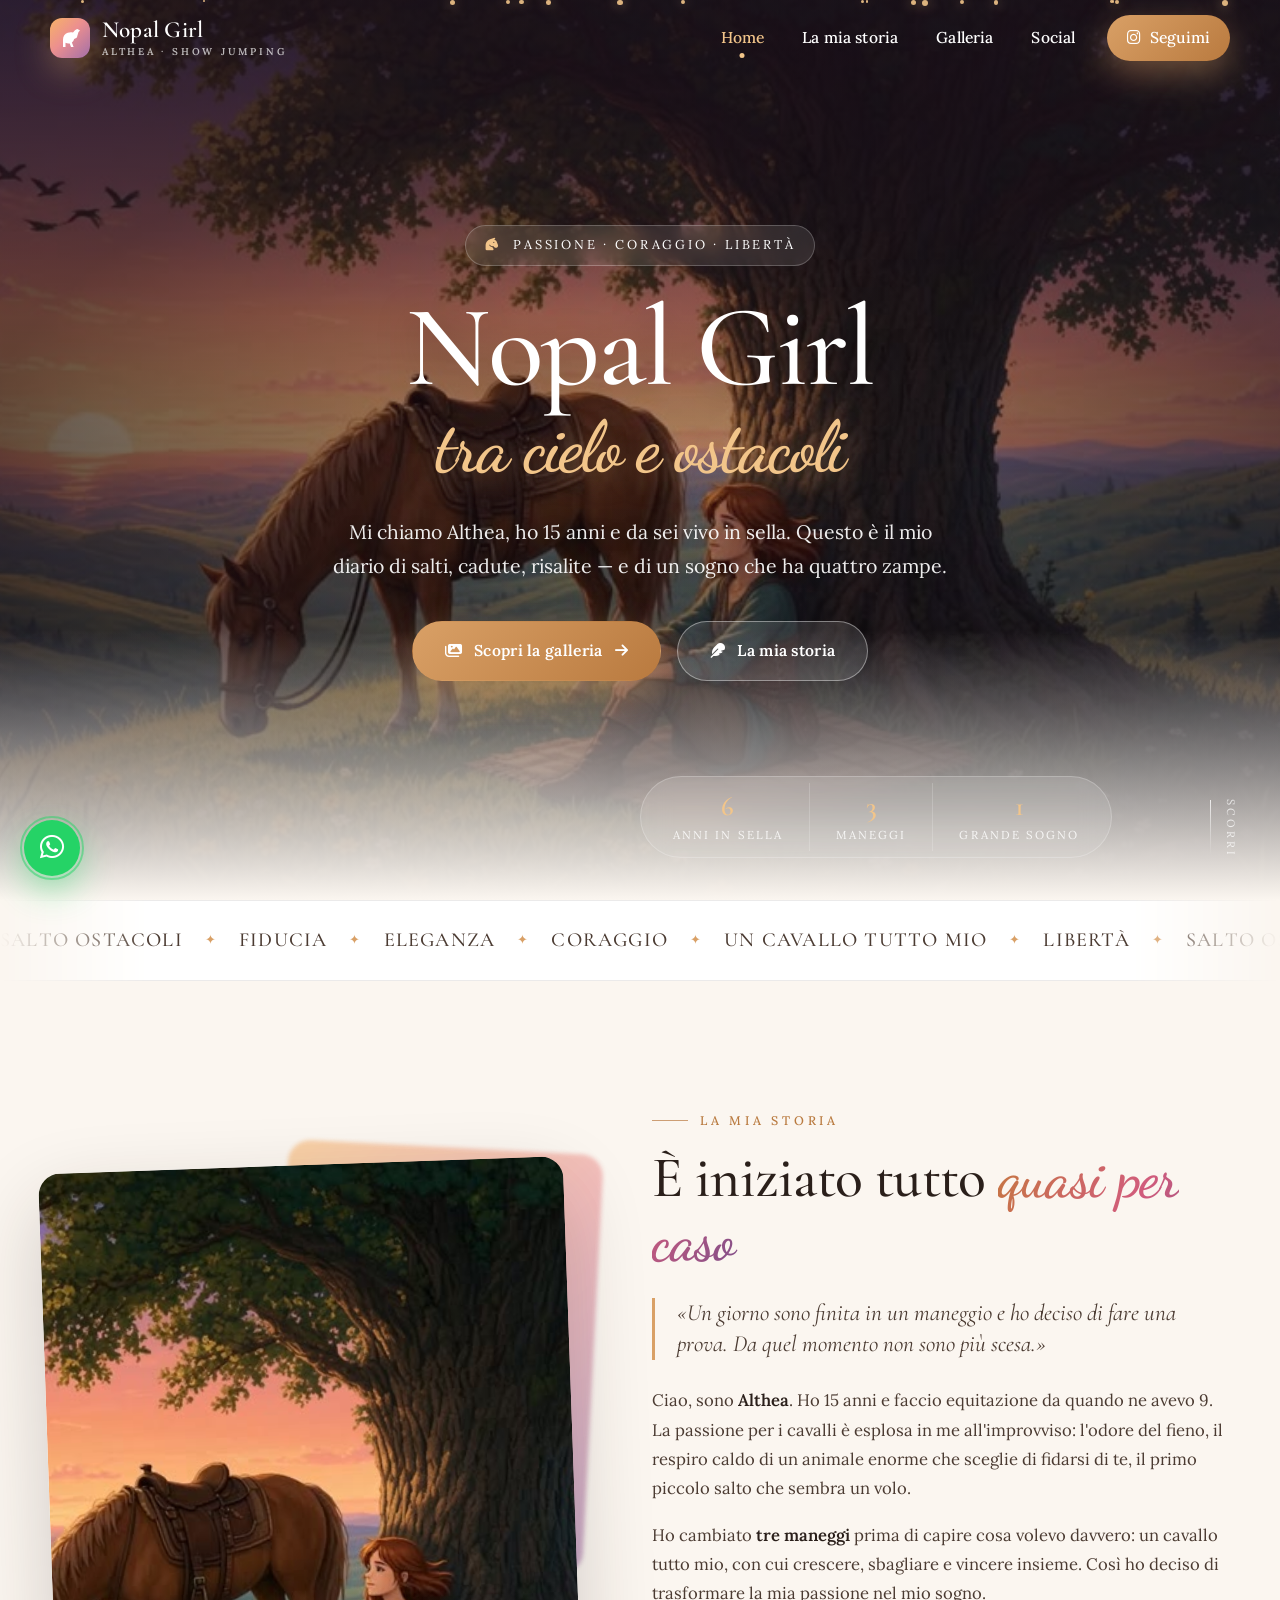
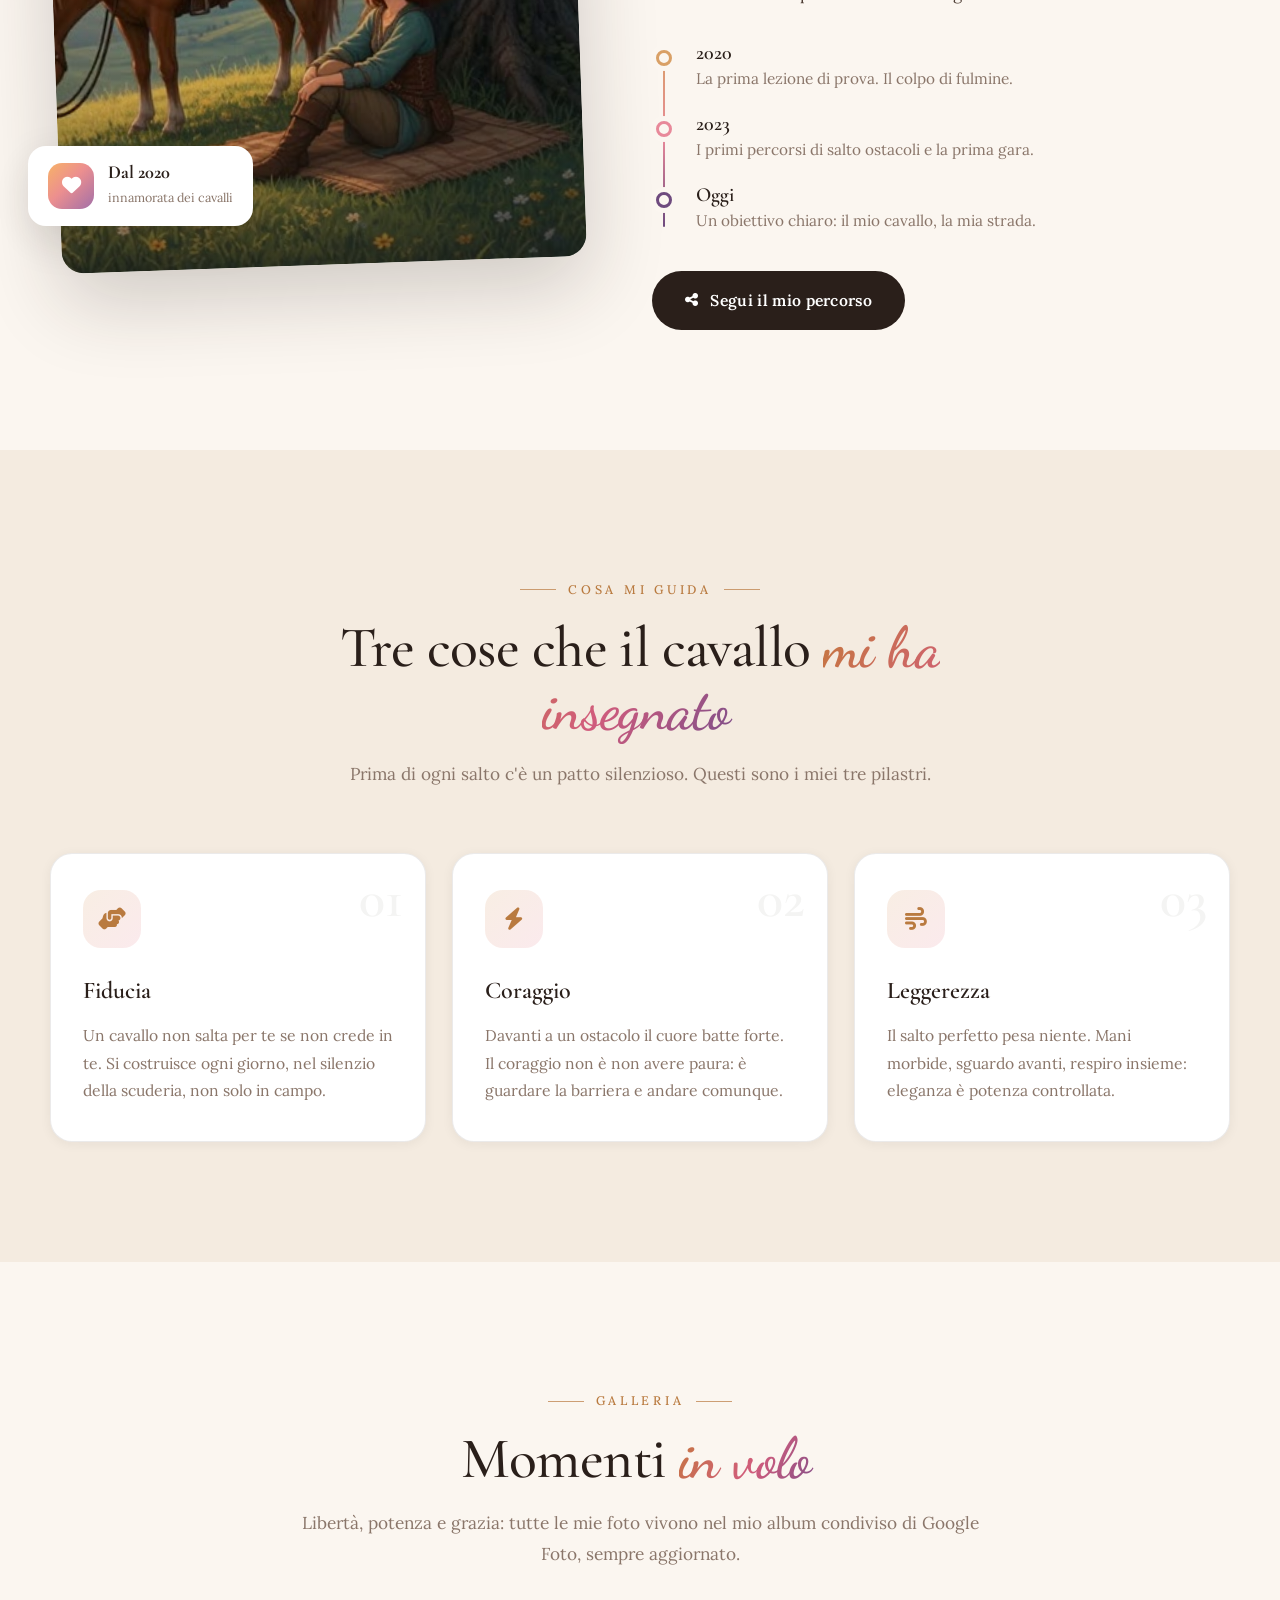
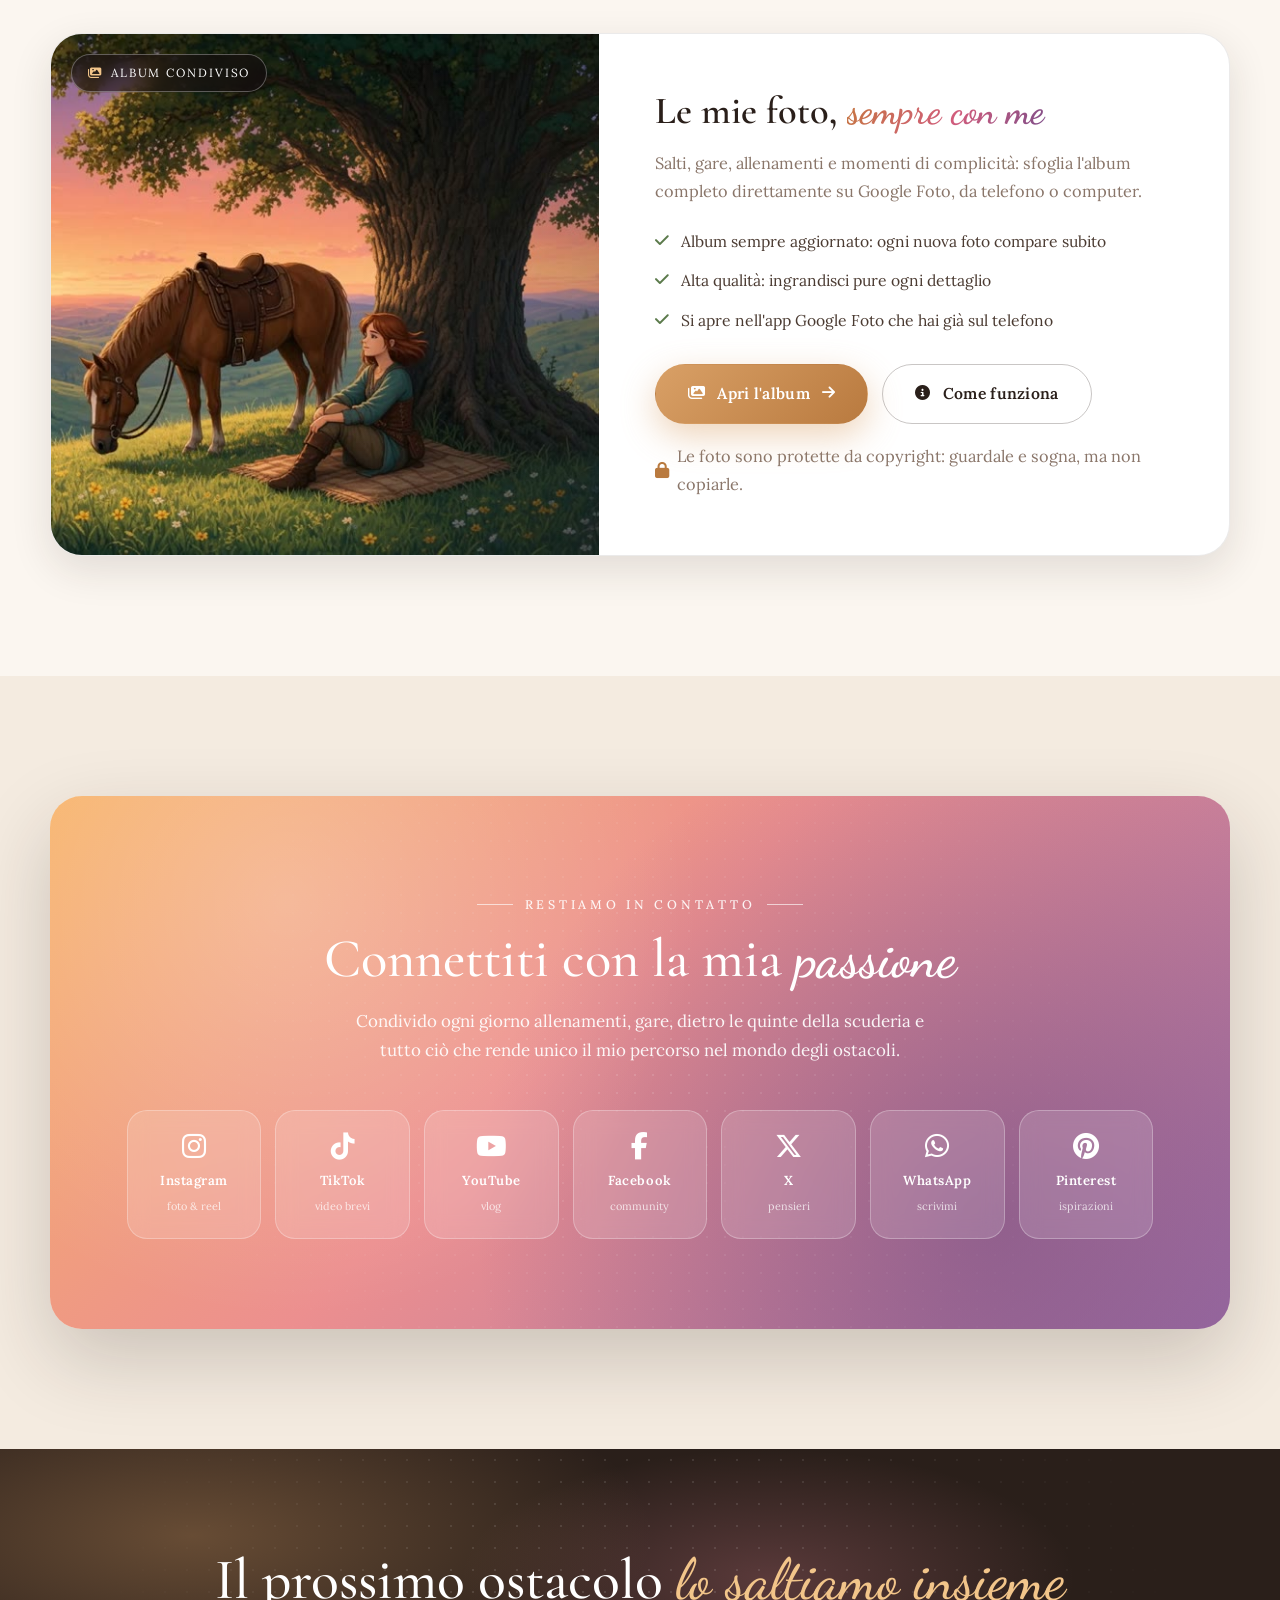
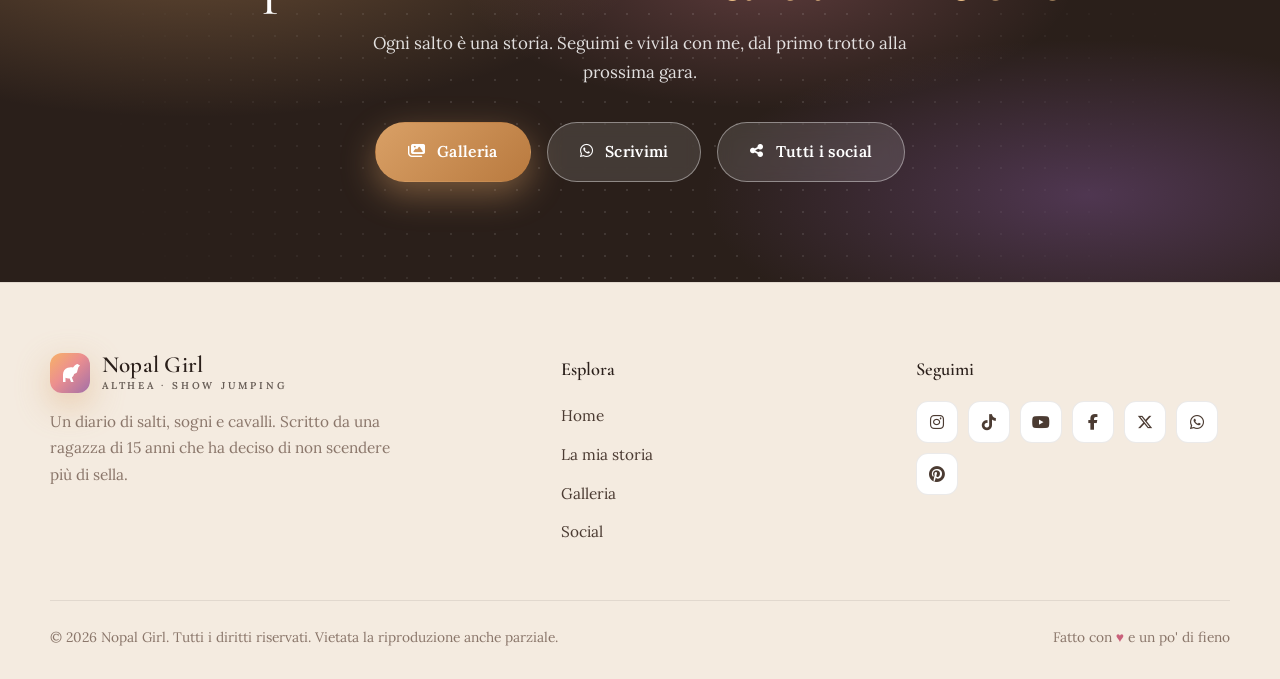
==== commit d441f7bf: "Licenza proprietaria: tutti i diritti riservati, uso vietato senza autorizzazione Co-authored-by: ar" ====
--- a/index.html
+++ b/index.html
@@ -1,4 +1,5 @@
 <!DOCTYPE html>
+<!-- © 2026 Nopal Girl — Tutti i diritti riservati. Vietati uso, copia e distribuzione. Vedi LICENSE. -->
 <html lang="it">
 <head>
   <meta charset="UTF-8">
--- a/assets/css/style.css
+++ b/assets/css/style.css
@@ -1,3 +1,4 @@
+/* © 2026 Nopal Girl — Tutti i diritti riservati. Vietati uso, copia e distribuzione. Vedi LICENSE. */
 /* ============================================================
    Nopal Girl — "Golden Hour" equestrian theme
    Palette ispirata alle illustrazioni: tramonto rosa/ambra,
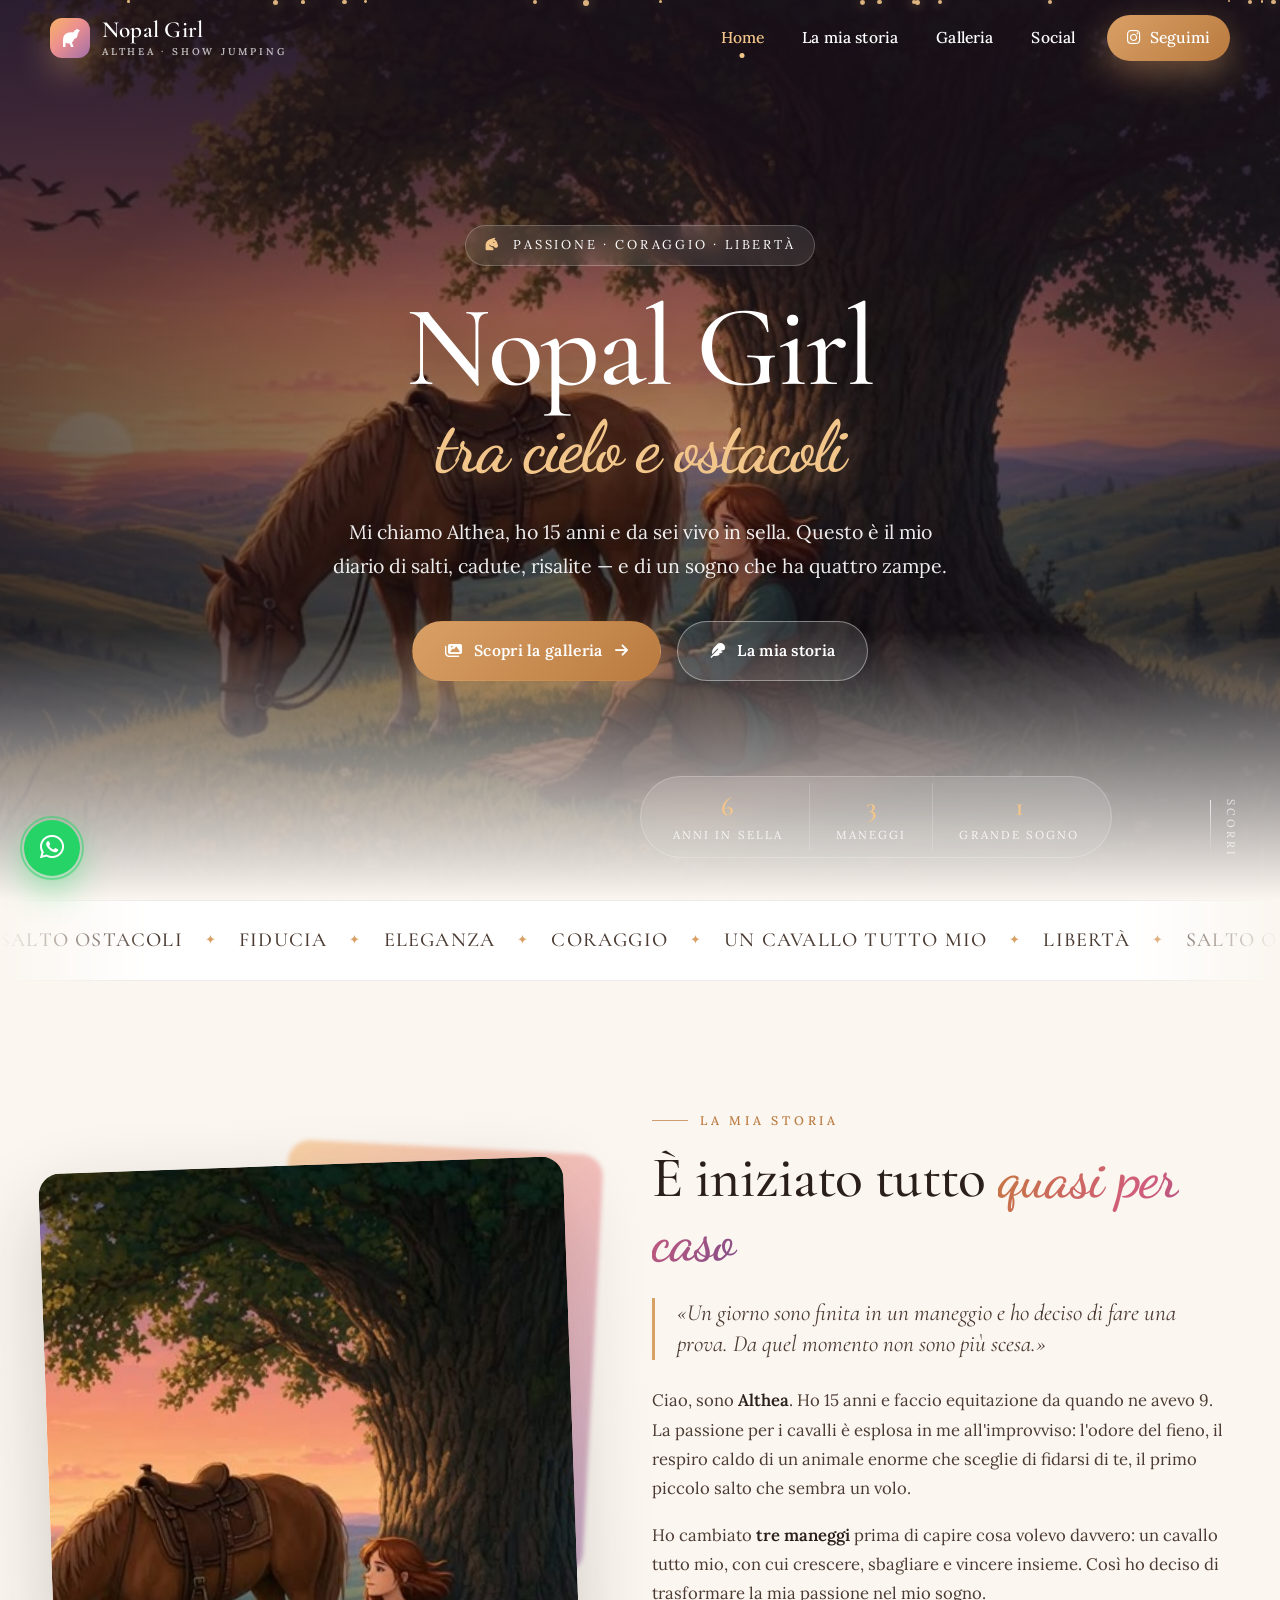
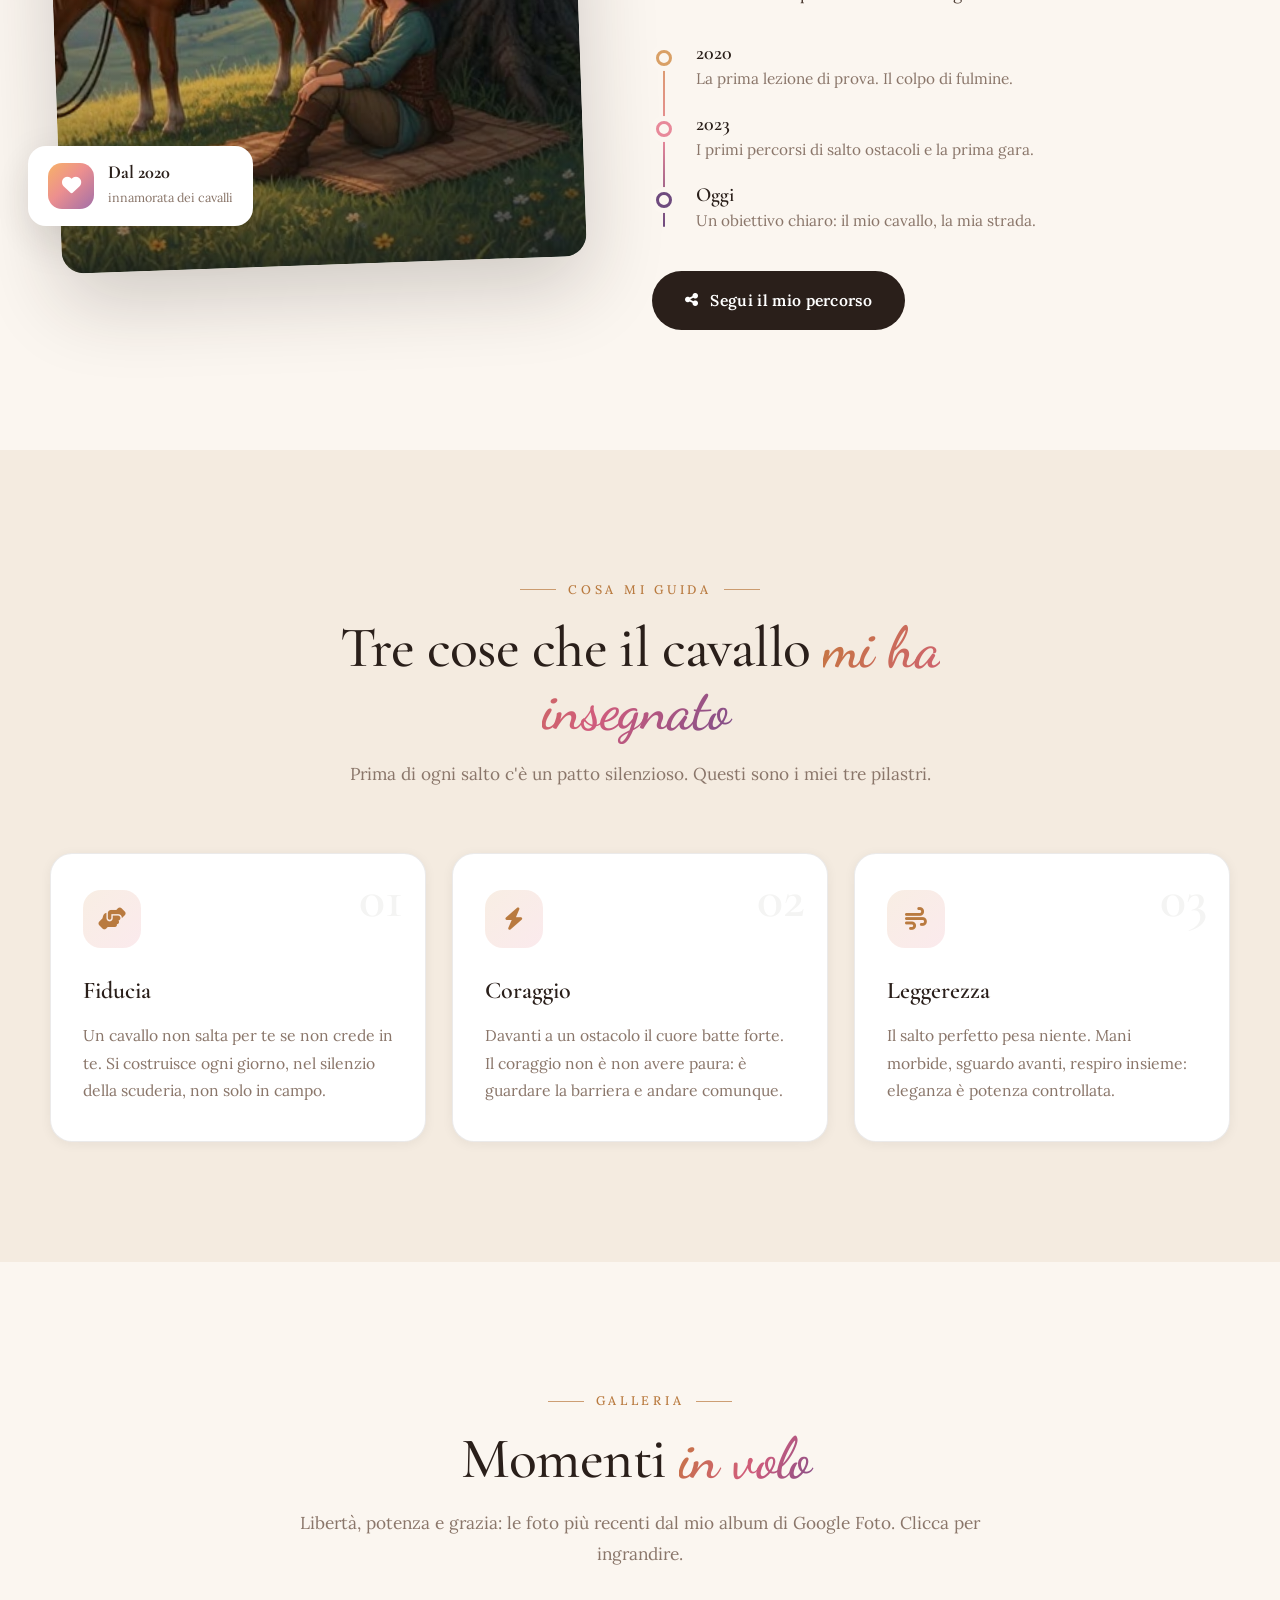
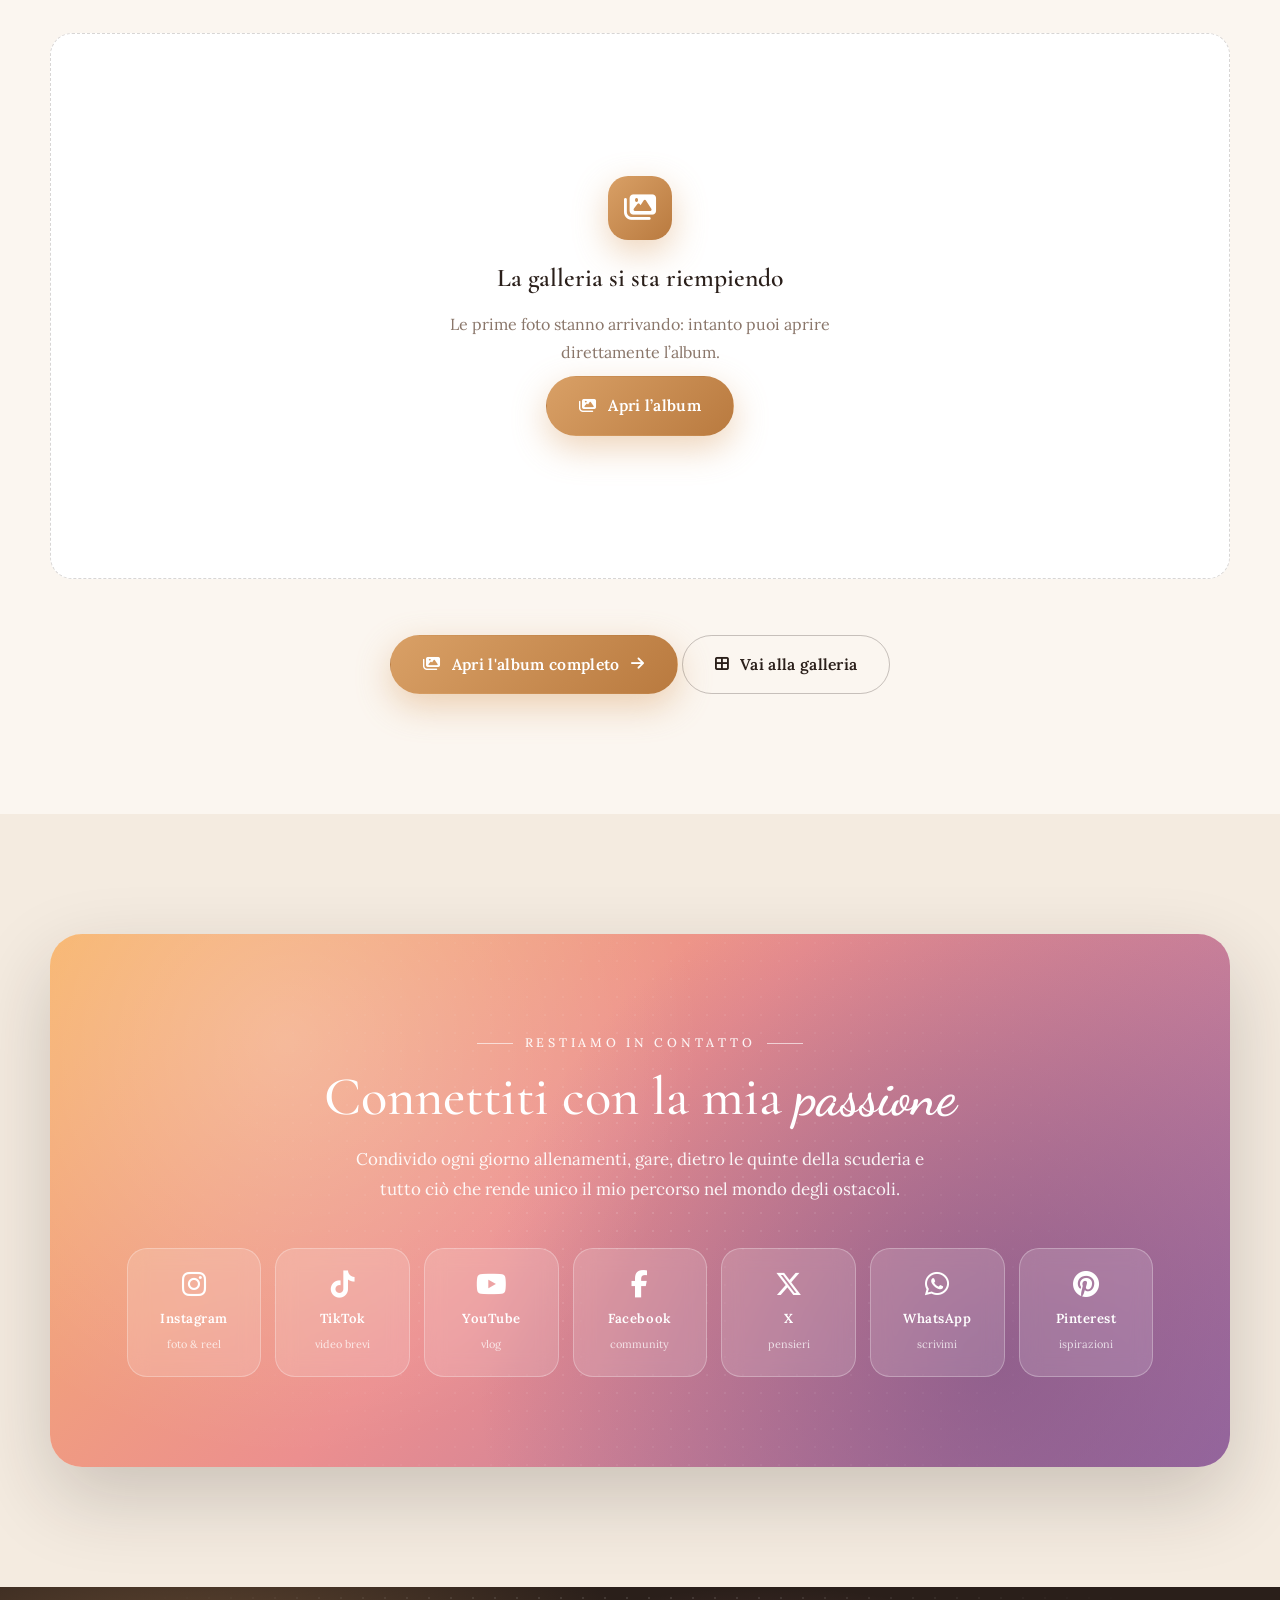
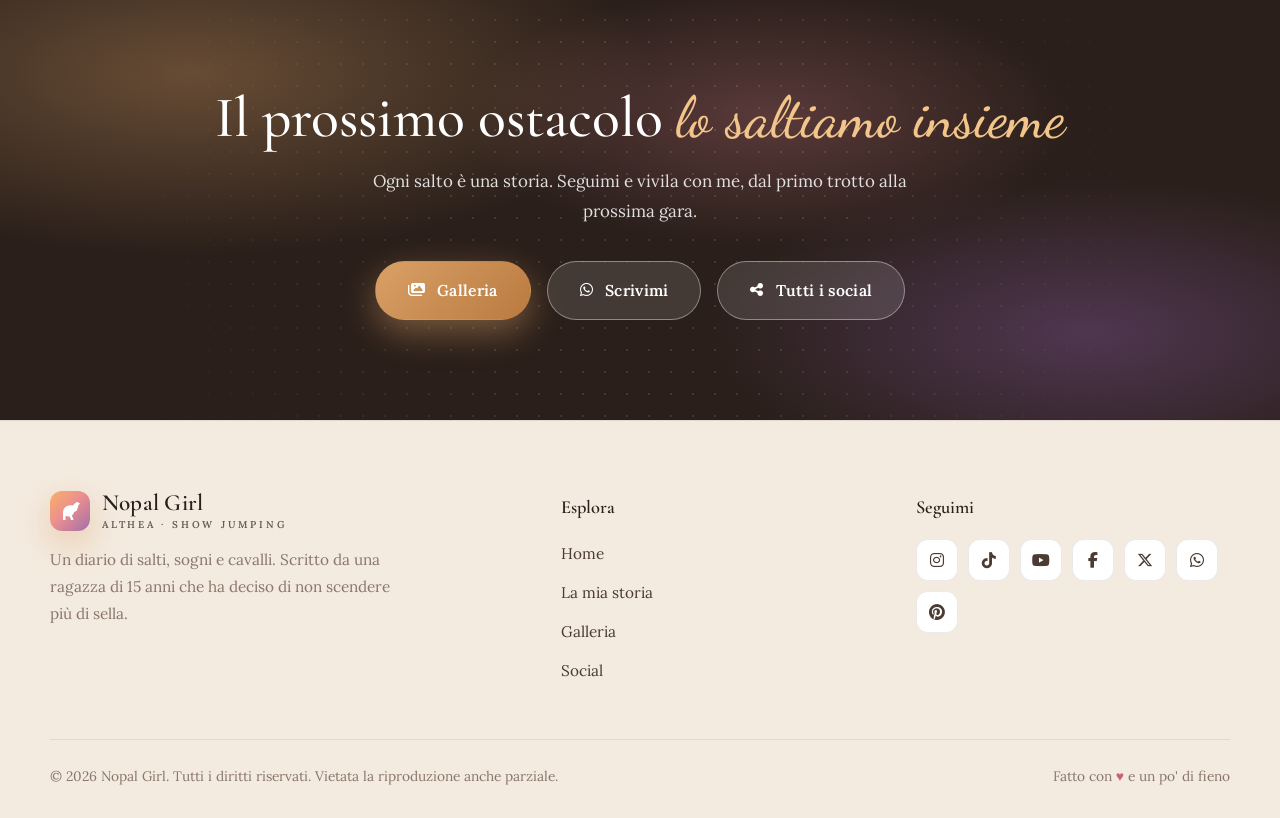
==== commit e561ffb1: "Galleria con foto dirette da Google Foto (sync automatico + lightbox) - Nuovo scripts/sync_photos.py" ====
--- a/index.html
+++ b/index.html
@@ -189,28 +189,14 @@
         <div class="section-head reveal">
           <span class="eyebrow center">Galleria</span>
           <h2 id="gallery-title">Momenti <em>in volo</em></h2>
-          <p>Libertà, potenza e grazia: tutte le mie foto vivono nel mio album condiviso di Google Foto, sempre aggiornato.</p>
-        </div>
-        <div class="album-card reveal-scale">
-          <div class="album-cover">
-            <span class="album-badge-float"><i class="fas fa-images"></i> Album condiviso</span>
-            <img src="assets/videos/video-poster.jpg" alt="Althea con il suo cavallo al tramonto" loading="lazy" decoding="async" draggable="false">
-          </div>
-          <div class="album-body">
-            <h3>Le mie foto, <em>sempre con me</em></h3>
-            <p>Salti, gare, allenamenti e momenti di complicità: sfoglia l'album completo direttamente su Google Foto, da telefono o computer.</p>
-            <ul class="album-feats">
-              <li><i class="fas fa-check"></i> Album sempre aggiornato: ogni nuova foto compare subito</li>
-              <li><i class="fas fa-check"></i> Alta qualità: ingrandisci pure ogni dettaglio</li>
-              <li><i class="fas fa-check"></i> Si apre nell'app Google Foto che hai già sul telefono</li>
-            </ul>
-            <div class="album-actions">
-              <a data-secret="photos" href="#" class="btn btn-primary" target="_blank" rel="noopener"><i class="fas fa-images"></i> Apri l'album <i class="fas fa-arrow-right"></i></a>
-              <a href="gallery.html" class="btn btn-outline"><i class="fas fa-circle-info"></i> Come funziona</a>
-            </div>
-            <p class="album-note"><i class="fas fa-lock"></i> Le foto sono protette da copyright: guardale e sogna, ma non copiarle.</p>
-          </div>
-        </div>
+          <p>Libertà, potenza e grazia: le foto più recenti dal mio album di Google Foto. Clicca per ingrandire.</p>
+          <p id="gallery-meta" class="gallery-meta" aria-live="polite"></p>
+        </div>
+        <div id="gallery-grid" class="gallery-grid" data-src="assets/data/photos.json" data-limit="6" aria-busy="true"></div>
+        <p class="gallery-note reveal">
+          <a data-secret="photos" href="#" class="btn btn-primary" target="_blank" rel="noopener"><i class="fas fa-images"></i> Apri l'album completo <i class="fas fa-arrow-right"></i></a>
+          <a href="gallery.html" class="btn btn-outline"><i class="fas fa-border-all"></i> Vai alla galleria</a>
+        </p>
       </div>
     </section>
 
--- a/assets/css/style.css
+++ b/assets/css/style.css
@@ -480,69 +480,131 @@
   color: rgba(42, 31, 26, 0.05);
 }
 
-/* ---------------- Album Google Foto ---------------- */
-.album-card {
-  position: relative; overflow: hidden;
-  display: grid; grid-template-columns: 1fr 1.15fr;
-  border-radius: 32px; background: var(--surface);
-  border: 1px solid var(--line); box-shadow: var(--shadow-md);
-}
-.album-cover { position: relative; min-height: 400px; overflow: hidden; background: var(--bg-alt); }
-.album-cover img {
-  position: absolute; inset: 0; width: 100%; height: 100%; object-fit: cover;
-  transition: transform 1s var(--ease);
-}
-.album-card:hover .album-cover img { transform: scale(1.05); }
-.album-cover::after {
-  content: ''; position: absolute; inset: 0;
-  background: linear-gradient(100deg, transparent 55%, rgba(42, 31, 26, 0.28));
-}
-.album-badge-float {
-  position: absolute; top: 20px; left: 20px; z-index: 1;
-  display: inline-flex; align-items: center; gap: 8px;
-  padding: 8px 16px; border-radius: var(--pill);
-  background: rgba(20, 12, 16, 0.55); color: #fff;
-  font-size: 0.74rem; letter-spacing: 0.16em; text-transform: uppercase;
-  border: 1px solid rgba(255, 255, 255, 0.3);
+/* ---------------- Gallery ---------------- */
+.gallery-grid {
+  display: grid; gap: var(--gap);
+  grid-template-columns: repeat(3, 1fr);
+  grid-auto-rows: 260px;
+  grid-auto-flow: dense;
+}
+.card {
+  position: relative; border-radius: var(--radius); overflow: hidden;
+  background: var(--bg-alt);
+  box-shadow: var(--shadow-sm);
+  cursor: zoom-in;
+  transition: transform 0.6s var(--ease), box-shadow 0.6s var(--ease);
+}
+.card:hover { transform: translateY(-6px); box-shadow: var(--shadow-md); }
+.card:focus-visible { outline: 3px solid var(--amber-deep); outline-offset: 4px; }
+.card.wide { grid-column: span 2; }
+.card.tall { grid-row: span 2; }
+.card img {
+  width: 100%; height: 100%; object-fit: cover;
+  transition: transform 1s var(--ease), filter 0.6s;
+}
+.card:hover img { transform: scale(1.06); }
+.card .placeholder {
+  position: absolute; inset: 0; display: grid; place-items: center;
+  font-size: 3rem; background: linear-gradient(135deg, #f3dcc2, #e0b28c);
+  color: rgba(255, 255, 255, 0.95);
+}
+.card-caption {
+  position: absolute; inset: auto 0 0 0; padding: 24px 24px 22px;
+  color: #fff;
+  background: linear-gradient(180deg, transparent, rgba(30, 18, 20, 0.78));
+  transform: translateY(8px); opacity: 0.94;
+  transition: transform 0.6s var(--ease), opacity 0.6s;
+}
+.card:hover .card-caption { transform: translateY(0); opacity: 1; }
+.card-caption .tag {
+  display: inline-block; font-size: 0.68rem; letter-spacing: 0.24em; text-transform: uppercase;
+  color: var(--gold); margin-bottom: 6px;
+}
+.card-caption h3 { font-family: var(--font-display); font-weight: 600; font-size: 1.5rem; line-height: 1.1; }
+.card-caption p { font-size: 0.9rem; opacity: 0.85; margin-top: 4px; }
+.card .zoom {
+  position: absolute; top: 16px; right: 16px;
+  width: 40px; height: 40px; border-radius: 50%;
+  display: grid; place-items: center;
+  background: rgba(255, 255, 255, 0.18); color: #fff;
+  border: 1px solid rgba(255, 255, 255, 0.35);
   backdrop-filter: blur(8px); -webkit-backdrop-filter: blur(8px);
-}
-.album-badge-float i { color: var(--gold); }
-.album-body {
-  padding: clamp(32px, 5vw, 56px);
-  display: flex; flex-direction: column; justify-content: center; gap: 16px;
-}
-.album-body h3 {
-  font-family: var(--font-display); font-weight: 600;
-  font-size: clamp(1.8rem, 3vw, 2.4rem); line-height: 1.12;
-}
-.album-body h3 em {
-  font-family: var(--font-script); font-style: normal;
-  background: var(--grad-text);
-  -webkit-background-clip: text; background-clip: text; color: transparent;
-  padding-right: 0.1em;
-}
-.album-body > p { color: var(--ink-3); font-size: 1.02rem; }
-.album-feats { list-style: none; display: grid; gap: 12px; margin: 6px 0 8px; }
-.album-feats li { display: flex; gap: 12px; align-items: flex-start; color: var(--ink-2); font-size: 0.98rem; }
-.album-feats i { color: var(--sage-deep); margin-top: 5px; }
-.album-actions { display: flex; gap: 14px; flex-wrap: wrap; margin-top: 6px; }
-.album-note { margin-top: 2px; font-size: 0.85rem; color: var(--ink-3); display: flex; align-items: center; gap: 8px; }
-.album-note i { color: var(--amber-deep); }
-
-.album-steps { display: grid; grid-template-columns: repeat(3, 1fr); gap: var(--gap); margin-top: var(--gap); }
-.album-step {
+  opacity: 0; transform: scale(0.8);
+  transition: opacity 0.4s, transform 0.5s var(--ease);
+}
+.card:hover .zoom { opacity: 1; transform: scale(1); }
+
+.gallery-note { text-align: center; margin-top: 56px; }
+.gallery-meta {
+  display: inline-flex; align-items: center; gap: 8px; margin-top: 14px;
+  padding: 6px 14px; border-radius: var(--pill);
   background: var(--surface); border: 1px solid var(--line);
-  border-radius: var(--radius); padding: 28px 26px; box-shadow: var(--shadow-sm);
-  transition: transform 0.5s var(--ease), box-shadow 0.5s var(--ease);
-}
-.album-step:hover { transform: translateY(-6px); box-shadow: var(--shadow-md); }
-.album-step .n {
-  font-family: var(--font-display); font-size: 2.6rem; font-weight: 600; line-height: 1;
-  background: var(--grad-text);
-  -webkit-background-clip: text; background-clip: text; color: transparent;
-}
-.album-step h4 { font-family: var(--font-display); font-size: 1.2rem; margin: 10px 0 6px; }
-.album-step p { color: var(--ink-3); font-size: 0.92rem; }
+  font-size: 0.8rem; letter-spacing: 0.06em; color: var(--ink-3);
+}
+.gallery-meta:empty { display: none; }
+.gallery-meta i { color: var(--amber-deep); }
+.gallery-grid[aria-busy="true"]:empty { min-height: 260px; }
+.gallery-grid[aria-busy="true"]:empty::before {
+  content: ''; grid-column: 1 / -1; border-radius: var(--radius);
+  background: linear-gradient(90deg, var(--bg-alt) 25%, #f9f1e7 50%, var(--bg-alt) 75%);
+  background-size: 200% 100%; animation: shimmer 1.4s linear infinite;
+}
+.gallery-empty {
+  grid-column: 1 / -1; grid-row: span 2;
+  display: grid; place-items: center; align-content: center; gap: 10px;
+  text-align: center; padding: 60px 24px;
+  border-radius: var(--radius); border: 1px dashed rgba(42, 31, 26, 0.18);
+  background: var(--surface);
+}
+.gallery-empty .ic {
+  width: 64px; height: 64px; border-radius: 20px; display: grid; place-items: center;
+  font-size: 1.8rem; color: #fff; background: var(--grad-warm); margin-bottom: 6px;
+  box-shadow: var(--glow-amber);
+}
+.gallery-empty h3 { font-family: var(--font-display); font-weight: 600; font-size: 1.6rem; }
+.gallery-empty p { color: var(--ink-3); max-width: 420px; }
+@keyframes shimmer { to { background-position: -200% 0; } }
+
+/* ---------------- Lightbox ---------------- */
+.lightbox {
+  position: fixed; inset: 0; z-index: 4000;
+  display: grid; place-items: center; padding: 24px;
+  background: rgba(20, 12, 16, 0.92);
+  backdrop-filter: blur(12px); -webkit-backdrop-filter: blur(12px);
+  opacity: 0; visibility: hidden;
+  transition: opacity 0.4s, visibility 0.4s;
+}
+.lightbox.open { opacity: 1; visibility: visible; }
+.lightbox figure {
+  max-width: min(1100px, 100%); max-height: 100%;
+  display: flex; flex-direction: column; align-items: center;
+  transform: scale(0.94) translateY(12px);
+  transition: transform 0.5s var(--ease);
+}
+.lightbox.open figure { transform: none; }
+.lightbox img {
+  max-width: 100%; max-height: 78vh; border-radius: var(--radius);
+  box-shadow: 0 40px 100px rgba(0, 0, 0, 0.6);
+}
+.lightbox figcaption { color: #fff; text-align: center; margin-top: 18px; }
+.lightbox figcaption h3 { font-family: var(--font-display); font-weight: 600; font-size: 1.6rem; }
+.lightbox figcaption p { opacity: 0.75; font-size: 0.95rem; }
+.lb-btn {
+  position: absolute; width: 52px; height: 52px; border-radius: 50%;
+  border: 1px solid rgba(255, 255, 255, 0.3); background: rgba(255, 255, 255, 0.1);
+  color: #fff; font-size: 1.1rem; cursor: pointer; display: grid; place-items: center;
+  transition: background 0.3s, transform 0.3s var(--ease);
+}
+.lb-btn:hover { background: rgba(255, 255, 255, 0.22); transform: scale(1.06); }
+.lb-close { top: 22px; right: 22px; }
+.lb-prev { left: 22px; top: 50%; transform: translateY(-50%); }
+.lb-next { right: 22px; top: 50%; transform: translateY(-50%); }
+.lb-prev:hover { transform: translateY(-50%) scale(1.06); }
+.lb-next:hover { transform: translateY(-50%) scale(1.06); }
+.lb-counter {
+  position: absolute; bottom: 22px; left: 50%; transform: translateX(-50%);
+  color: rgba(255, 255, 255, 0.7); font-size: 0.85rem; letter-spacing: 0.2em;
+}
 
 /* ---------------- Social ---------------- */
 .social-hero {
@@ -785,9 +847,9 @@
 @media (max-width: 860px) {
   .about-grid { grid-template-columns: 1fr; }
   .about-visual { max-width: 420px; margin: 0 auto 20px; }
-  .album-card { grid-template-columns: 1fr; }
-  .album-cover { min-height: 280px; }
-  .album-steps { grid-template-columns: 1fr 1fr; }
+  .gallery-grid { grid-template-columns: 1fr 1fr; grid-auto-rows: 220px; }
+  .card.wide { grid-column: span 2; }
+  .card.tall { grid-row: span 1; }
 }
 @media (max-width: 720px) {
   :root { --nav-h: 66px; }
@@ -816,13 +878,15 @@
   .hero { padding-bottom: 90px; }
   .scroll-hint { display: none; }
   .values { grid-template-columns: 1fr; }
-  .album-cover { min-height: 220px; }
-  .album-steps { grid-template-columns: 1fr; }
+  .gallery-grid { grid-template-columns: 1fr; grid-auto-rows: 240px; }
+  .card.wide { grid-column: span 1; }
   .social-icons { grid-template-columns: repeat(2, 1fr); }
   .social-cards { grid-template-columns: 1fr; }
   .footer-grid { grid-template-columns: 1fr; }
   .about-badge { left: 8px; bottom: 16px; padding: 12px 16px; }
   .wa-float { left: 16px; bottom: 16px; width: 52px; height: 52px; }
+  .lb-prev, .lb-next { width: 44px; height: 44px; top: auto; bottom: 60px; transform: none; }
+  .lb-prev:hover, .lb-next:hover { transform: scale(1.06); }
 }
 
 /* ---------------- Reduced motion ---------------- */
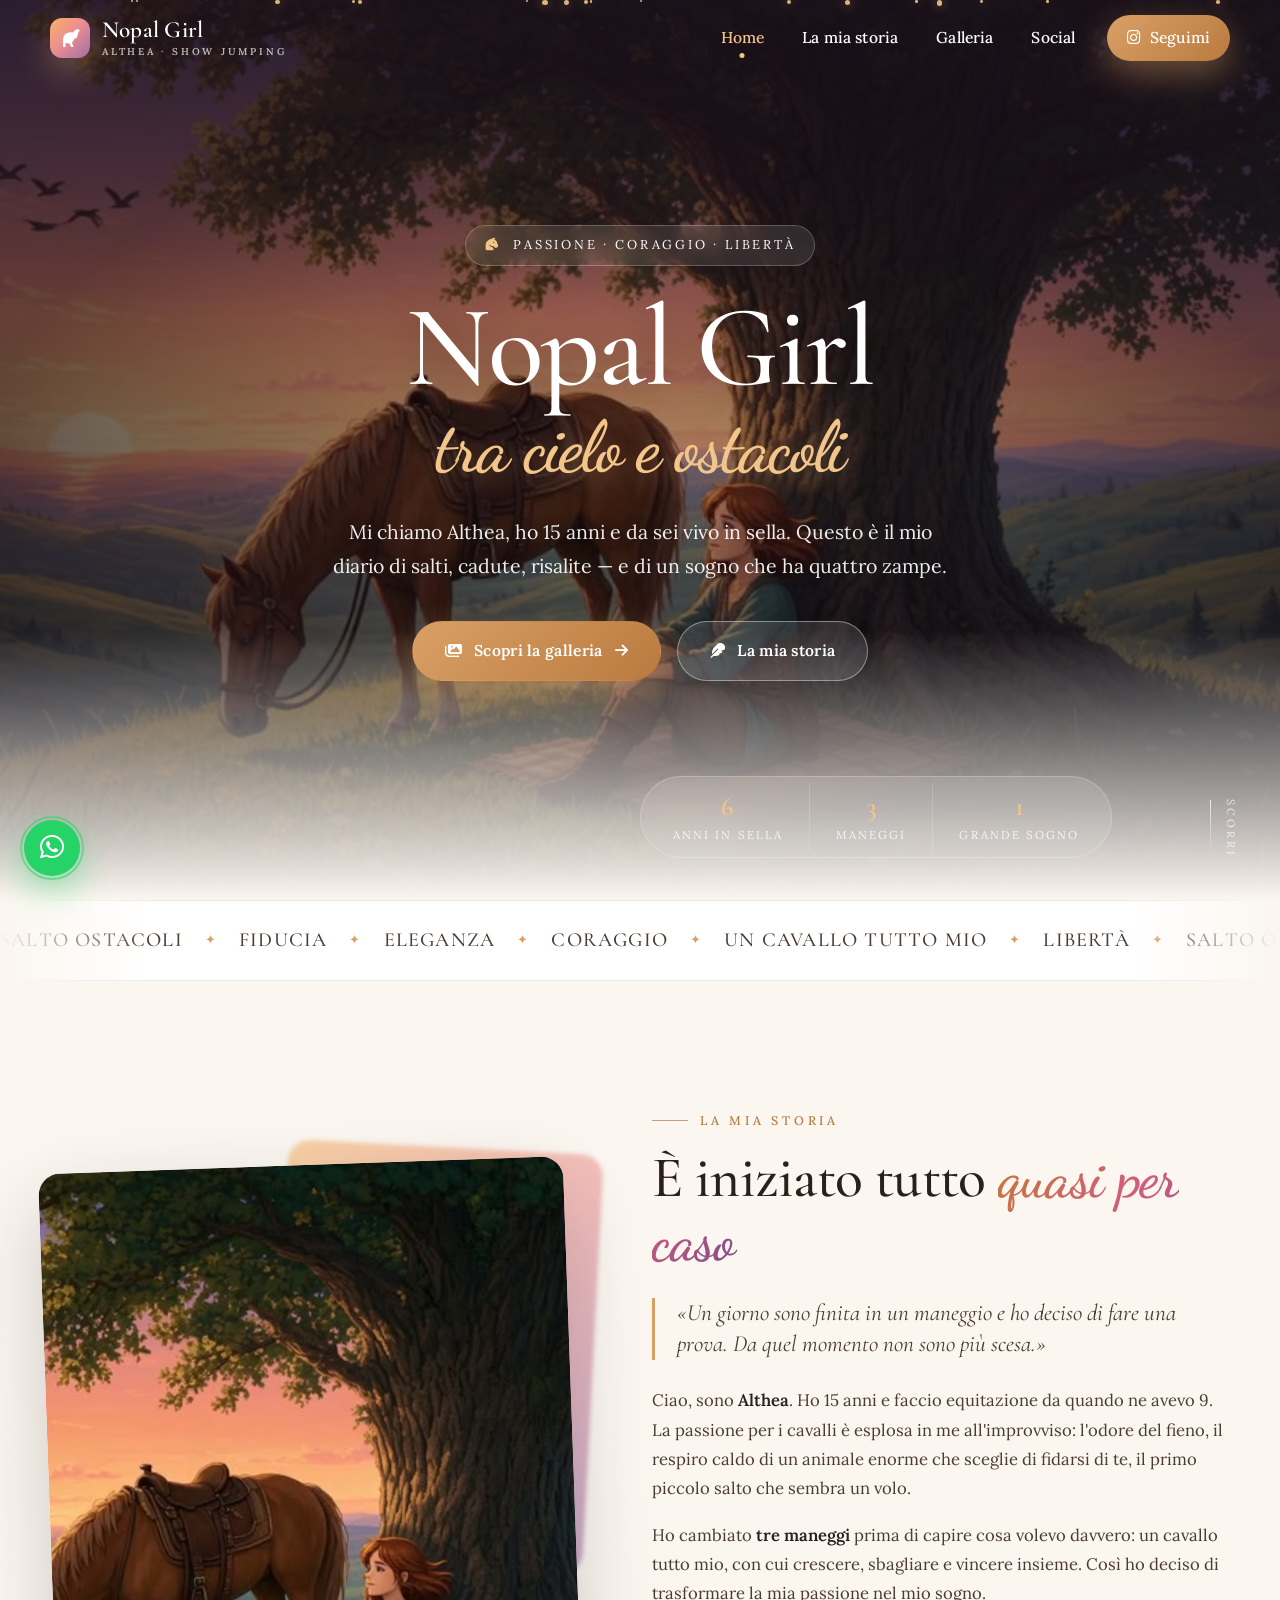
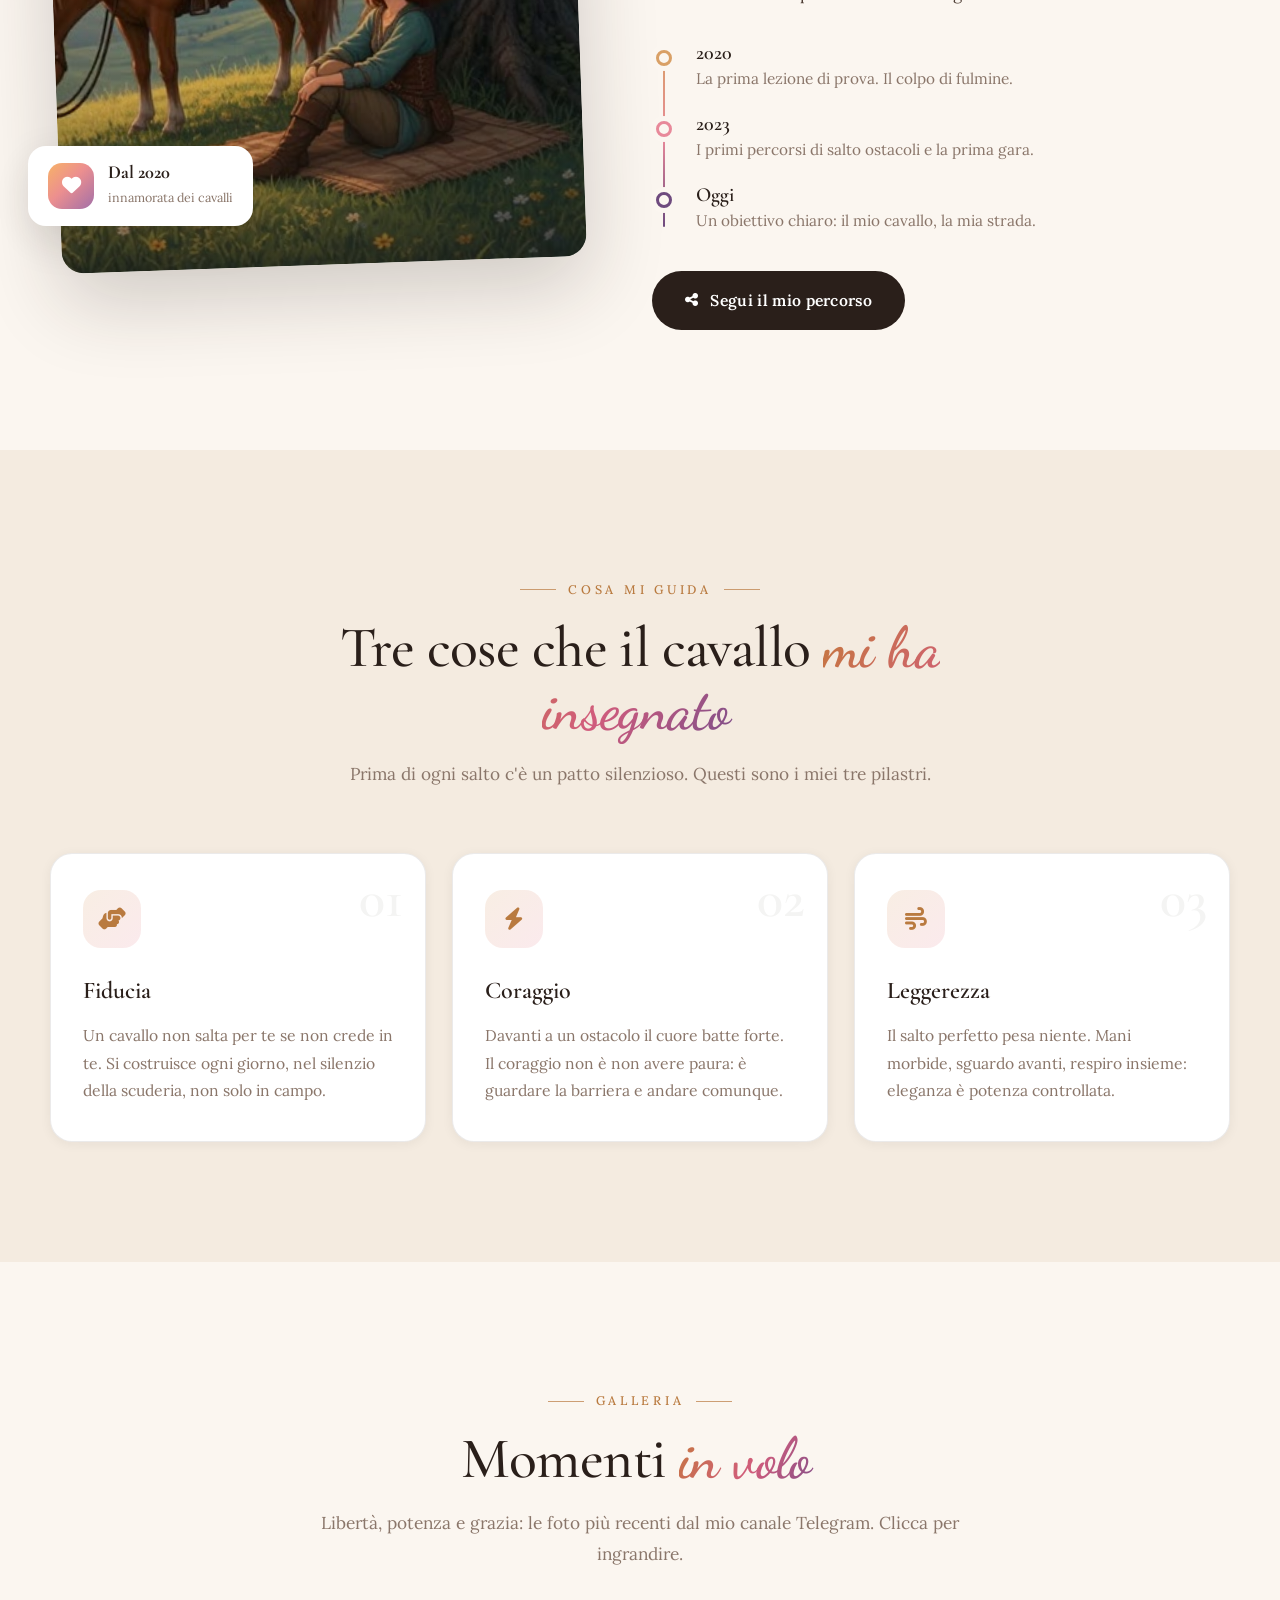
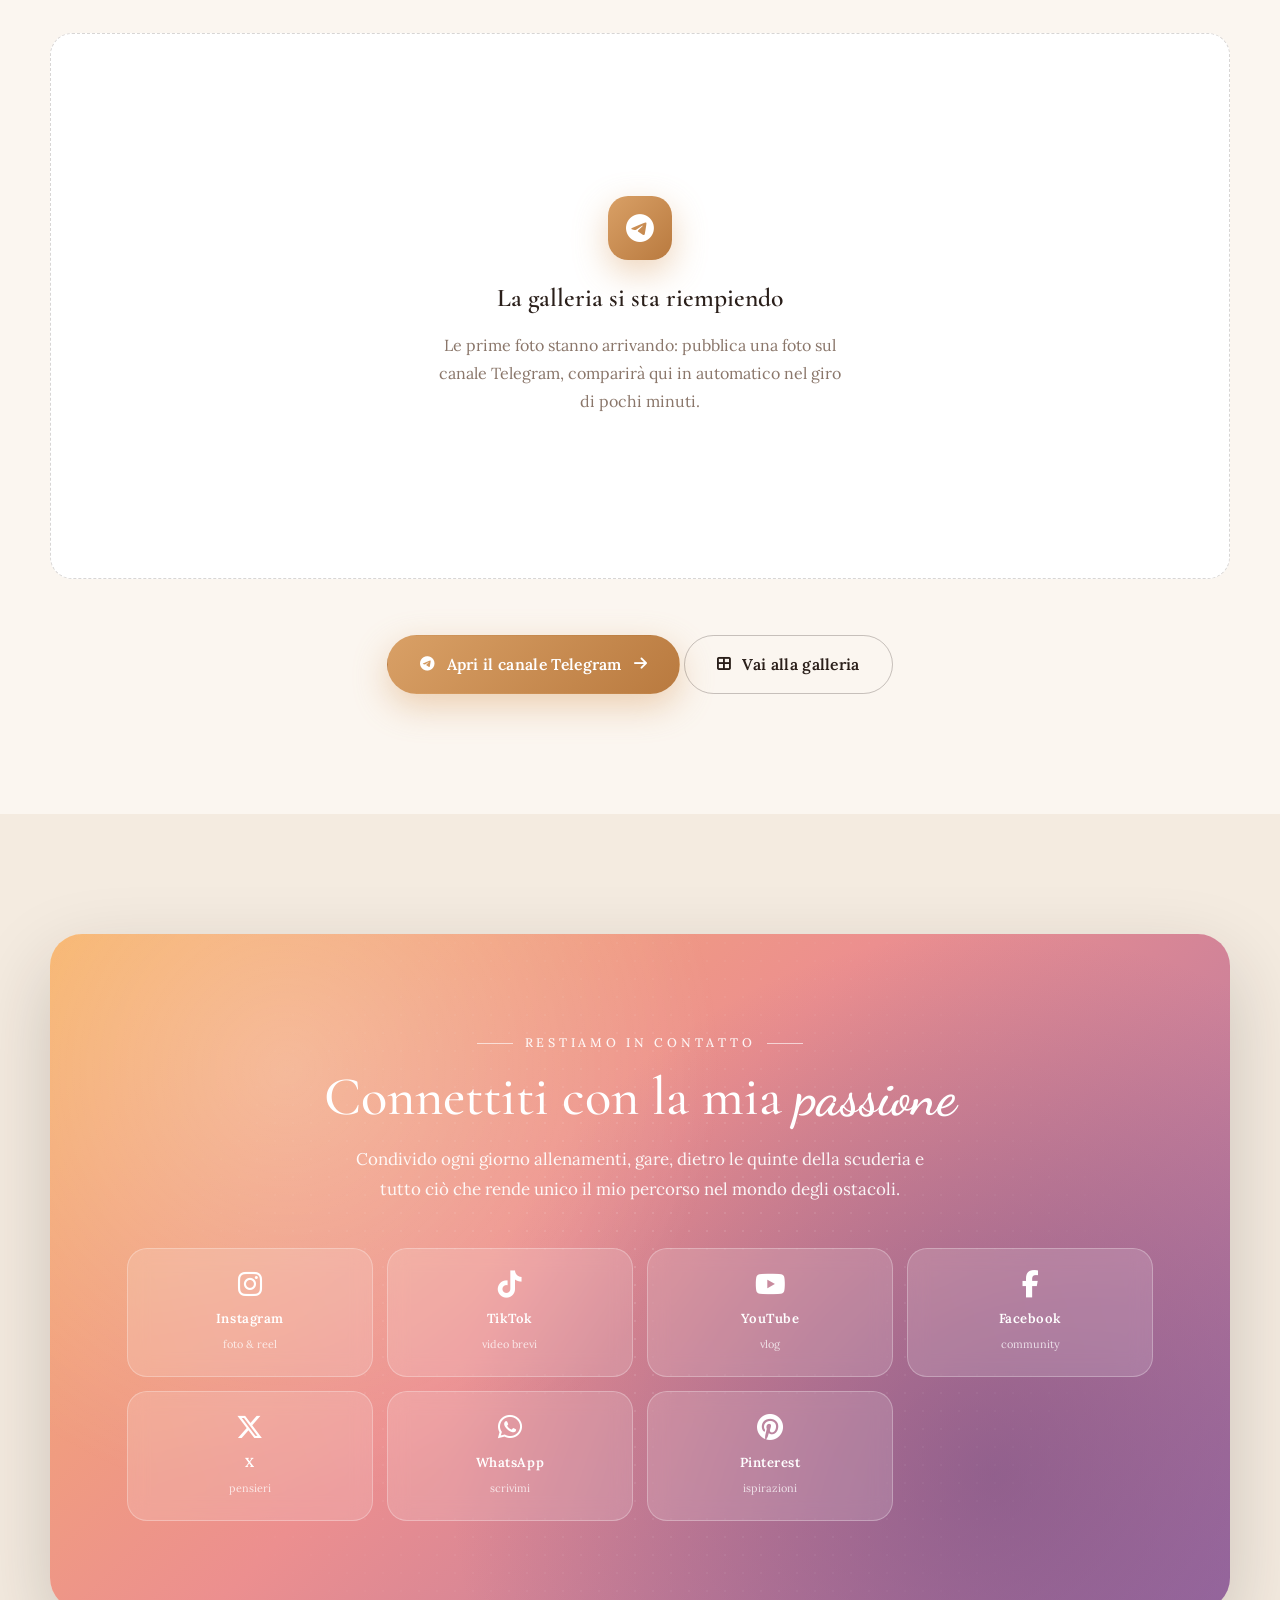
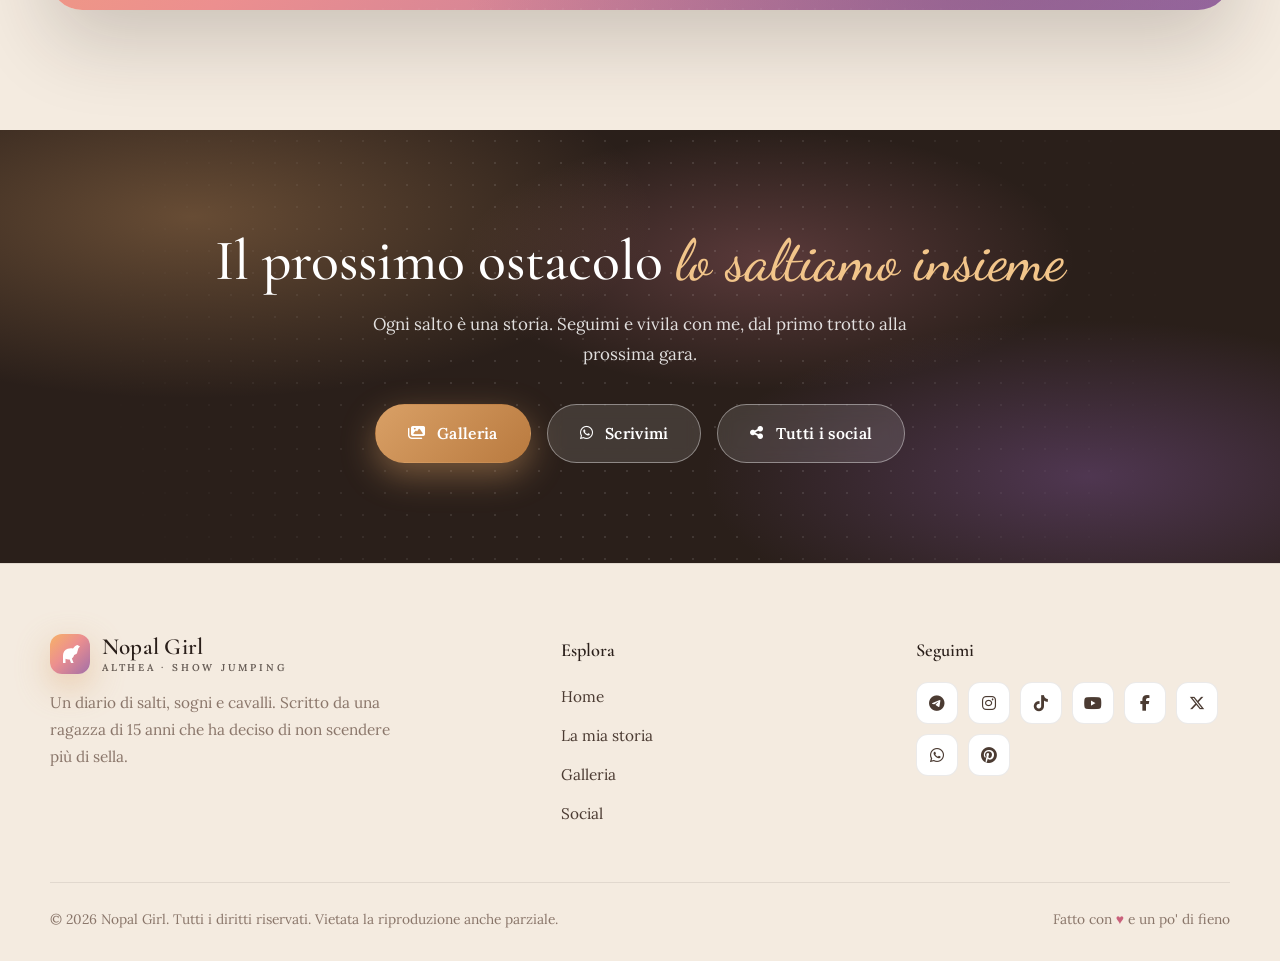
==== commit a3294f1a: "Galleria alimentata dal canale Telegram (Bot API + anteprima pubblica) - scripts/sync_telegram.py: s" ====
--- a/index.html
+++ b/index.html
@@ -189,12 +189,12 @@
         <div class="section-head reveal">
           <span class="eyebrow center">Galleria</span>
           <h2 id="gallery-title">Momenti <em>in volo</em></h2>
-          <p>Libertà, potenza e grazia: le foto più recenti dal mio album di Google Foto. Clicca per ingrandire.</p>
+          <p>Libertà, potenza e grazia: le foto più recenti dal mio canale Telegram. Clicca per ingrandire.</p>
           <p id="gallery-meta" class="gallery-meta" aria-live="polite"></p>
         </div>
         <div id="gallery-grid" class="gallery-grid" data-src="assets/data/photos.json" data-limit="6" aria-busy="true"></div>
         <p class="gallery-note reveal">
-          <a data-secret="photos" href="#" class="btn btn-primary" target="_blank" rel="noopener"><i class="fas fa-images"></i> Apri l'album completo <i class="fas fa-arrow-right"></i></a>
+          <a data-secret="photos" href="#" class="btn btn-primary" target="_blank" rel="noopener"><i class="fab fa-telegram"></i> Apri il canale Telegram <i class="fas fa-arrow-right"></i></a>
           <a href="gallery.html" class="btn btn-outline"><i class="fas fa-border-all"></i> Vai alla galleria</a>
         </p>
       </div>
@@ -262,6 +262,7 @@
         <div>
           <h4>Seguimi</h4>
           <div class="footer-social">
+            <a data-secret="photos" href="#" target="_blank" rel="noopener" aria-label="Telegram"><i class="fab fa-telegram"></i></a>
             <a href="https://instagram.com/nopalgirl" target="_blank" rel="noopener" aria-label="Instagram"><i class="fab fa-instagram"></i></a>
             <a href="https://tiktok.com/@nopalgirl" target="_blank" rel="noopener" aria-label="TikTok"><i class="fab fa-tiktok"></i></a>
             <a href="https://youtube.com/nopalgirl" target="_blank" rel="noopener" aria-label="YouTube"><i class="fab fa-youtube"></i></a>
--- a/assets/css/style.css
+++ b/assets/css/style.css
@@ -634,7 +634,7 @@
 .social-hero p { max-width: 600px; margin: 18px auto 0; opacity: 0.92; font-size: 1.06rem; }
 
 .social-icons {
-  display: grid; grid-template-columns: repeat(7, 1fr); gap: 14px;
+  display: grid; grid-template-columns: repeat(4, 1fr); gap: 14px;
   margin-top: 44px;
 }
 .social-link {
@@ -660,6 +660,7 @@
 .social-link:hover .fa-x-twitter { color: #000; }
 .social-link:hover .fa-pinterest { color: #e60023; }
 .social-link:hover .fa-whatsapp { color: #25d366; }
+.social-link:hover .fa-telegram { color: #26a5e4; }
 .social-link span { font-size: 0.82rem; font-weight: 600; letter-spacing: 0.04em; }
 .social-link small { font-size: 0.68rem; opacity: 0.75; margin-top: -6px; }
 
@@ -688,6 +689,7 @@
 .ic-x  { background: #222; }
 .ic-pi { background: #e60023; }
 .ic-wa { background: #25d366; }
+.ic-tg { background: #26a5e4; }
 
 /* ---------------- CTA strip ---------------- */
 .cta-strip {
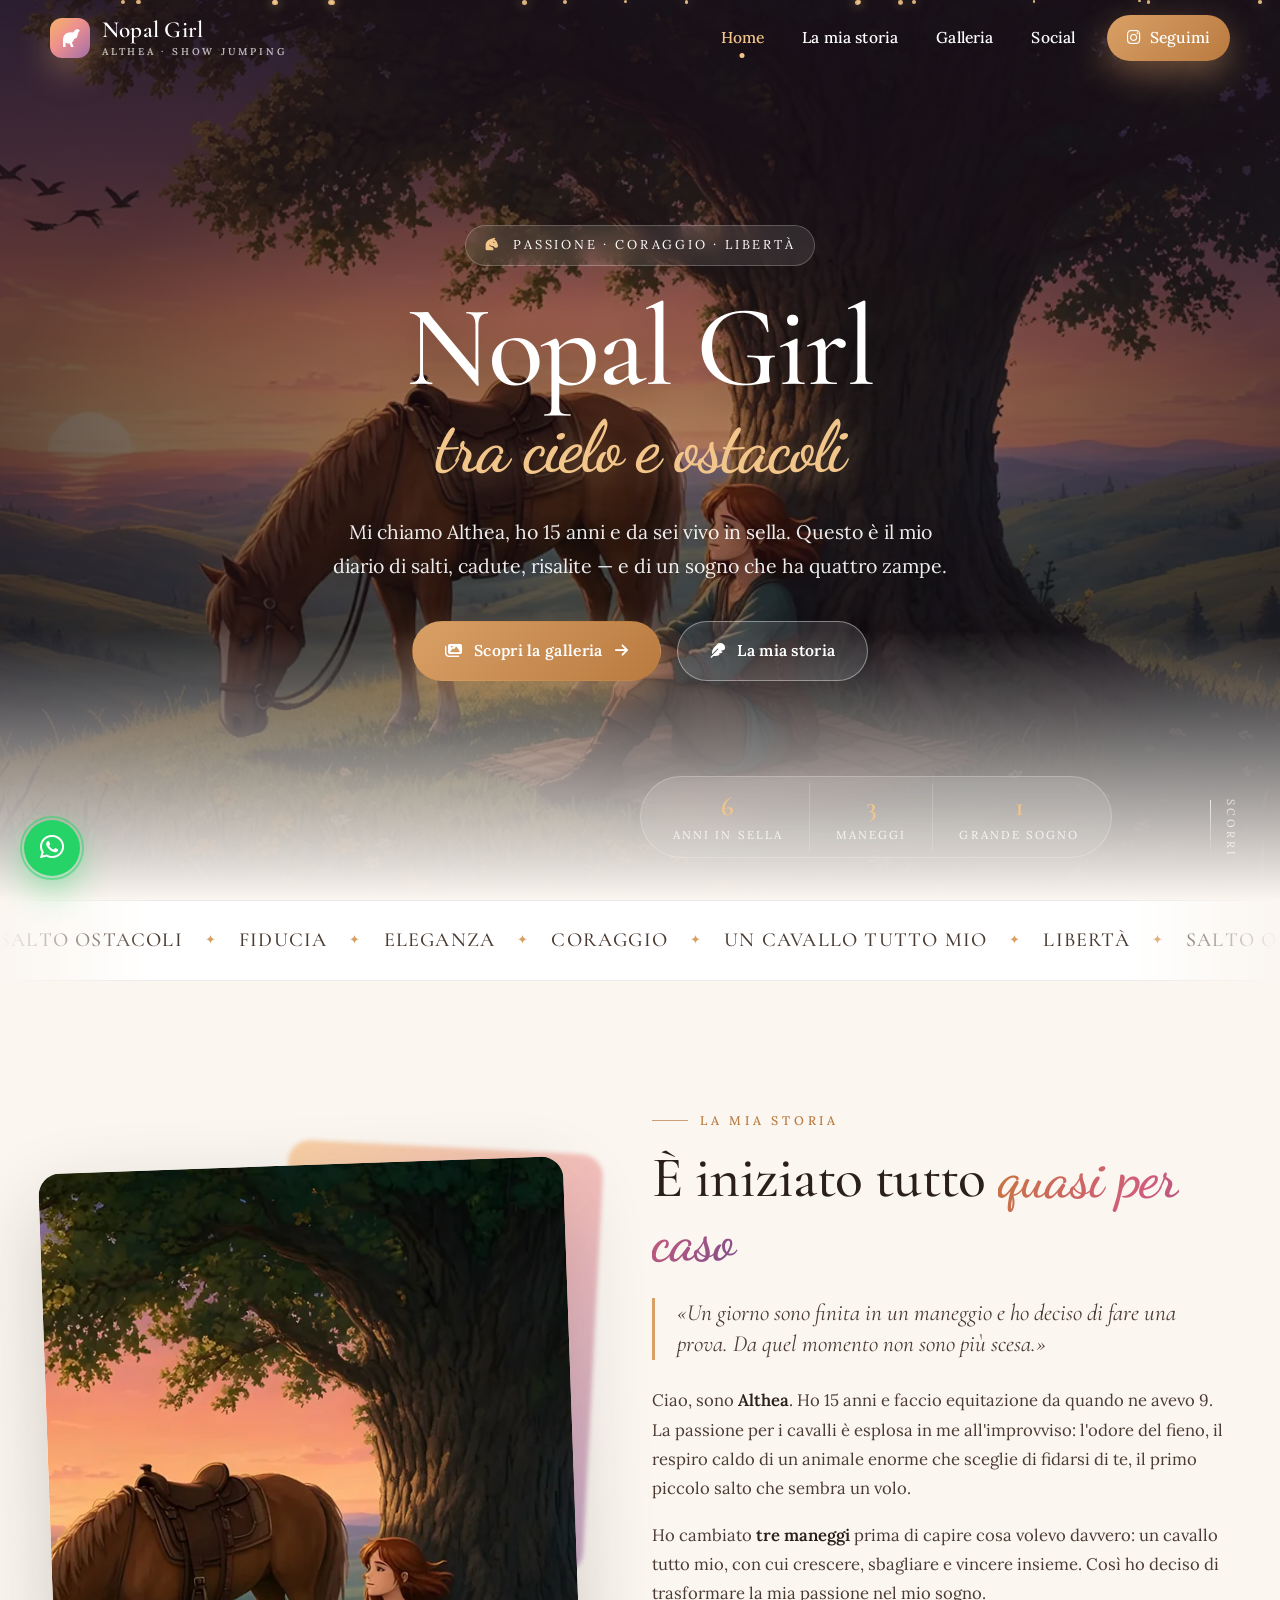
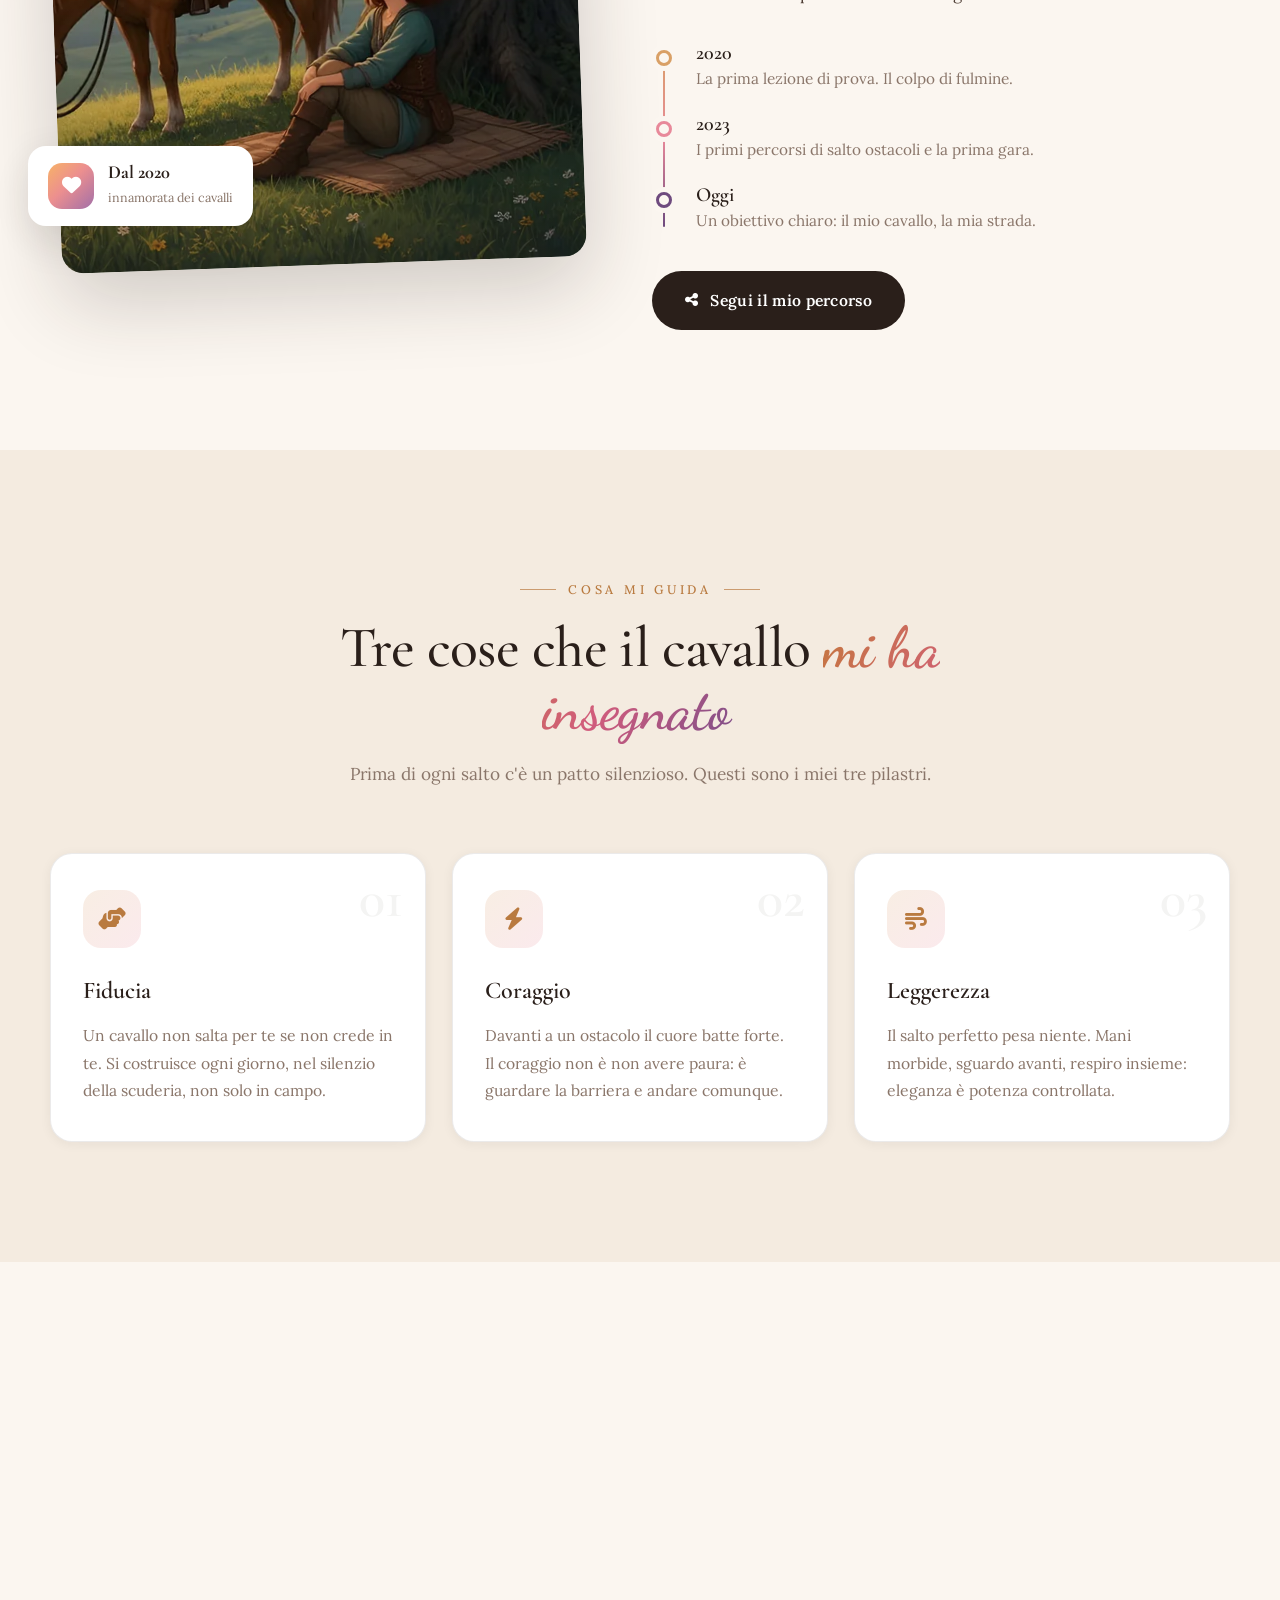
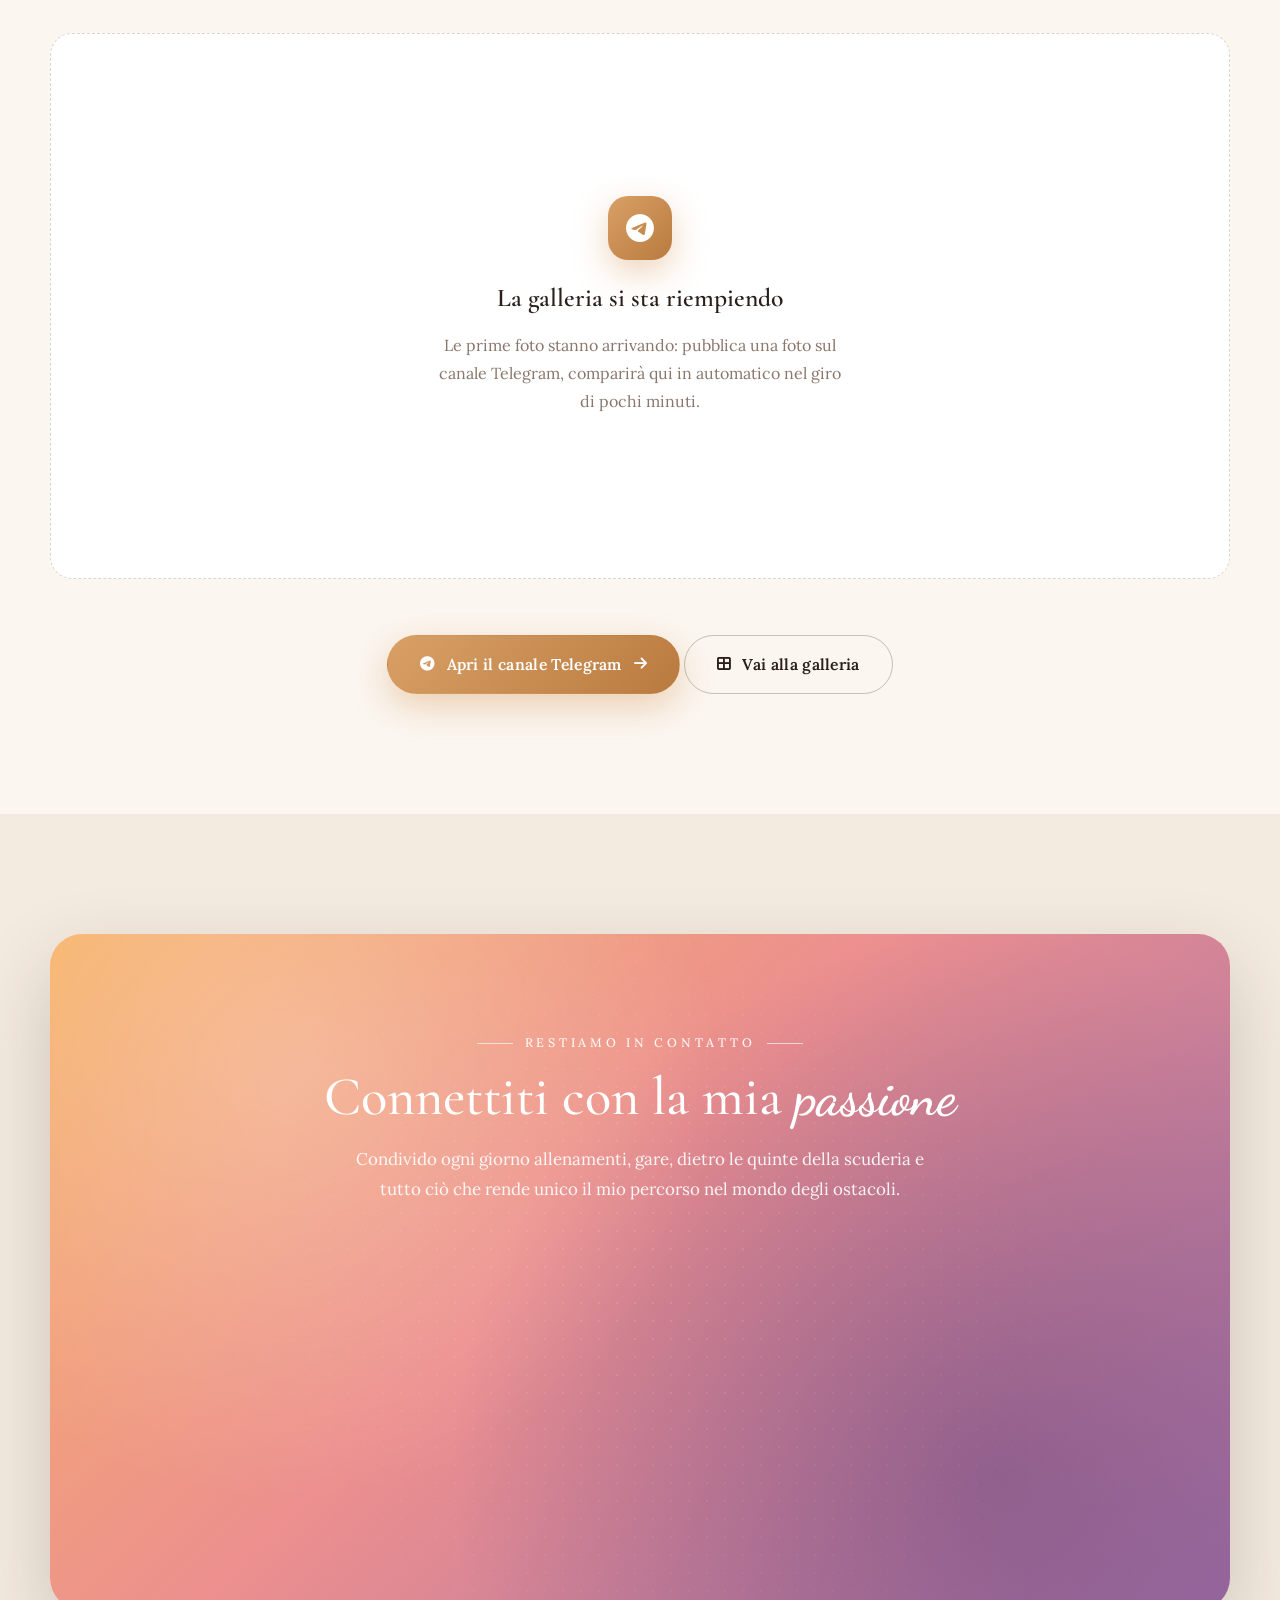
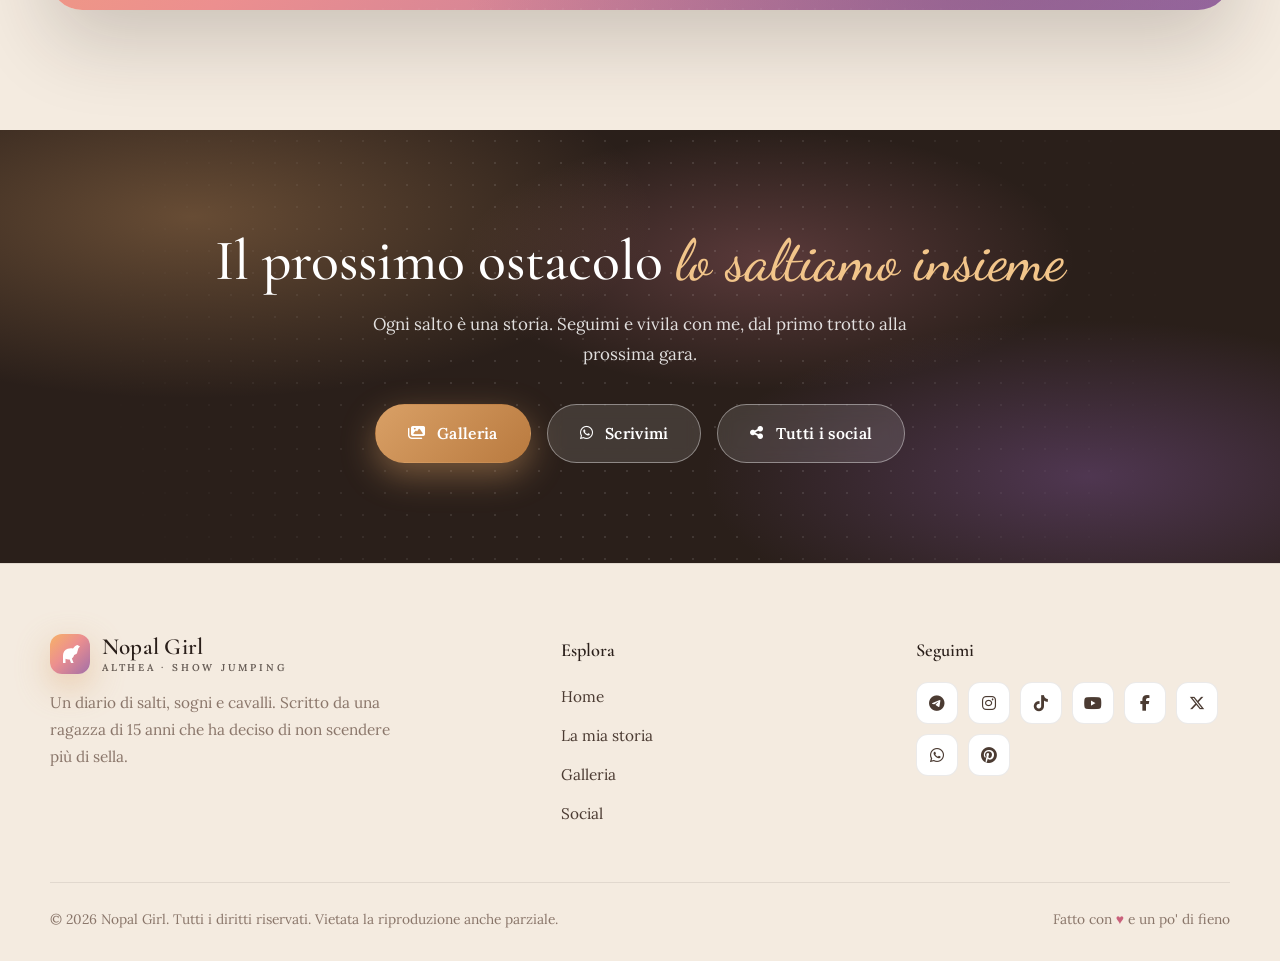
==== commit 044091dc: "feat: media in 4K — foto upscalate con AI e video 4K 60fps - assets/videos/video-poster.jpg: 960x540" ====
--- a/index.html
+++ b/index.html
@@ -18,7 +18,11 @@
   <meta property="og:image" content="assets/videos/video-poster.jpg">
   <meta name="twitter:card" content="summary_large_image">
 
-  <link rel="preload" as="image" href="assets/videos/video-poster.jpg">
+  <!-- Poster 4K: il browser scarica solo la variante adatta allo schermo -->
+  <link rel="preload" as="image" type="image/webp" fetchpriority="high"
+        href="assets/videos/video-poster-1920.webp"
+        imagesrcset="assets/videos/video-poster-1280.webp 1280w, assets/videos/video-poster-1920.webp 1920w, assets/videos/video-poster-2560.webp 2560w, assets/videos/video-poster-3840.webp 3840w"
+        imagesizes="100vw">
   <link rel="preconnect" href="https://fonts.googleapis.com">
   <link rel="preconnect" href="https://fonts.gstatic.com" crossorigin>
   <link href="https://fonts.googleapis.com/css2?family=Cormorant+Garamond:ital,wght@0,500;0,600;1,500&family=Dancing+Script:wght@600;700&family=Lora:ital,wght@0,400;0,500;0,600;1,400&display=swap" rel="stylesheet">
@@ -70,8 +74,13 @@
     <!-- ============ HERO ============ -->
     <section class="hero" aria-labelledby="hero-title">
       <div class="hero-video" aria-hidden="true">
-        <img class="poster" src="assets/videos/video-poster.jpg" alt="" decoding="async" fetchpriority="high">
-        <video muted loop playsinline autoplay preload="auto" poster="assets/videos/video-poster.jpg">
+        <picture>
+          <source type="image/webp" sizes="100vw"
+                  srcset="assets/videos/video-poster-1280.webp 1280w, assets/videos/video-poster-1920.webp 1920w, assets/videos/video-poster-2560.webp 2560w, assets/videos/video-poster-3840.webp 3840w">
+          <img class="poster" src="assets/videos/video-poster.jpg" alt="" decoding="async" fetchpriority="high"
+               srcset="assets/videos/video-poster-1920.jpg 1920w, assets/videos/video-poster.jpg 3840w" sizes="100vw">
+        </picture>
+        <video muted loop playsinline autoplay preload="auto" poster="assets/videos/video-poster-1920.jpg">
           <source src="assets/videos/video.mp4" type="video/mp4">
         </video>
       </div>
@@ -112,7 +121,12 @@
       <div class="container about-grid">
         <div class="about-visual reveal-left">
           <div class="about-frame">
-            <img src="assets/videos/video-poster.jpg" alt="Althea seduta sotto una quercia accanto al suo cavallo al tramonto" loading="lazy" decoding="async">
+            <picture>
+              <source type="image/webp" sizes="(max-width: 860px) 420px, 600px"
+                      srcset="assets/videos/video-poster-1280.webp 1280w, assets/videos/video-poster-1920.webp 1920w, assets/videos/video-poster-2560.webp 2560w, assets/videos/video-poster-3840.webp 3840w">
+              <img src="assets/videos/video-poster-1920.jpg" alt="Althea seduta sotto una quercia accanto al suo cavallo al tramonto" loading="lazy" decoding="async"
+                   srcset="assets/videos/video-poster-1920.jpg 1920w, assets/videos/video-poster.jpg 3840w" sizes="(max-width: 860px) 420px, 600px">
+            </picture>
           </div>
           <div class="about-badge">
             <span class="ic"><i class="fas fa-heart"></i></span>
--- a/assets/css/style.css
+++ b/assets/css/style.css
@@ -229,6 +229,8 @@
   overflow: hidden; color: #fff; isolation: isolate;
 }
 .hero-video { position: absolute; inset: 0; z-index: -3; overflow: hidden; background: #2a1f1a; }
+/* <picture> è solo un contenitore di sorgenti: non deve influire sul layout */
+.hero-video picture, .about-frame picture { display: contents; }
 .hero-video video, .hero-video img.poster {
   position: absolute; inset: 0; width: 100%; height: 100%;
   object-fit: cover; transform: scale(1.04);
